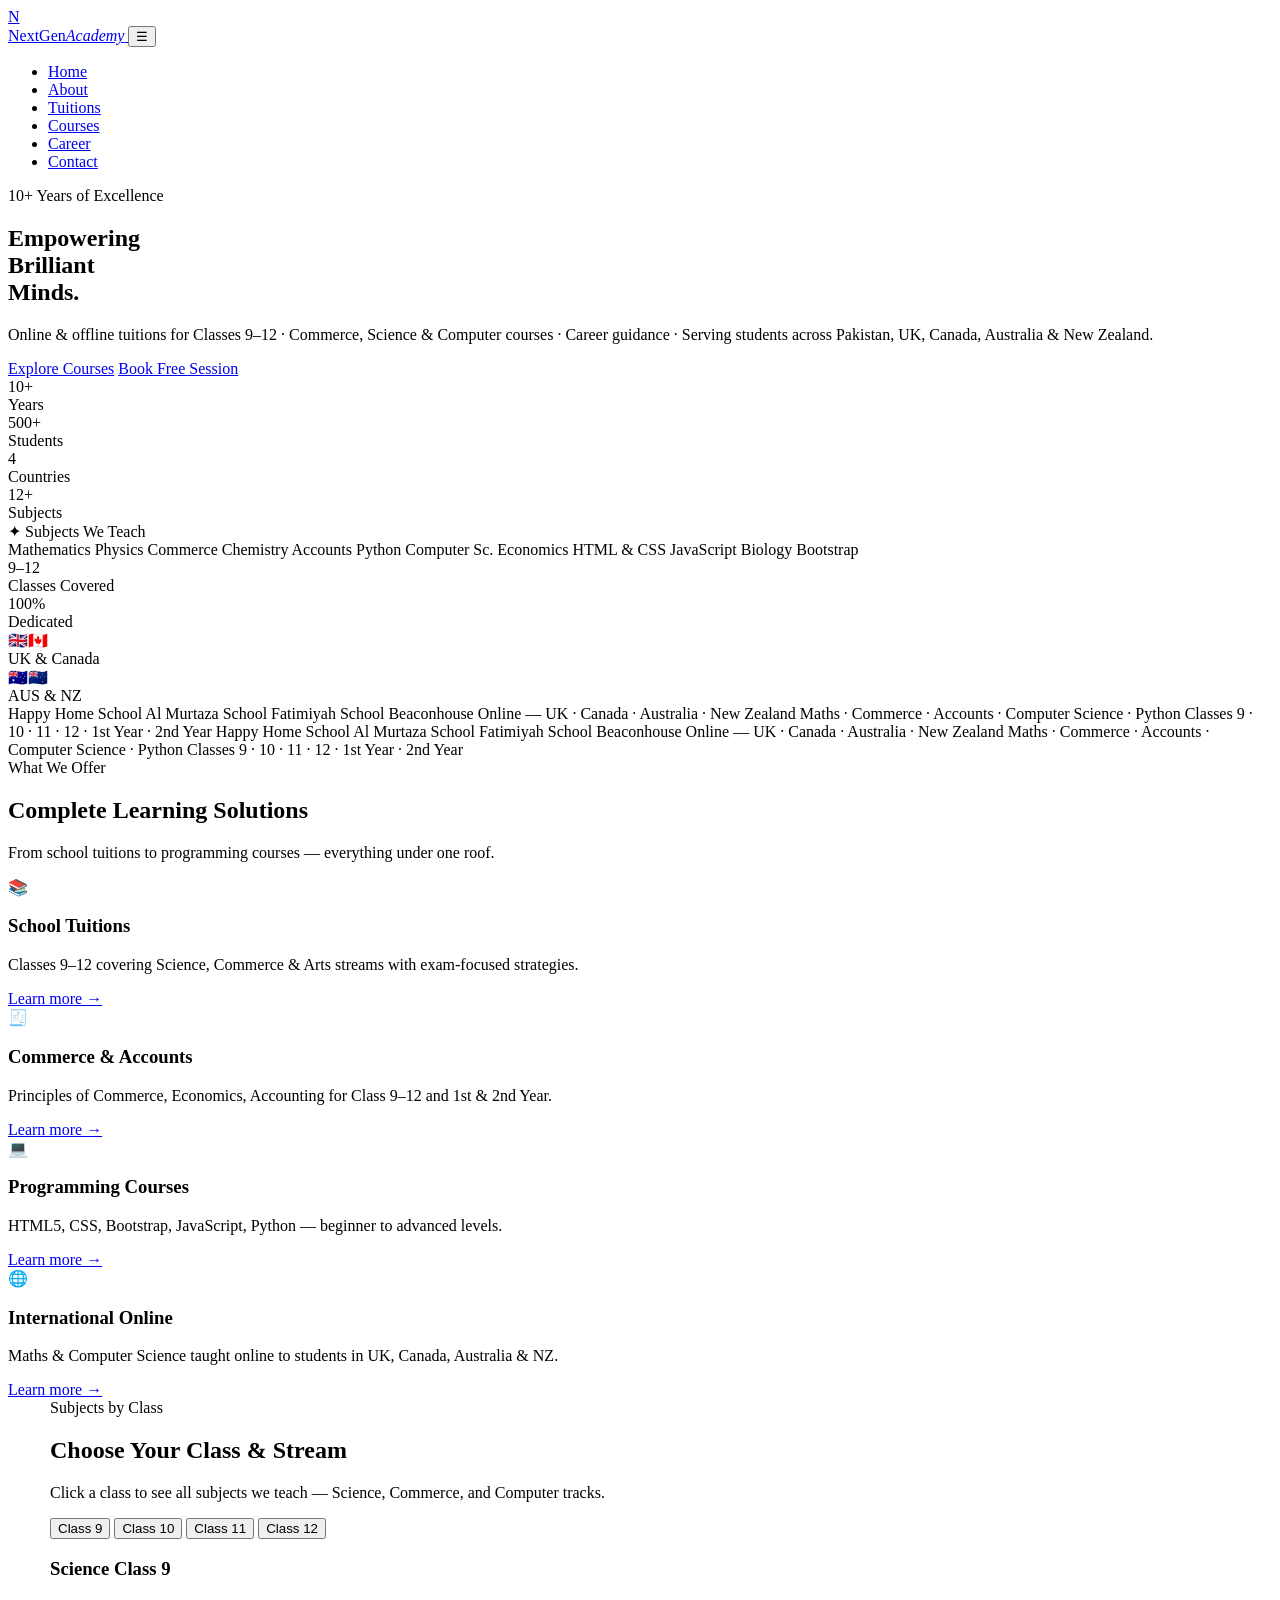
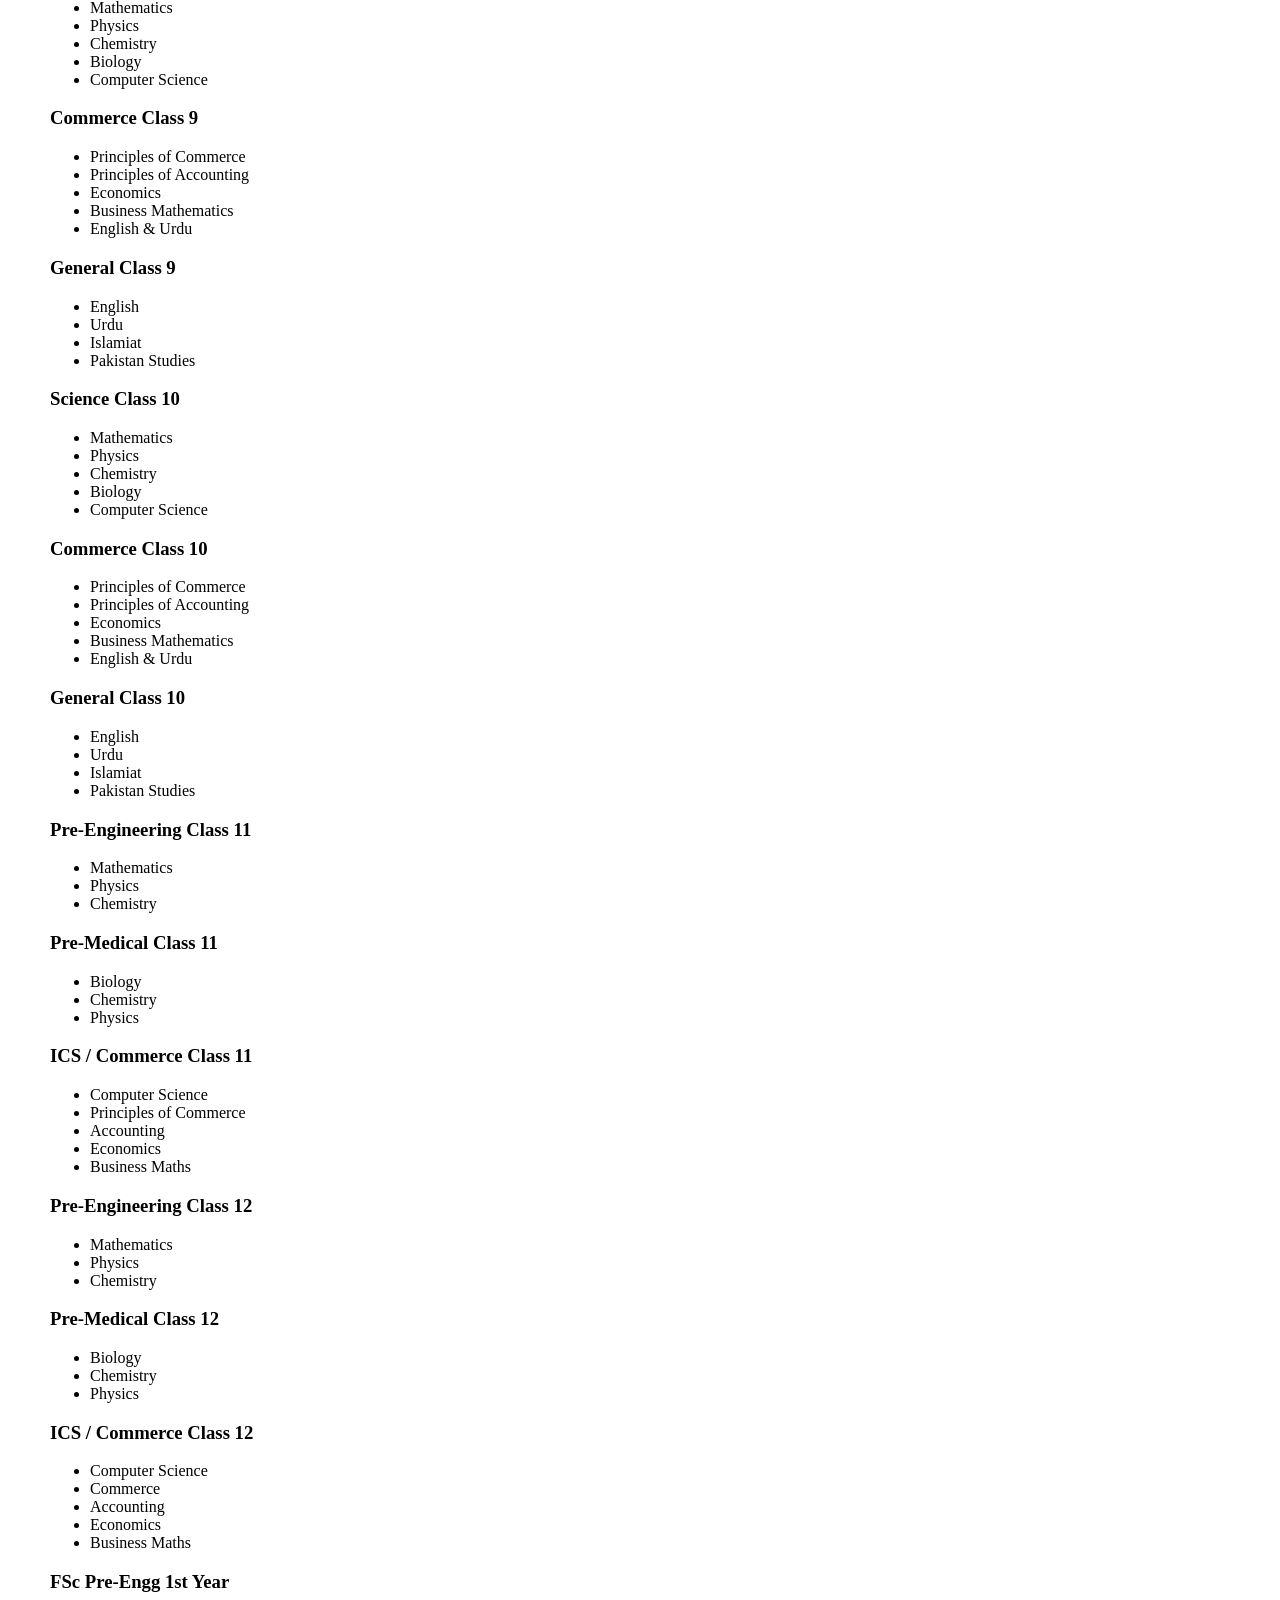
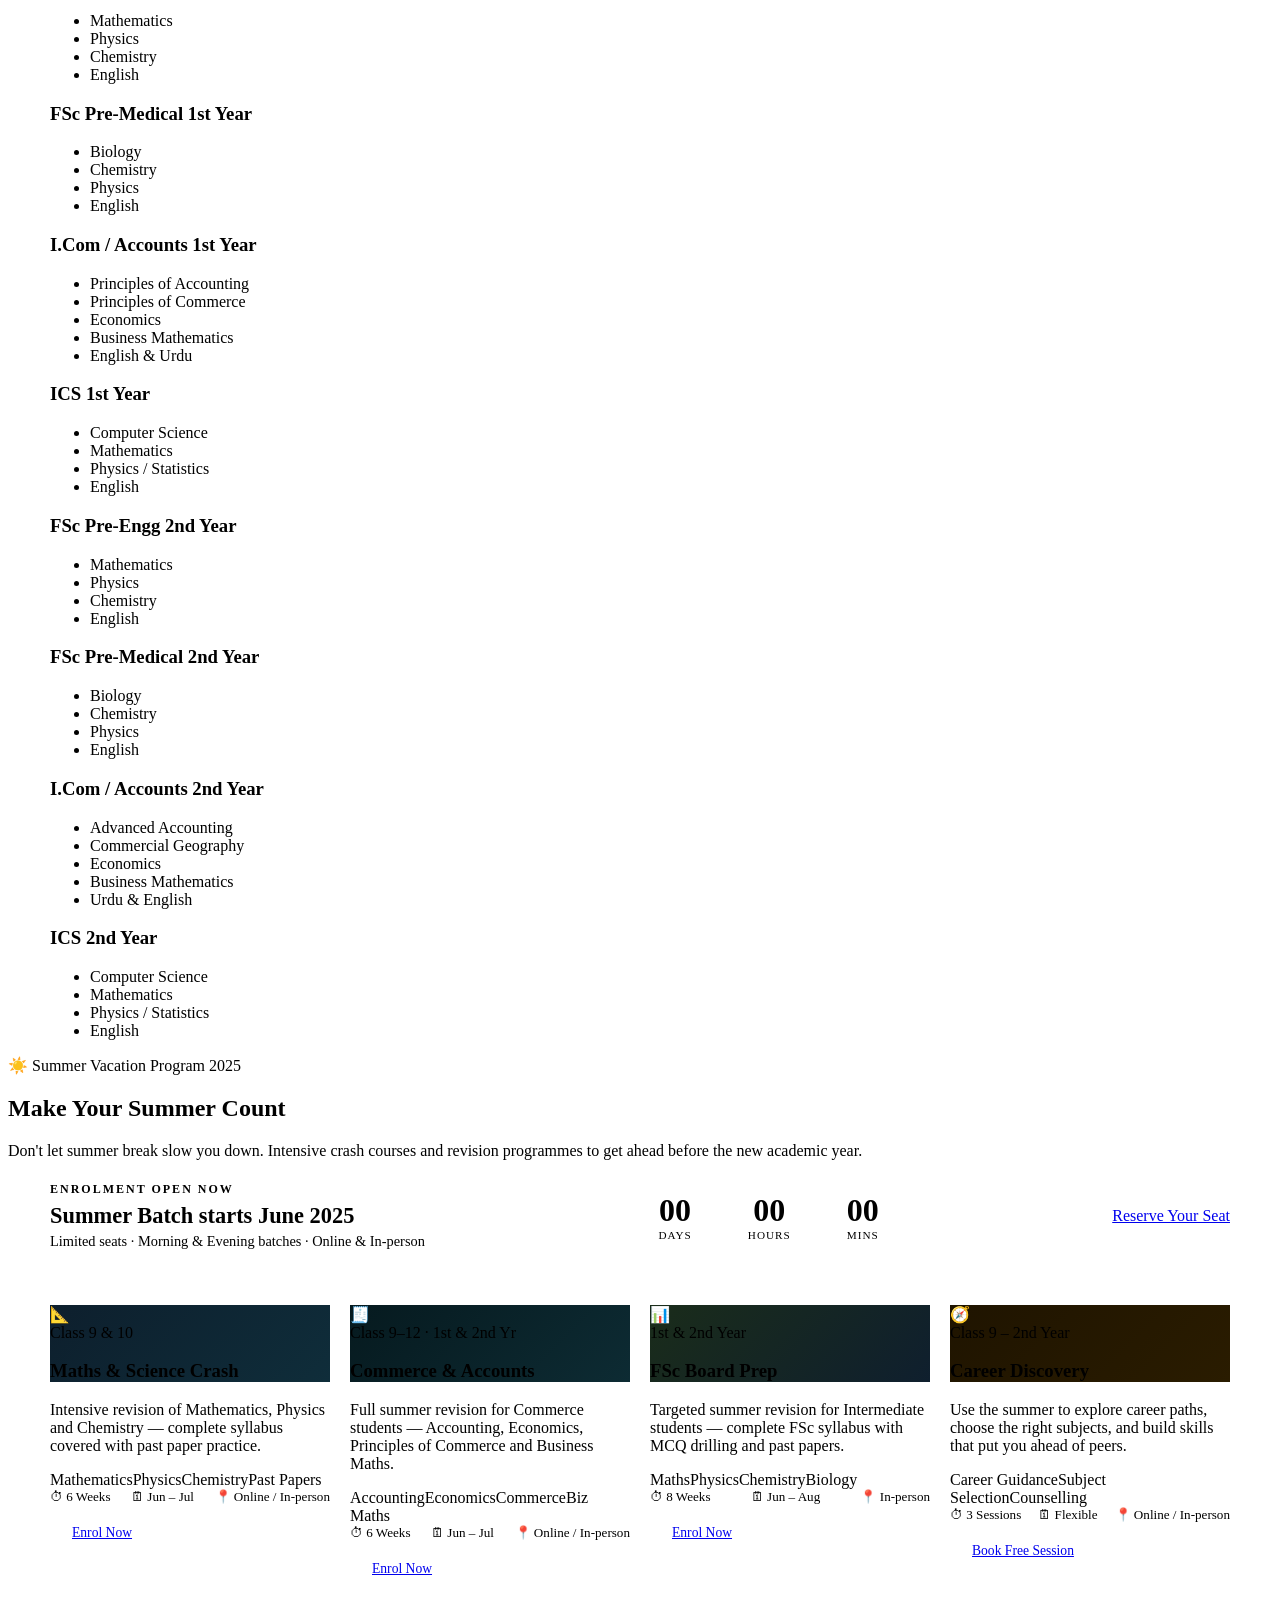
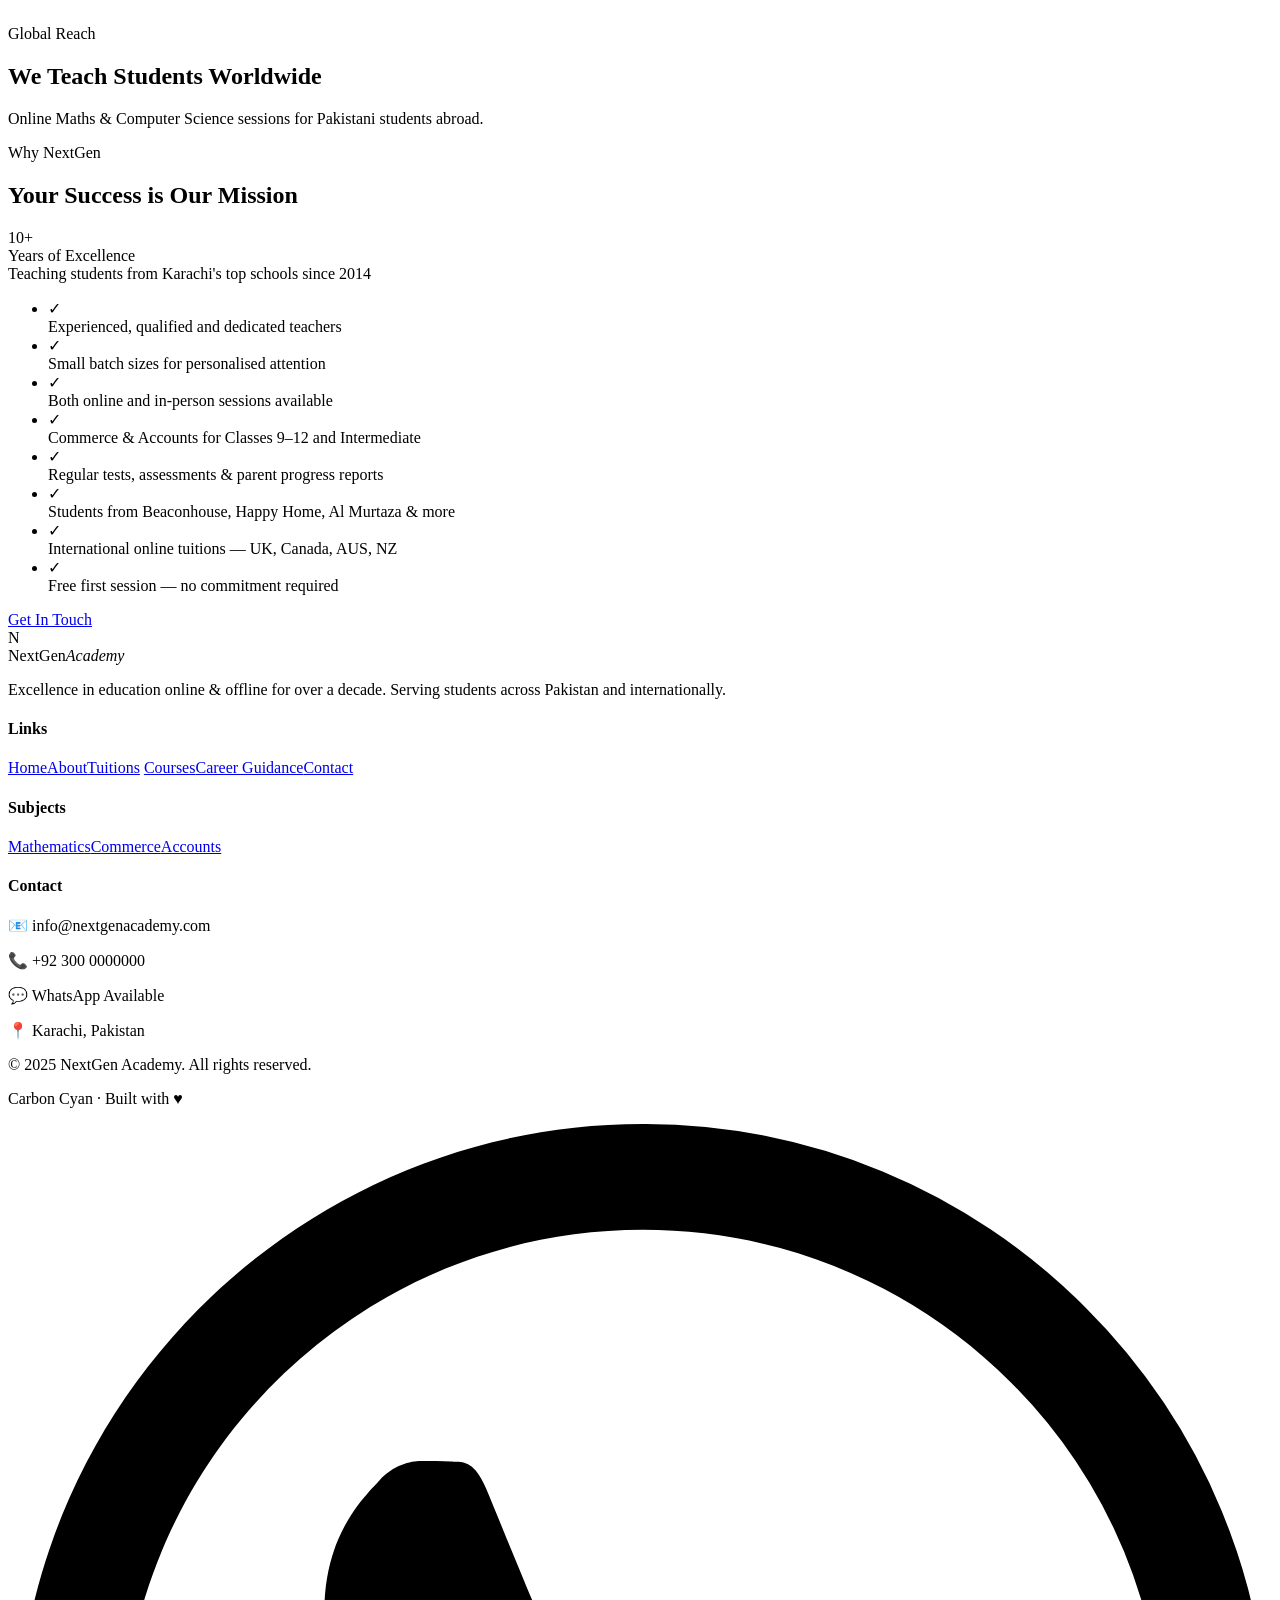
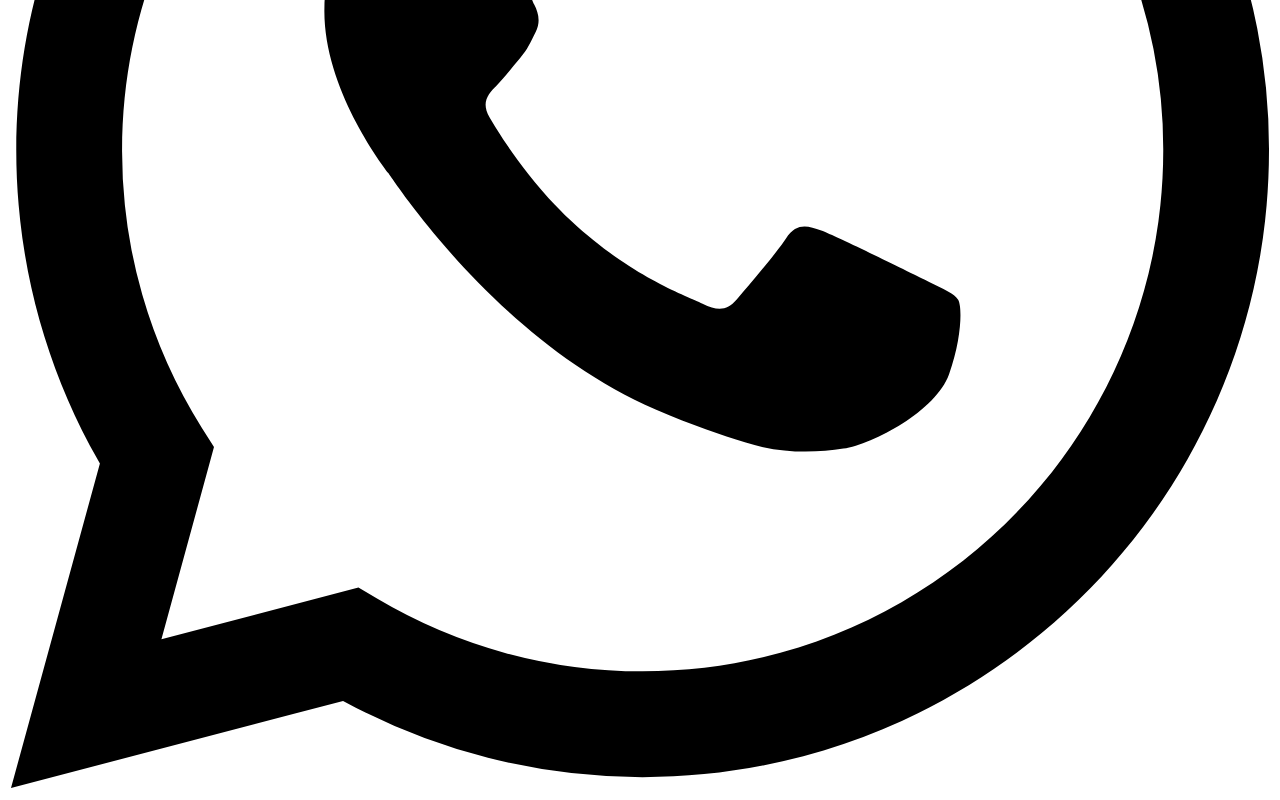
==== index.html @ 31ba0239 "Add files via upload" ====
<!DOCTYPE html>
<html lang="en">
<head>
<meta charset="UTF-8">
<meta name="viewport" content="width=device-width, initial-scale=1.0">
<title>NextGen Academy – Excellence in Education</title>
<link href="https://fonts.googleapis.com/css2?family=Syne:wght@700;800&family=DM+Sans:ital,wght@0,300;0,400;0,500;0,600;1,400&display=swap" rel="stylesheet">
<link rel="stylesheet" href="css/stylesheet.css">
</head>
<body>

<!-- NAV -->
<nav class="nav" id="nav">
  <div class="nav-inner">
    <a href="index.html" class="logo">
      <div class="logo-box">N</div>
      <span class="logo-name">NextGen<em>Academy</em></span>
    </a>
    <button class="hbg" id="hbg">☰</button>
    <ul class="nav-links" id="nl">
      <li><a href="index.html" class="on">Home</a></li>
      <li><a href="about.html">About</a></li>
      <li><a href="tuitions.html">Tuitions</a></li>
      <li><a href="#">Courses</a></li>
      <li><a href="#">Career</a></li>
      <li><a href="contact.html" class="nav-btn">Contact</a></li>
    </ul>
  </div>
</nav>

<!-- HERO -->
<section class="hero">
  <div class="grid-bg"></div>
  <div class="orb orb1"></div>
  <div class="orb orb2"></div>
  <div class="hero-inner">
    <div class="hero-left">
      <div class="badge"><span class="live-dot"></span>10+ Years of Excellence</div>
      <h1>
        Empowering<br>
        <span class="c">Brilliant</span><br>
        <span class="dim">Minds.</span>
      </h1>
      <p class="hero-sub">Online & offline tuitions for Classes 9–12 · Commerce, Science & Computer courses · Career guidance · Serving students across Pakistan, UK, Canada, Australia & New Zealand.</p>
      <div class="hero-btns">
        <a href="contact.html" class="btn-p">Explore Courses</a>
        <a href="contact.html" class="btn-o">Book Free Session</a>
      </div>
      <div class="stats">
        <div class="st"><div class="st-n">10+</div><div class="st-l">Years</div></div>
        <div class="st"><div class="st-n">500+</div><div class="st-l">Students</div></div>
        <div class="st"><div class="st-n">4</div><div class="st-l">Countries</div></div>
        <div class="st"><div class="st-n">12+</div><div class="st-l">Subjects</div></div>
      </div>
    </div>
    <div class="hero-visual">
      <div class="glass-card">
        <div class="gc-label">✦ Subjects We Teach</div>
        <div class="pills">
          <span class="pill on">Mathematics</span>
          <span class="pill">Physics</span>
          <span class="pill on">Commerce</span>
          <span class="pill">Chemistry</span>
          <span class="pill on">Accounts</span>
          <span class="pill">Python</span>
          <span class="pill">Computer Sc.</span>
          <span class="pill on">Economics</span>
          <span class="pill">HTML & CSS</span>
          <span class="pill">JavaScript</span>
          <span class="pill on">Biology</span>
          <span class="pill">Bootstrap</span>
        </div>
        <div class="gc-divider"></div>
        <div class="mini-stats">
          <div class="ms"><div class="ms-n">9–12</div><div class="ms-l">Classes Covered</div></div>
          <div class="ms"><div class="ms-n">100%</div><div class="ms-l">Dedicated</div></div>
          <div class="ms"><div class="ms-n">🇬🇧🇨🇦</div><div class="ms-l">UK & Canada</div></div>
          <div class="ms"><div class="ms-n">🇦🇺🇳🇿</div><div class="ms-l">AUS & NZ</div></div>
        </div>
      </div>
    </div>
  </div>
</section>

<!-- TICKER -->
<div class="ticker">
  <div class="ticker-track">
    <span class="ticker-item"><span class="ticker-dot"></span>Happy Home School</span>
    <span class="ticker-item"><span class="ticker-dot"></span>Al Murtaza School</span>
    <span class="ticker-item"><span class="ticker-dot"></span>Fatimiyah School</span>
    <span class="ticker-item"><span class="ticker-dot"></span>Beaconhouse</span>
    <span class="ticker-item"><span class="ticker-dot"></span>Online — UK · Canada · Australia · New Zealand</span>
    <span class="ticker-item"><span class="ticker-dot"></span>Maths · Commerce · Accounts · Computer Science · Python</span>
    <span class="ticker-item"><span class="ticker-dot"></span>Classes 9 · 10 · 11 · 12 · 1st Year · 2nd Year</span>
    <!-- duplicate for seamless loop -->
    <span class="ticker-item"><span class="ticker-dot"></span>Happy Home School</span>
    <span class="ticker-item"><span class="ticker-dot"></span>Al Murtaza School</span>
    <span class="ticker-item"><span class="ticker-dot"></span>Fatimiyah School</span>
    <span class="ticker-item"><span class="ticker-dot"></span>Beaconhouse</span>
    <span class="ticker-item"><span class="ticker-dot"></span>Online — UK · Canada · Australia · New Zealand</span>
    <span class="ticker-item"><span class="ticker-dot"></span>Maths · Commerce · Accounts · Computer Science · Python</span>
    <span class="ticker-item"><span class="ticker-dot"></span>Classes 9 · 10 · 11 · 12 · 1st Year · 2nd Year</span>
  </div>
</div>

<!-- SERVICES -->
<section class="sec">
  <div class="sec-head reveal">
    <div class="sec-tag">What We Offer</div>
    <h2>Complete <span class="c">Learning Solutions</span></h2>
    <p>From school tuitions to programming courses — everything under one roof.</p>
  </div>
  <div class="srv-grid">
    <div class="srv-card reveal reveal-d1">
      <div class="srv-icon">📚</div>
      <h3>School Tuitions</h3>
      <p>Classes 9–12 covering Science, Commerce & Arts streams with exam-focused strategies.</p>
      <a href="tuitions.html" class="srv-link">Learn more →</a>
    </div>
    <div class="srv-card feat reveal reveal-d2">
      <div class="srv-icon">🧾</div>
      <h3>Commerce & Accounts</h3>
      <p>Principles of Commerce, Economics, Accounting for Class 9–12 and 1st & 2nd Year.</p>
      <a href="tuitions.html" class="srv-link">Learn more →</a>
    </div>
    <div class="srv-card reveal reveal-d3">
      <div class="srv-icon">💻</div>
      <h3>Programming Courses</h3>
      <p>HTML5, CSS, Bootstrap, JavaScript, Python — beginner to advanced levels.</p>
      <a href="tuitions.html" class="srv-link">Learn more →</a>
    </div>
    <div class="srv-card reveal reveal-d4">
      <div class="srv-icon">🌐</div>
      <h3>International Online</h3>
      <p>Maths & Computer Science taught online to students in UK, Canada, Australia & NZ.</p>
      <a href="tuitions.html" class="srv-link">Learn more →</a>
    </div>
  </div>
</section>

<!-- SUBJECTS TABS -->
<section class="sec dark">
  <div style="max-width:1180px;margin:0 auto;padding:0 0;">
    <div class="sec-head reveal">
      <div class="sec-tag">Subjects by Class</div>
      <h2>Choose Your <span class="c">Class & Stream</span></h2>
      <p>Click a class to see all subjects we teach — Science, Commerce, and Computer tracks.</p>
    </div>
    <div class="subj-wrap">
      <div class="subj-tabs">
        <button class="tab-btn on" onclick="showTab('c9')">Class 9</button>
        <button class="tab-btn" onclick="showTab('c10')">Class 10</button>
        <button class="tab-btn" onclick="showTab('c11')">Class 11</button>
        <button class="tab-btn" onclick="showTab('c12')">Class 12</button>
       
      </div>

      <div class="tab-panel on" id="c9">
        <div class="subj-card reveal"><h3>Science <span class="subj-badge">Class 9</span></h3><ul class="subj-list"><li>Mathematics</li><li>Physics</li><li>Chemistry</li><li>Biology</li><li>Computer Science</li></ul></div>
        <div class="subj-card reveal reveal-d1"><h3>Commerce <span class="subj-badge">Class 9</span></h3><ul class="subj-list"><li>Principles of Commerce</li><li>Principles of Accounting</li><li>Economics</li><li>Business Mathematics</li><li>English & Urdu</li></ul></div>
        <div class="subj-card reveal reveal-d2"><h3>General <span class="subj-badge">Class 9</span></h3><ul class="subj-list"><li>English</li><li>Urdu</li><li>Islamiat</li><li>Pakistan Studies</li></ul></div>
      </div>

      <div class="tab-panel" id="c10">
        <div class="subj-card reveal"><h3>Science <span class="subj-badge">Class 10</span></h3><ul class="subj-list"><li>Mathematics</li><li>Physics</li><li>Chemistry</li><li>Biology</li><li>Computer Science</li></ul></div>
        <div class="subj-card reveal reveal-d1"><h3>Commerce <span class="subj-badge">Class 10</span></h3><ul class="subj-list"><li>Principles of Commerce</li><li>Principles of Accounting</li><li>Economics</li><li>Business Mathematics</li><li>English & Urdu</li></ul></div>
        <div class="subj-card reveal reveal-d2"><h3>General <span class="subj-badge">Class 10</span></h3><ul class="subj-list"><li>English</li><li>Urdu</li><li>Islamiat</li><li>Pakistan Studies</li></ul></div>
      </div>

      <div class="tab-panel" id="c11">
        <div class="subj-card reveal"><h3>Pre-Engineering <span class="subj-badge">Class 11</span></h3><ul class="subj-list"><li>Mathematics</li><li>Physics</li><li>Chemistry</li></ul></div>
        <div class="subj-card reveal reveal-d1"><h3>Pre-Medical <span class="subj-badge">Class 11</span></h3><ul class="subj-list"><li>Biology</li><li>Chemistry</li><li>Physics</li></ul></div>
        <div class="subj-card reveal reveal-d2"><h3>ICS / Commerce <span class="subj-badge">Class 11</span></h3><ul class="subj-list"><li>Computer Science</li><li>Principles of Commerce</li><li>Accounting</li><li>Economics</li><li>Business Maths</li></ul></div>
      </div>

      <div class="tab-panel" id="c12">
        <div class="subj-card reveal"><h3>Pre-Engineering <span class="subj-badge">Class 12</span></h3><ul class="subj-list"><li>Mathematics</li><li>Physics</li><li>Chemistry</li></ul></div>
        <div class="subj-card reveal reveal-d1"><h3>Pre-Medical <span class="subj-badge">Class 12</span></h3><ul class="subj-list"><li>Biology</li><li>Chemistry</li><li>Physics</li></ul></div>
        <div class="subj-card reveal reveal-d2"><h3>ICS / Commerce <span class="subj-badge">Class 12</span></h3><ul class="subj-list"><li>Computer Science</li><li>Commerce</li><li>Accounting</li><li>Economics</li><li>Business Maths</li></ul></div>
      </div>

      <div class="tab-panel" id="yr1">
        <div class="subj-card reveal"><h3>FSc Pre-Engg <span class="subj-badge">1st Year</span></h3><ul class="subj-list"><li>Mathematics</li><li>Physics</li><li>Chemistry</li><li>English</li></ul></div>
        <div class="subj-card reveal reveal-d1"><h3>FSc Pre-Medical <span class="subj-badge">1st Year</span></h3><ul class="subj-list"><li>Biology</li><li>Chemistry</li><li>Physics</li><li>English</li></ul></div>
        <div class="subj-card reveal reveal-d2"><h3>I.Com / Accounts <span class="subj-badge">1st Year</span></h3><ul class="subj-list"><li>Principles of Accounting</li><li>Principles of Commerce</li><li>Economics</li><li>Business Mathematics</li><li>English & Urdu</li></ul></div>
        <div class="subj-card reveal reveal-d3"><h3>ICS <span class="subj-badge">1st Year</span></h3><ul class="subj-list"><li>Computer Science</li><li>Mathematics</li><li>Physics / Statistics</li><li>English</li></ul></div>
      </div>

      <div class="tab-panel" id="yr2">
        <div class="subj-card reveal"><h3>FSc Pre-Engg <span class="subj-badge">2nd Year</span></h3><ul class="subj-list"><li>Mathematics</li><li>Physics</li><li>Chemistry</li><li>English</li></ul></div>
        <div class="subj-card reveal reveal-d1"><h3>FSc Pre-Medical <span class="subj-badge">2nd Year</span></h3><ul class="subj-list"><li>Biology</li><li>Chemistry</li><li>Physics</li><li>English</li></ul></div>
        <div class="subj-card reveal reveal-d2"><h3>I.Com / Accounts <span class="subj-badge">2nd Year</span></h3><ul class="subj-list"><li>Advanced Accounting</li><li>Commercial Geography</li><li>Economics</li><li>Business Mathematics</li><li>Urdu & English</li></ul></div>
        <div class="subj-card reveal reveal-d3"><h3>ICS <span class="subj-badge">2nd Year</span></h3><ul class="subj-list"><li>Computer Science</li><li>Mathematics</li><li>Physics / Statistics</li><li>English</li></ul></div>
      </div>
    </div>
  </div>
</section>

<!-- SUMMER VACATION PROGRAM -->
<section class="sec" id="summer">
  <div class="sec-head reveal">
    <div class="sec-tag">☀️ Summer Vacation Program 2025</div>
    <h2>Make Your Summer <span class="c">Count</span></h2>
    <p>Don't let summer break slow you down. Intensive crash courses and revision programmes to get ahead before the new academic year.</p>
  </div>

  <!-- Countdown banner -->
  <div style="max-width:1180px;margin:0 auto 48px;" class="reveal">
  <div class="info-box" style="display:flex;align-items:center;justify-content:space-between;flex-wrap:wrap;gap:20px;">
    <div>
      <div style="font-size:.75rem;color:var(--cyan);text-transform:uppercase;letter-spacing:2px;font-weight:600;margin-bottom:6px;">Enrolment Open Now</div>
      <div style="font-family:var(--fh);font-size:1.4rem;font-weight:800;">Summer Batch starts <span style="color:var(--cyan)">June 2025</span></div>
      <div style="color:var(--gray);font-size:.9rem;margin-top:4px;">Limited seats · Morning & Evening batches · Online & In-person</div>
    </div>
    <div class="cd-boxes" style="display:flex;gap:12px;flex-wrap:wrap;">
      <div style="background:var(--glass);border:1px solid var(--line);border-radius:14px;padding:16px 22px;text-align:center;">
        <div style="font-family:var(--fh);font-size:2rem;font-weight:800;color:var(--cyan)" id="cd-d">00</div>
        <div style="font-size:.7rem;color:var(--gray);text-transform:uppercase;letter-spacing:1px">Days</div>
      </div>
      <div style="background:var(--glass);border:1px solid var(--line);border-radius:14px;padding:16px 22px;text-align:center;">
        <div style="font-family:var(--fh);font-size:2rem;font-weight:800;color:var(--cyan)" id="cd-h">00</div>
        <div style="font-size:.7rem;color:var(--gray);text-transform:uppercase;letter-spacing:1px">Hours</div>
      </div>
      <div style="background:var(--glass);border:1px solid var(--line);border-radius:14px;padding:16px 22px;text-align:center;">
        <div style="font-family:var(--fh);font-size:2rem;font-weight:800;color:var(--cyan)" id="cd-m">00</div>
        <div style="font-size:.7rem;color:var(--gray);text-transform:uppercase;letter-spacing:1px">Mins</div>
      </div>
    </div>
    <a href="contact.html" class="btn-p">Reserve Your Seat</a>
  </div>
  </div>

  <!-- Program cards -->
  <div style="max-width:1180px;margin:0 auto;display:grid;grid-template-columns:repeat(auto-fit,minmax(280px,1fr));gap:20px;">

    <div class="course-card reveal reveal-d1">
      <div class="cc-head" style="background:linear-gradient(135deg,#0d1f2d,#0f2d3a);">
        <div class="cc-icon">📐</div>
        <div class="cc-level">Class 9 & 10</div>
        <h3>Maths & Science Crash</h3>
      </div>
      <div class="cc-body">
        <p>Intensive revision of Mathematics, Physics and Chemistry — complete syllabus covered with past paper practice.</p>
        <div class="cc-tags"><span>Mathematics</span><span>Physics</span><span>Chemistry</span><span>Past Papers</span></div>
        <div style="display:flex;justify-content:space-between;font-size:.82rem;color:var(--gray);margin-bottom:18px;">
          <span>⏱ 6 Weeks</span><span>🗓 Jun – Jul</span><span>📍 Online / In-person</span>
        </div>
        <a href="contact.html" class="btn-p" style="font-size:.85rem;padding:10px 22px;">Enrol Now</a>
      </div>
    </div>

    <div class="course-card reveal reveal-d2" style="border-color:rgba(6,182,212,.3);">
      <div class="cc-head" style="background:linear-gradient(135deg,#061a1f,#0d2b33);">
        <div class="cc-icon">🧾</div>
        <div class="cc-level">Class 9–12 · 1st & 2nd Yr</div>
        <h3>Commerce & Accounts</h3>
      </div>
      <div class="cc-body">
        <p>Full summer revision for Commerce students — Accounting, Economics, Principles of Commerce and Business Maths.</p>
        <div class="cc-tags"><span>Accounting</span><span>Economics</span><span>Commerce</span><span>Biz Maths</span></div>
        <div style="display:flex;justify-content:space-between;font-size:.82rem;color:var(--gray);margin-bottom:18px;">
          <span>⏱ 6 Weeks</span><span>🗓 Jun – Jul</span><span>📍 Online / In-person</span>
        </div>
        <a href="contact.html" class="btn-p" style="font-size:.85rem;padding:10px 22px;background:var(--cyan2);">Enrol Now</a>
      </div>
    </div>


    <div class="course-card reveal reveal-d2">
      <div class="cc-head" style="background:linear-gradient(135deg,#1a2c1a,#0f1f2e);">
        <div class="cc-icon">📊</div>
        <div class="cc-level">1st & 2nd Year</div>
        <h3>FSc Board Prep</h3>
      </div>
      <div class="cc-body">
        <p>Targeted summer revision for Intermediate students — complete FSc syllabus with MCQ drilling and past papers.</p>
        <div class="cc-tags"><span>Maths</span><span>Physics</span><span>Chemistry</span><span>Biology</span></div>
        <div style="display:flex;justify-content:space-between;font-size:.82rem;color:var(--gray);margin-bottom:18px;">
          <span>⏱ 8 Weeks</span><span>🗓 Jun – Aug</span><span>📍 In-person</span>
        </div>
        <a href="contact.html" class="btn-p" style="font-size:.85rem;padding:10px 22px;">Enrol Now</a>
      </div>
    </div>

    <div class="course-card reveal reveal-d3">
      <div class="cc-head" style="background:linear-gradient(135deg,#1f1400,#2a1c00);">
        <div class="cc-icon">🧭</div>
        <div class="cc-level">Class 9 – 2nd Year</div>
        <h3>Career Discovery</h3>
      </div>
      <div class="cc-body">
        <p>Use the summer to explore career paths, choose the right subjects, and build skills that put you ahead of peers.</p>
        <div class="cc-tags"><span>Career Guidance</span><span>Subject Selection</span><span>Counselling</span></div>
        <div style="display:flex;justify-content:space-between;font-size:.82rem;color:var(--gray);margin-bottom:18px;">
          <span>⏱ 3 Sessions</span><span>🗓 Flexible</span><span>📍 Online / In-person</span>
        </div>
        <a href="contact.html" class="btn-p" style="font-size:.85rem;padding:10px 22px;">Book Free Session</a>
      </div>
    </div>

  </div>

  <!-- Why join summer -->
  <div style="max-width:1180px;margin:48px auto 0;display:grid;grid-template-columns:repeat(auto-fit,minmax(200px,1fr));gap:14px;" class="reveal">
   
 
   
  </div>
</section>

<!-- INTERNATIONAL -->
<section class="sec dark">
  <div class="sec-head reveal">
    <div class="sec-tag">Global Reach</div>
    <h2>We Teach Students <span class="c">Worldwide</span></h2>
    <p>Online Maths & Computer Science sessions for Pakistani students abroad.</p>
  </div>
 
</section>

<!-- WHY US -->
<section class="sec">
  <div class="sec-head reveal">
    <div class="sec-tag">Why NextGen</div>
    <h2>Your Success is <span class="c">Our Mission</span></h2>
  </div>
  <div class="whyus-grid">
    <div class="whyus-visual reveal">
      <div class="big-yr">10<span class="big-plus">+</span></div>
      <div class="big-label">Years of Excellence</div>
      <div class="big-sub">Teaching students from Karachi's top schools since 2014</div>
    </div>
    <div class="reveal reveal-d1">
      <ul class="why-list">
        <li><div class="wcheck">✓</div>Experienced, qualified and dedicated teachers</li>
        <li><div class="wcheck">✓</div>Small batch sizes for personalised attention</li>
        <li><div class="wcheck">✓</div>Both online and in-person sessions available</li>
        <li><div class="wcheck">✓</div>Commerce & Accounts for Classes 9–12 and Intermediate</li>
        <li><div class="wcheck">✓</div>Regular tests, assessments & parent progress reports</li>
        <li><div class="wcheck">✓</div>Students from Beaconhouse, Happy Home, Al Murtaza & more</li>
        <li><div class="wcheck">✓</div>International online tuitions — UK, Canada, AUS, NZ</li>
        <li><div class="wcheck">✓</div>Free first session — no commitment required</li>
      </ul>
      <a href="contact.html" class="btn-p" style="margin-top:10px;">Get In Touch</a>
    </div>
  </div>
</section>

<!-- FOOTER -->
<footer class="footer">
  <div class="footer-inner">
    <div class="footer-brand">
      <div class="logo">
        <div class="logo-box">N</div>
        <span class="logo-name">NextGen<em>Academy</em></span>
      </div>
      <p>Excellence in education online & offline for over a decade. Serving students across Pakistan and internationally.</p>
    </div>
    <div>
      <h4>Links</h4>
      <div class="footer-col">
        <a href="#">Home</a><a href="#">About</a><a href="#">Tuitions</a>
        <a href="#">Courses</a><a href="#">Career Guidance</a><a href="#">Contact</a>
      </div>
    </div>
    <div>
      <h4>Subjects</h4>
      <div class="footer-col">
        <a href="#">Mathematics</a><a href="#">Commerce</a><a href="#">Accounts</a>
      </div>
    </div>
    <div>
      <h4>Contact</h4>
      <div class="footer-col">
        <p>📧 info@nextgenacademy.com</p>
        <p>📞 +92 300 0000000</p>
        <p>💬 WhatsApp Available</p>
        <p>📍 Karachi, Pakistan</p>
      </div>
    </div>
  </div>
  <div class="footer-bottom">
    <p>© 2025 NextGen Academy. All rights reserved.</p>
    <p class="made">Carbon Cyan · Built with ♥</p>
  </div>
</footer>

<script>
// Navbar scroll
window.addEventListener('scroll',()=>{
  document.getElementById('nav').classList.toggle('scrolled', window.scrollY>40);
});

// Hamburger
document.getElementById('hbg').addEventListener('click',()=>{
  document.getElementById('nl').classList.toggle('open');
});

// Scroll reveal
const revealEls = document.querySelectorAll('.reveal');
const obs = new IntersectionObserver((entries)=>{
  entries.forEach(e=>{ if(e.isIntersecting){ e.target.classList.add('in'); obs.unobserve(e.target); } });
},{threshold:0.12});
revealEls.forEach(el=>obs.observe(el));

// Countdown to June 1 2025
function updateCountdown(){
  const target = new Date('2025-06-01T00:00:00');
  const now = new Date();
  const diff = target - now;
  if(diff <= 0){ document.getElementById('cd-d').textContent='00'; document.getElementById('cd-h').textContent='00'; document.getElementById('cd-m').textContent='00'; return; }
  const d = Math.floor(diff/86400000);
  const h = Math.floor((diff%86400000)/3600000);
  const m = Math.floor((diff%3600000)/60000);
  document.getElementById('cd-d').textContent = String(d).padStart(2,'0');
  document.getElementById('cd-h').textContent = String(h).padStart(2,'0');
  document.getElementById('cd-m').textContent = String(m).padStart(2,'0');
}
updateCountdown(); setInterval(updateCountdown, 60000);

// Subject tabs
function showTab(id){
  document.querySelectorAll('.tab-panel').forEach(p=>p.classList.remove('on'));
  document.querySelectorAll('.tab-btn').forEach(b=>b.classList.remove('on'));
  document.getElementById(id).classList.add('on');
  event.target.classList.add('on');
  // re-trigger reveal for new cards
  document.getElementById(id).querySelectorAll('.reveal').forEach(el=>{
    el.classList.remove('in');
    setTimeout(()=>el.classList.add('in'),80);
  });
}
</script>
<!-- WhatsApp Float Button -->
<div class="wa-float">
  <a href="https://wa.me/923212913175" target="_blank" rel="noopener" aria-label="Chat on WhatsApp">
    <svg viewBox="0 0 24 24" xmlns="http://www.w3.org/2000/svg"><path d="M17.472 14.382c-.297-.149-1.758-.867-2.03-.967-.273-.099-.471-.148-.67.15-.197.297-.767.966-.94 1.164-.173.199-.347.223-.644.075-.297-.15-1.255-.463-2.39-1.475-.883-.788-1.48-1.761-1.653-2.059-.173-.297-.018-.458.13-.606.134-.133.298-.347.446-.52.149-.174.198-.298.298-.497.099-.198.05-.371-.025-.52-.075-.149-.669-1.612-.916-2.207-.242-.579-.487-.5-.669-.51-.173-.008-.371-.01-.57-.01-.198 0-.52.074-.792.372-.272.297-1.04 1.016-1.04 2.479 0 1.462 1.065 2.875 1.213 3.074.149.198 2.096 3.2 5.077 4.487.709.306 1.262.489 1.694.625.712.227 1.36.195 1.871.118.571-.085 1.758-.719 2.006-1.413.248-.694.248-1.289.173-1.413-.074-.124-.272-.198-.57-.347m-5.421 7.403h-.004a9.87 9.87 0 01-5.031-1.378l-.361-.214-3.741.982.998-3.648-.235-.374a9.86 9.86 0 01-1.51-5.26c.001-5.45 4.436-9.884 9.888-9.884 2.64 0 5.122 1.03 6.988 2.898a9.825 9.825 0 012.893 6.994c-.003 5.45-4.437 9.884-9.885 9.884m8.413-18.297A11.815 11.815 0 0012.05 0C5.495 0 .16 5.335.157 11.892c0 2.096.547 4.142 1.588 5.945L.057 24l6.305-1.654a11.882 11.882 0 005.683 1.448h.005c6.554 0 11.89-5.335 11.893-11.893a11.821 11.821 0 00-3.48-8.413z"/></svg>
  </a>
</div>
</body>
</html>
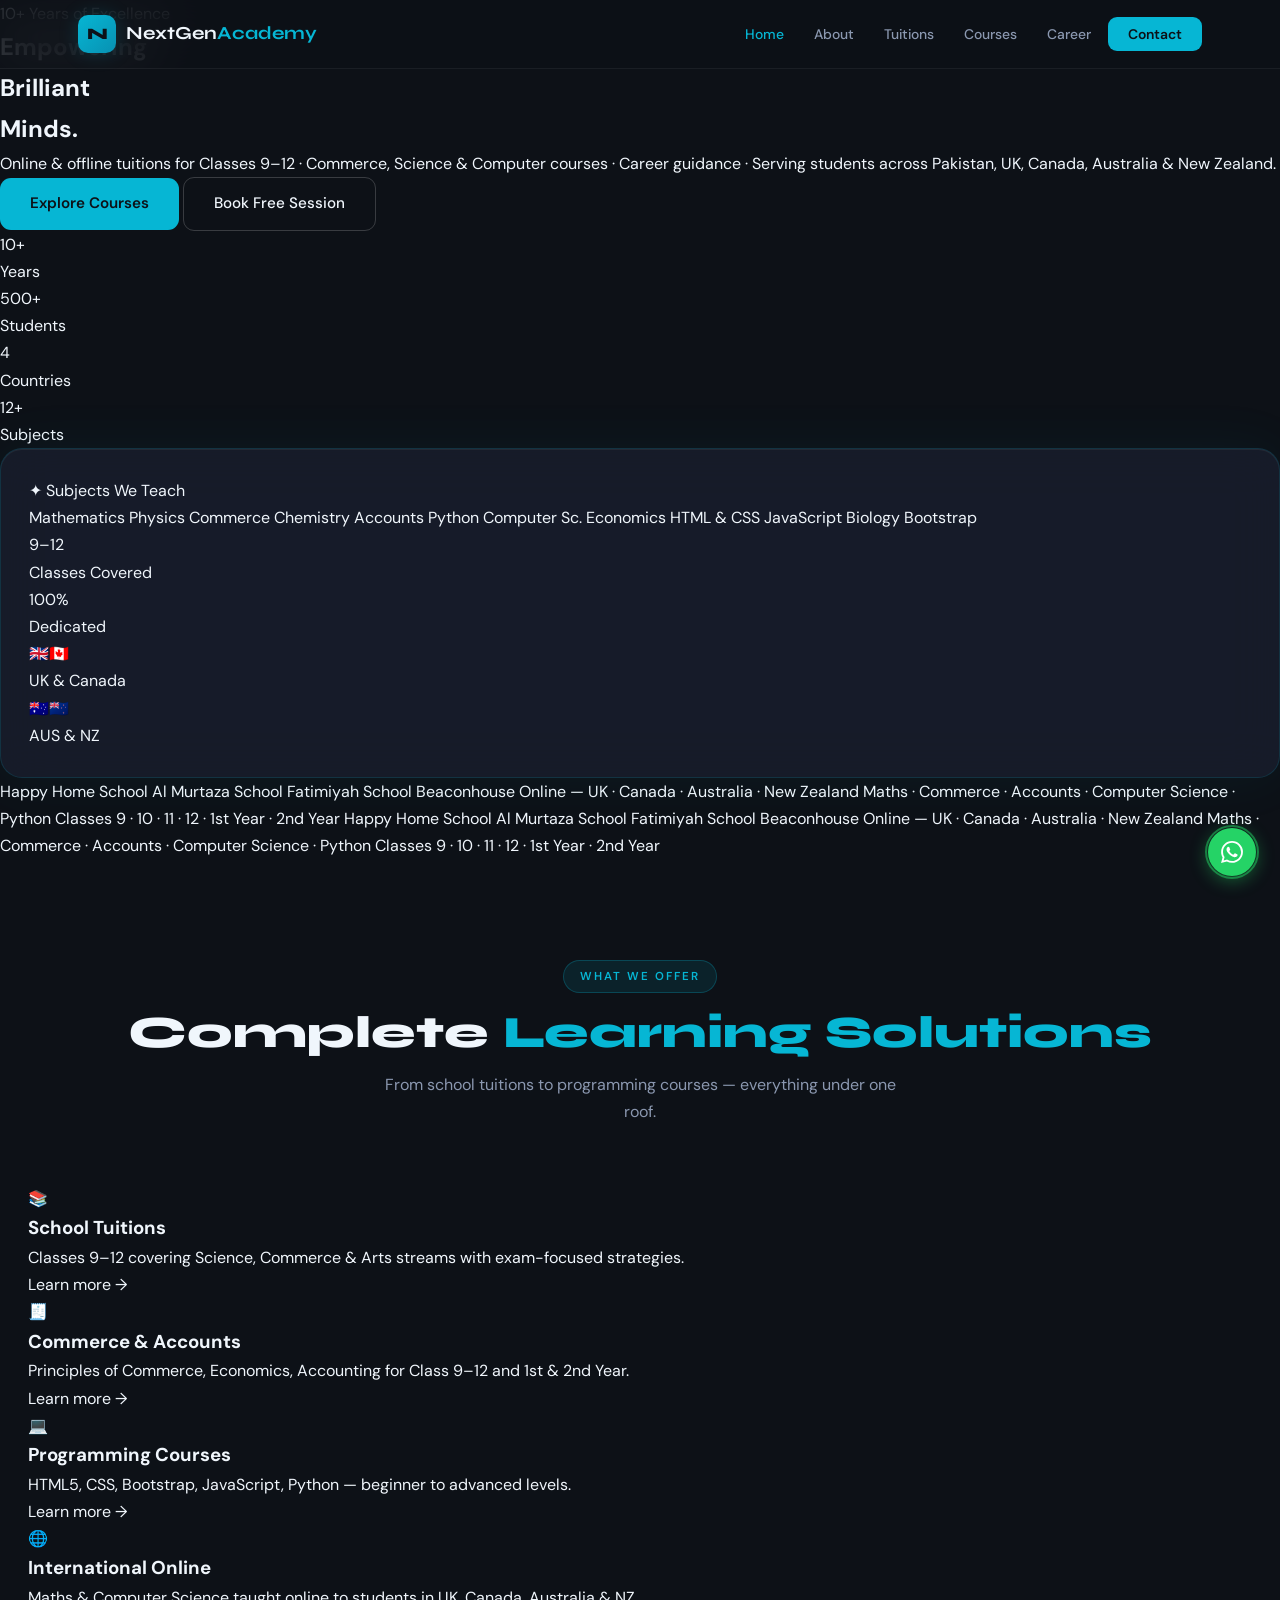
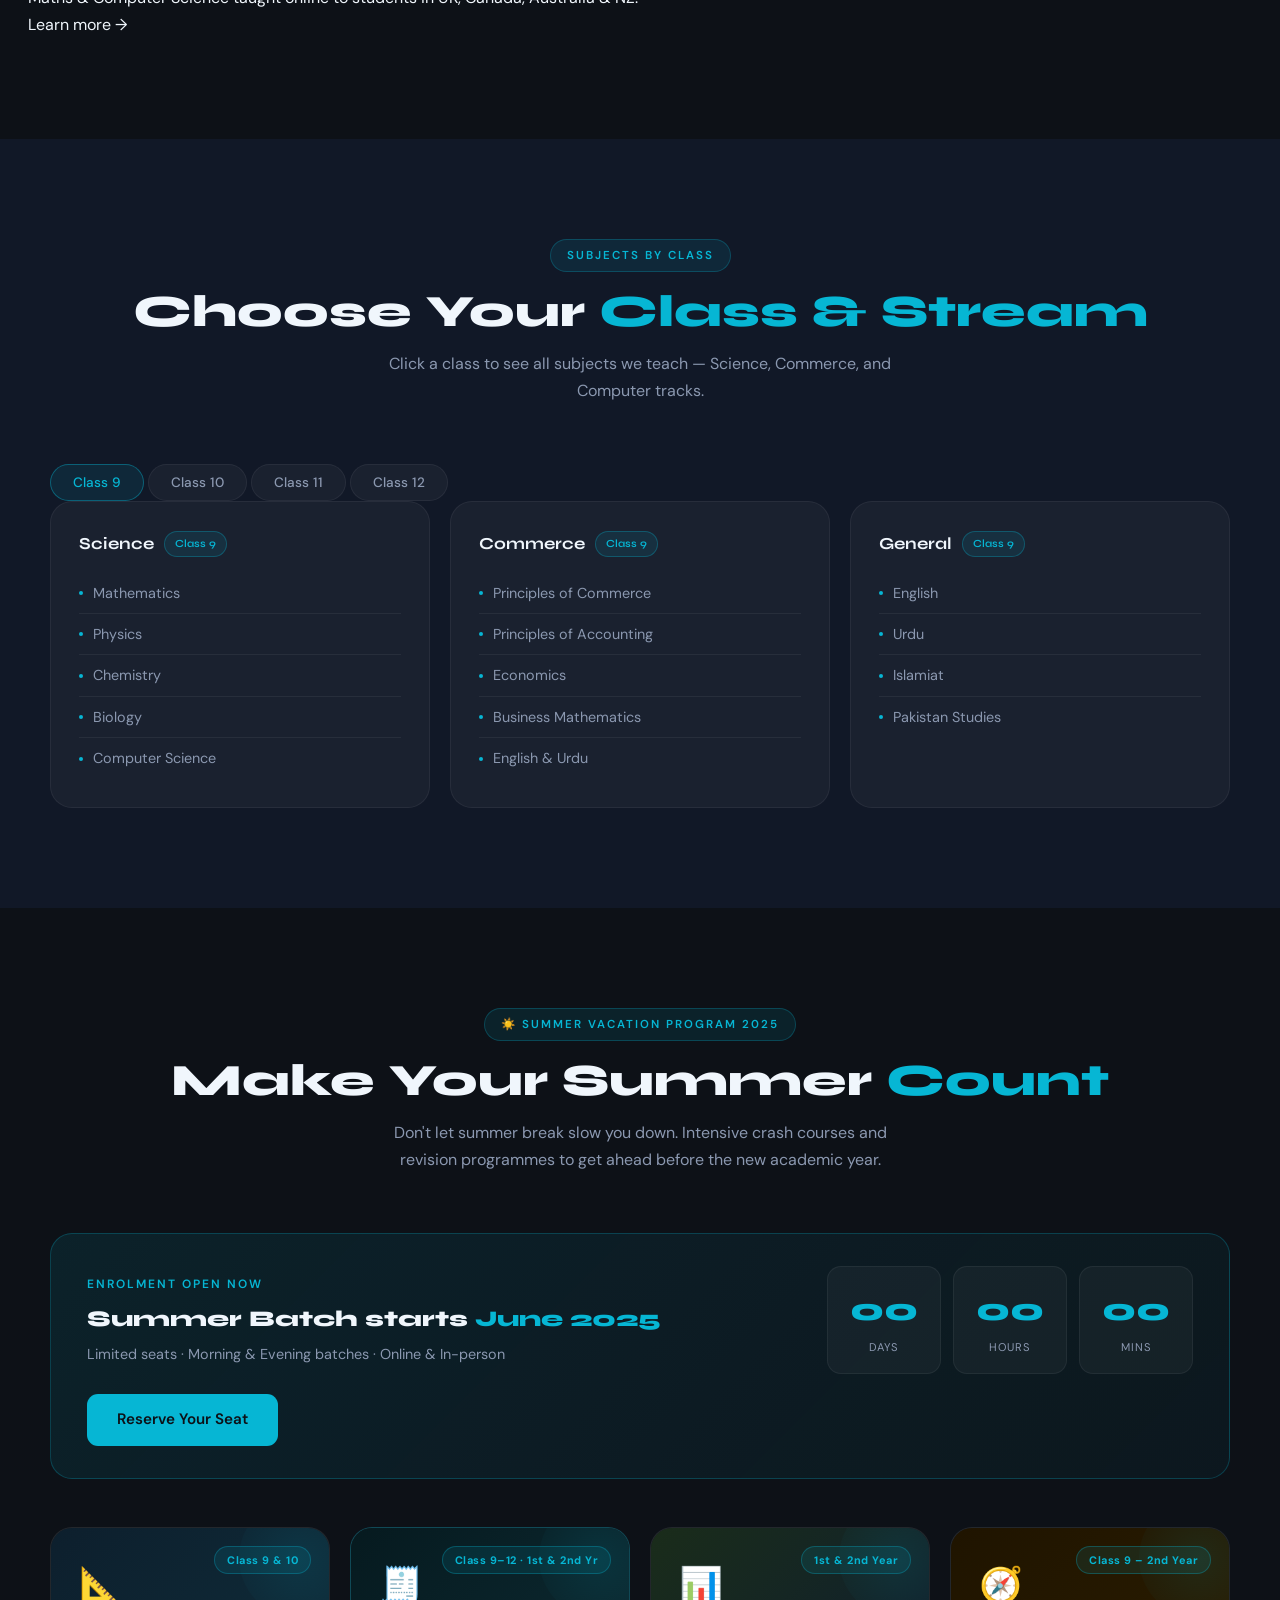
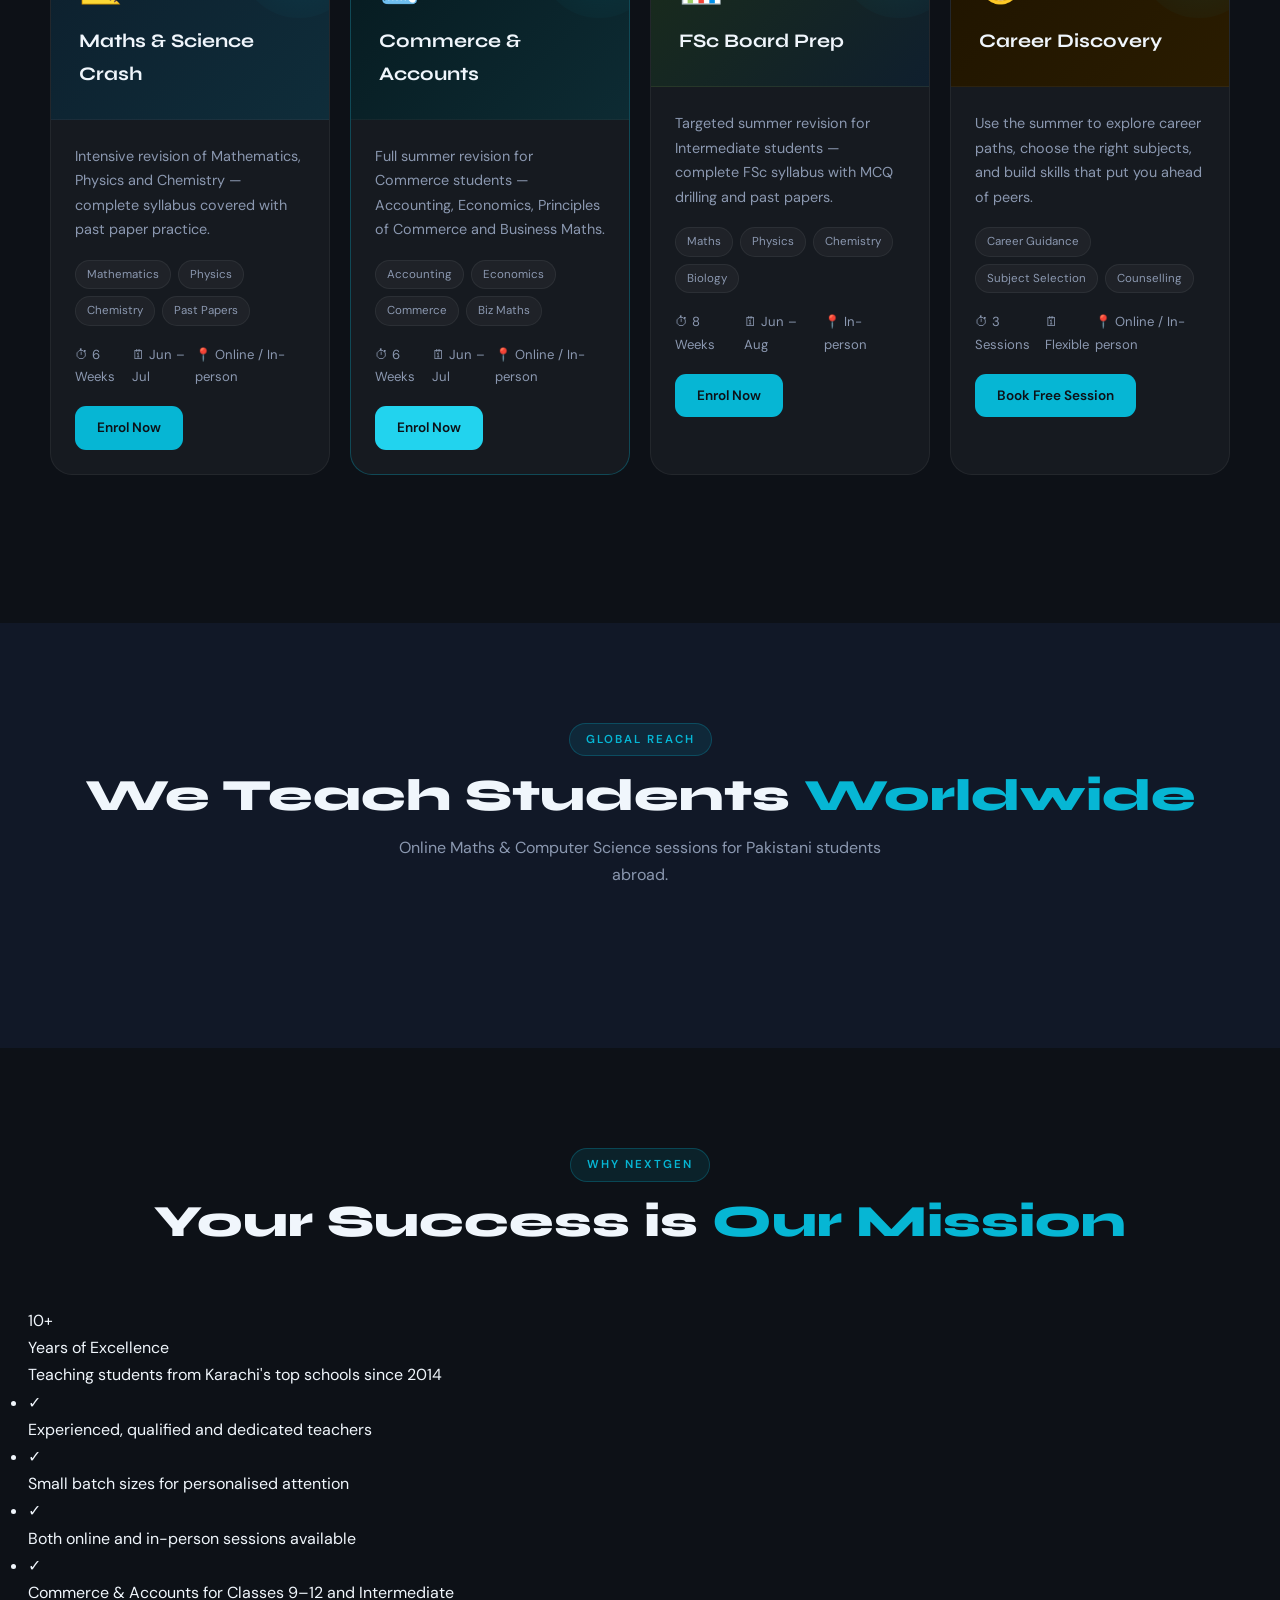
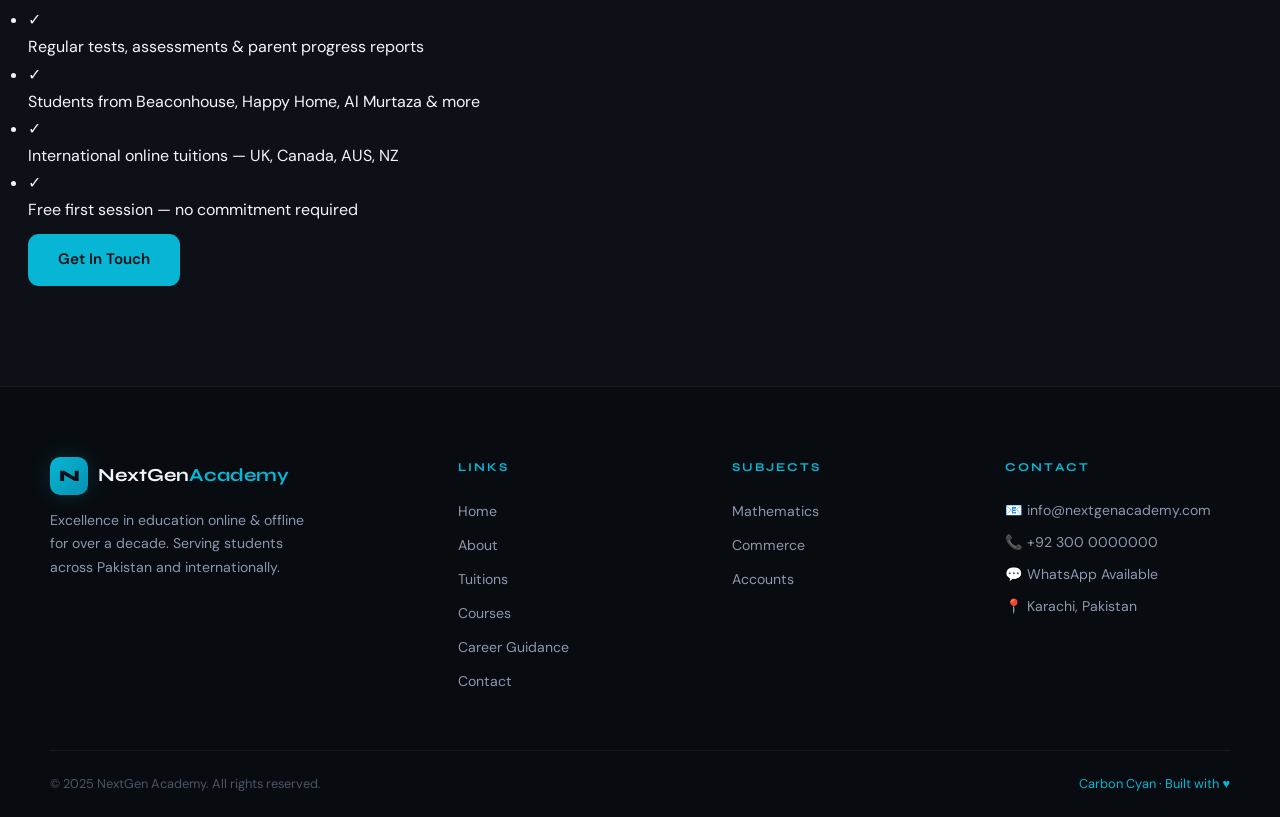
==== commit c15312fa: "Update index.html" ====
--- a/index.html
+++ b/index.html
@@ -5,7 +5,7 @@
 <meta name="viewport" content="width=device-width, initial-scale=1.0">
 <title>NextGen Academy – Excellence in Education</title>
 <link href="https://fonts.googleapis.com/css2?family=Syne:wght@700;800&family=DM+Sans:ital,wght@0,300;0,400;0,500;0,600;1,400&display=swap" rel="stylesheet">
-<link rel="stylesheet" href="css/stylesheet.css">
+<link rel="stylesheet" href="nga.css">
 </head>
 <body>
 
--- a/nga.css
+++ b/nga.css
@@ -0,0 +1,396 @@
+@import url('https://fonts.googleapis.com/css2?family=Syne:wght@700;800&family=DM+Sans:ital,wght@0,300;0,400;0,500;0,600;1,400&display=swap');
+:root {
+  --carbon:#0d1117; --c2:#111827; --c3:#1c2333; --c4:#243044;
+  --cyan:#06b6d4; --cyan2:#22d3ee; --cyan3:#67e8f9;
+  --cglow:rgba(6,182,212,0.18); --cdim:rgba(6,182,212,0.10);
+  --white:#f0f6fc; --gray:#8b98b0; --gray2:#4a5568;
+  --line:rgba(255,255,255,0.06); --glass:rgba(255,255,255,0.04);
+  --fh:'Syne',sans-serif; --fb:'DM Sans',sans-serif; --r:14px; --rl:22px;
+}
+*,*::before,*::after{box-sizing:border-box;margin:0;padding:0}
+html{scroll-behavior:smooth}
+body{font-family:var(--fb);background:var(--carbon);color:var(--white);line-height:1.7;overflow-x:hidden}
+a{text-decoration:none;color:inherit}
+img{max-width:100%;display:block}
+.container{max-width:1180px;margin:0 auto;padding:0 28px}
+.sec{padding:100px 28px}
+.sec.dark{background:var(--c2)}
+
+/* NAV */
+.nav{position:fixed;top:0;left:0;right:0;z-index:999;backdrop-filter:blur(24px);-webkit-backdrop-filter:blur(24px);background:rgba(13,17,23,0.8);border-bottom:1px solid var(--line);transition:background .4s,box-shadow .4s}
+.nav.scrolled{background:rgba(13,17,23,.97);box-shadow:0 0 40px rgba(0,0,0,.6)}
+.nav-inner{max-width:1180px;margin:0 auto;padding:0 28px;display:flex;align-items:center;justify-content:space-between;height:68px}
+.logo{display:flex;align-items:center;gap:10px}
+.logo-box{width:38px;height:38px;border-radius:10px;background:linear-gradient(135deg,var(--cyan),#0891b2);display:flex;align-items:center;justify-content:center;font-family:var(--fh);font-weight:800;font-size:1rem;color:#0d1117;box-shadow:0 0 20px var(--cglow)}
+.logo-name{font-family:var(--fh);font-size:1.15rem;font-weight:700}
+.logo-name em{color:var(--cyan);font-style:normal}
+.nav-links{display:flex;align-items:center;gap:4px;list-style:none}
+.nav-links a{color:var(--gray);font-size:.87rem;font-weight:500;padding:7px 13px;border-radius:8px;transition:.2s}
+.nav-links a:hover,.nav-links a.on{color:var(--white)}
+.nav-links a.on{color:var(--cyan)}
+.nav-btn{background:var(--cyan)!important;color:#0d1117!important;font-weight:600!important;border-radius:9px!important;padding:8px 20px!important}
+.nav-btn:hover{background:var(--cyan2)!important;box-shadow:0 0 24px var(--cglow)!important}
+.hbg{display:none;background:none;border:1px solid var(--line);border-radius:8px;color:var(--white);font-size:1.3rem;padding:5px 9px;cursor:pointer}
+
+/* PAGE HERO */
+.page-hero{padding:150px 28px 90px;position:relative;overflow:hidden;text-align:center}
+.page-hero .grid-bg{position:absolute;inset:0;pointer-events:none;background-image:linear-gradient(rgba(6,182,212,.03) 1px,transparent 1px),linear-gradient(90deg,rgba(6,182,212,.03) 1px,transparent 1px);background-size:64px 64px;mask-image:radial-gradient(ellipse 90% 90% at 50% 40%,black 20%,transparent 80%);-webkit-mask-image:radial-gradient(ellipse 90% 90% at 50% 40%,black 20%,transparent 80%)}
+.page-hero .orb{position:absolute;border-radius:50%;pointer-events:none}
+.page-hero .orb1{width:500px;height:500px;background:radial-gradient(circle,rgba(6,182,212,.1) 0%,transparent 65%);top:-150px;right:-100px;animation:breathe 9s ease-in-out infinite}
+.page-hero .orb2{width:350px;height:350px;background:radial-gradient(circle,rgba(6,182,212,.06) 0%,transparent 65%);bottom:-80px;left:-80px;animation:breathe 12s ease-in-out infinite reverse}
+.page-hero-inner{position:relative;z-index:1;max-width:700px;margin:0 auto}
+.breadcrumb{font-size:.8rem;color:var(--gray);margin-bottom:16px}
+.breadcrumb a{color:var(--cyan)}
+.breadcrumb a:hover{text-decoration:underline}
+.page-hero h1{font-family:var(--fh);font-size:clamp(2.4rem,5vw,3.8rem);font-weight:800;line-height:1.1;margin-bottom:18px;animation:fadeUp .8s ease both}
+.page-hero h1 .c{color:var(--cyan)}
+.page-hero p{color:var(--gray);font-size:1.02rem;animation:fadeUp .9s .15s ease both}
+
+/* SECTION HEADER */
+.sec-head{text-align:center;margin-bottom:60px}
+.sec-tag{display:inline-block;background:var(--cdim);border:1px solid rgba(6,182,212,.25);color:var(--cyan);font-size:.72rem;font-weight:600;text-transform:uppercase;letter-spacing:2px;padding:6px 16px;border-radius:30px;margin-bottom:14px}
+.sec-head h2{font-family:var(--fh);font-size:clamp(1.9rem,3.5vw,2.9rem);font-weight:800;line-height:1.15;margin-bottom:12px}
+.sec-head h2 .c{color:var(--cyan)}
+.sec-head p{color:var(--gray);font-size:1rem;max-width:540px;margin:0 auto}
+
+/* BUTTONS */
+.btn-p{display:inline-block;background:var(--cyan);color:#0d1117;font-weight:600;font-size:.95rem;padding:13px 30px;border-radius:11px;transition:.3s;border:none;cursor:pointer;font-family:var(--fb)}
+.btn-p:hover{background:var(--cyan2);box-shadow:0 0 36px var(--cglow);transform:translateY(-2px)}
+.btn-o{display:inline-block;background:transparent;color:var(--white);font-weight:500;font-size:.95rem;padding:13px 30px;border-radius:11px;border:1px solid rgba(255,255,255,.18);transition:.3s}
+.btn-o:hover{border-color:var(--cyan);color:var(--cyan);transform:translateY(-2px)}
+
+/* CARDS */
+.glass-card{background:rgba(28,35,51,.65);backdrop-filter:blur(24px);-webkit-backdrop-filter:blur(24px);border:1px solid rgba(6,182,212,.15);border-radius:var(--rl);padding:28px;box-shadow:0 0 60px rgba(6,182,212,.06),inset 0 1px 0 rgba(255,255,255,.06)}
+.card-g{background:var(--glass);border:1px solid var(--line);border-radius:var(--rl);padding:32px 28px;transition:.35s;position:relative;overflow:hidden}
+.card-g::before{content:'';position:absolute;top:0;left:0;right:0;height:2px;background:linear-gradient(90deg,transparent,var(--cyan),transparent);transform:scaleX(0);transform-origin:center;transition:.4s}
+.card-g:hover{border-color:rgba(6,182,212,.3);background:rgba(6,182,212,.04);transform:translateY(-6px);box-shadow:0 20px 60px rgba(0,0,0,.4),0 0 40px rgba(6,182,212,.07)}
+.card-g:hover::before{transform:scaleX(1)}
+.card-icon{font-size:2rem;margin-bottom:16px}
+.card-g h3{font-family:var(--fh);font-size:1.15rem;margin-bottom:10px}
+.card-g p{color:var(--gray);font-size:.92rem;margin-bottom:18px}
+.card-link{color:var(--cyan);font-size:.85rem;font-weight:600;display:inline-flex;align-items:center;gap:6px;transition:.2s}
+.card-link:hover{gap:10px}
+
+/* SUBJECT CARDS */
+.subj-card{background:var(--glass);border:1px solid var(--line);border-radius:var(--rl);padding:28px;transition:.3s}
+.subj-card:hover{border-color:rgba(6,182,212,.3);transform:translateY(-4px);box-shadow:0 16px 40px rgba(0,0,0,.3)}
+.subj-card h3{font-family:var(--fh);font-size:1.05rem;margin-bottom:14px;display:flex;align-items:center;gap:10px;flex-wrap:wrap}
+.subj-badge{background:var(--cdim);color:var(--cyan);font-size:.68rem;font-weight:600;padding:3px 10px;border-radius:20px;border:1px solid rgba(6,182,212,.3)}
+.subj-list{list-style:none}
+.subj-list li{padding:8px 0;border-bottom:1px solid var(--line);color:var(--gray);font-size:.9rem;display:flex;align-items:center;gap:10px}
+.subj-list li:last-child{border-bottom:none}
+.subj-list li::before{content:'';width:4px;height:4px;border-radius:50%;background:var(--cyan);flex-shrink:0}
+
+/* COURSE CARDS */
+.course-card{background:var(--glass);border:1px solid var(--line);border-radius:var(--rl);overflow:hidden;transition:.35s}
+.course-card:hover{border-color:rgba(6,182,212,.3);transform:translateY(-6px);box-shadow:0 20px 60px rgba(0,0,0,.4)}
+.cc-head{padding:28px;position:relative;overflow:hidden;background:linear-gradient(135deg,var(--c3),var(--c4));border-bottom:1px solid var(--line)}
+.cc-head::after{content:'';position:absolute;top:-30px;right:-30px;width:120px;height:120px;border-radius:50%;background:radial-gradient(circle,var(--cdim),transparent);pointer-events:none}
+.cc-icon{font-size:2.2rem;margin-bottom:10px}
+.cc-head h3{font-family:var(--fh);font-size:1.2rem}
+.cc-level{position:absolute;top:18px;right:18px;background:var(--cdim);border:1px solid rgba(6,182,212,.3);color:var(--cyan);font-size:.68rem;font-weight:700;padding:4px 12px;border-radius:20px;letter-spacing:.5px}
+.cc-body{padding:24px}
+.cc-body p{color:var(--gray);font-size:.9rem;margin-bottom:18px}
+.cc-tags{display:flex;flex-wrap:wrap;gap:7px;margin-bottom:18px}
+.cc-tags span{background:var(--glass);border:1px solid var(--line);color:var(--gray);font-size:.72rem;padding:4px 11px;border-radius:20px}
+.cc-meta{display:flex;gap:14px;font-size:.8rem;color:var(--gray);margin-bottom:18px;flex-wrap:wrap}
+
+/* TABS */
+.tab-row{display:flex;gap:8px;flex-wrap:wrap;justify-content:center;margin-bottom:40px}
+.tab-btn{background:var(--glass);border:1px solid var(--line);color:var(--gray);padding:9px 22px;border-radius:30px;font-size:.85rem;font-weight:500;cursor:pointer;transition:.25s;font-family:var(--fb)}
+.tab-btn:hover,.tab-btn.on{background:var(--cdim);border-color:rgba(6,182,212,.4);color:var(--cyan)}
+.tab-panel{display:none}
+.tab-panel.on{display:grid;grid-template-columns:repeat(auto-fit,minmax(250px,1fr));gap:20px}
+
+/* CONTACT FORM */
+.form-wrap{background:var(--c3);border:1px solid var(--line);border-radius:var(--rl);padding:40px}
+.form-group{margin-bottom:20px}
+.form-group label{display:block;font-size:.85rem;font-weight:600;color:var(--gray);margin-bottom:8px;letter-spacing:.5px}
+.form-group input,.form-group select,.form-group textarea{width:100%;background:var(--glass);border:1px solid var(--line);border-radius:10px;color:var(--white);font-family:var(--fb);font-size:.95rem;padding:13px 16px;transition:.25s;outline:none}
+.form-group input:focus,.form-group select:focus,.form-group textarea:focus{border-color:rgba(6,182,212,.5);box-shadow:0 0 0 3px rgba(6,182,212,.08);background:rgba(6,182,212,.04)}
+.form-group select option{background:var(--c2);color:var(--white)}
+.form-group textarea{resize:vertical;min-height:130px}
+.form-row{display:grid;grid-template-columns:1fr 1fr;gap:18px}
+.field-err{color:#f87171;font-size:.78rem;margin-top:5px;display:block;min-height:14px}
+input.err,select.err,textarea.err{border-color:#f87171!important}
+#form-ok{display:none;background:rgba(6,182,212,.1);border:1px solid rgba(6,182,212,.3);color:var(--cyan);padding:16px;border-radius:10px;text-align:center;font-weight:600;margin-top:16px}
+
+/* FOOTER */
+.footer{background:#080c10;border-top:1px solid var(--line);padding:70px 28px 0}
+.footer-inner{max-width:1180px;margin:0 auto;display:grid;grid-template-columns:1.6fr 1fr 1fr 1fr;gap:48px;padding-bottom:52px}
+.footer h4{font-family:var(--fh);font-size:.75rem;text-transform:uppercase;letter-spacing:2px;color:var(--cyan);margin-bottom:18px}
+.footer-brand p{color:var(--gray);font-size:.88rem;margin-top:14px;max-width:260px;line-height:1.7}
+.footer-col{display:flex;flex-direction:column}
+.footer-col a{color:var(--gray);font-size:.88rem;padding:5px 0;transition:.2s}
+.footer-col a:hover{color:var(--cyan);padding-left:6px}
+.footer-col p{color:var(--gray);font-size:.88rem;padding:4px 0}
+.footer-bottom{max-width:1180px;margin:0 auto;border-top:1px solid var(--line);padding:22px 0;display:flex;justify-content:space-between;align-items:center}
+.footer-bottom p{color:var(--gray2);font-size:.8rem}
+.footer-bottom .made{color:var(--cyan);font-size:.8rem}
+
+/* ANIMATIONS */
+@keyframes fadeUp{from{opacity:0;transform:translateY(30px)}to{opacity:1;transform:translateY(0)}}
+@keyframes breathe{0%,100%{transform:scale(1)}50%{transform:scale(1.12)}}
+@keyframes blink{0%,100%{opacity:1}50%{opacity:.15}}
+.reveal{opacity:0;transform:translateY(28px);transition:opacity .65s ease,transform .65s ease}
+.reveal.in{opacity:1;transform:translateY(0)}
+.reveal-d1{transition-delay:.1s}
+.reveal-d2{transition-delay:.2s}
+.reveal-d3{transition-delay:.3s}
+.reveal-d4{transition-delay:.4s}
+
+/* INFO BOXES */
+.info-box{background:linear-gradient(135deg,rgba(6,182,212,.1),rgba(6,182,212,.04));border:1px solid rgba(6,182,212,.25);border-radius:var(--rl);padding:32px 36px}
+.contact-item{display:flex;align-items:flex-start;gap:16px;padding:18px;background:var(--glass);border:1px solid var(--line);border-radius:var(--r);border-left:3px solid var(--cyan)}
+.contact-item-icon{font-size:1.4rem;flex-shrink:0}
+.contact-item h4{font-weight:600;font-size:.9rem;margin-bottom:4px}
+.contact-item p{color:var(--gray);font-size:.85rem}
+
+/* STEP CARDS */
+.step-card{background:var(--glass);border:1px solid var(--line);border-radius:var(--rl);padding:32px 26px;position:relative;transition:.3s}
+.step-card:hover{border-color:rgba(6,182,212,.3);transform:translateY(-4px)}
+.step-num{width:36px;height:36px;border-radius:10px;background:var(--cdim);border:1px solid rgba(6,182,212,.4);color:var(--cyan);font-family:var(--fh);font-weight:800;font-size:.95rem;display:flex;align-items:center;justify-content:center;margin-bottom:16px}
+.step-card h3{font-family:var(--fh);font-size:1.05rem;margin-bottom:8px}
+.step-card p{color:var(--gray);font-size:.9rem}
+
+/* RESPONSIVE */
+@media(max-width:900px){
+  .footer-inner{grid-template-columns:1fr 1fr}
+  .footer-bottom{flex-direction:column;gap:8px}
+  .form-row{grid-template-columns:1fr}
+}
+@media(max-width:640px){
+  .nav-links{display:none;flex-direction:column;position:absolute;top:68px;left:0;right:0;background:rgba(13,17,23,.98);border-bottom:1px solid var(--line);padding:12px}
+  .nav-links.open{display:flex}
+  .hbg{display:block}
+  .footer-inner{grid-template-columns:1fr}
+  .sec{padding:70px 20px}
+  .page-hero{padding:120px 20px 70px}
+}
+
+/* WHATSAPP FLOAT BUTTON */
+.wa-float{position:fixed;bottom:24px;right:24px;z-index:9999}
+.wa-float a{display:flex;align-items:center;justify-content:center;width:48px;height:48px;background:#25D366;border-radius:50%;box-shadow:0 4px 18px rgba(37,211,102,.45),0 2px 8px rgba(0,0,0,.25);transition:.3s;text-decoration:none;position:relative}
+.wa-float a:hover{background:#1ebe5d;transform:translateY(-3px) scale(1.08);box-shadow:0 6px 28px rgba(37,211,102,.6)}
+.wa-float svg{width:22px;height:22px;fill:#fff;flex-shrink:0}
+.wa-float a::before{content:'';position:absolute;inset:-3px;border-radius:50%;border:2px solid rgba(37,211,102,.5);animation:wa-ring 2.5s ease-in-out infinite;pointer-events:none}
+@keyframes wa-ring{0%,100%{transform:scale(1);opacity:.6}60%{transform:scale(1.25);opacity:0}}
+@media(max-width:640px){
+  .wa-float{bottom:18px;right:16px}
+  .wa-float a{width:44px;height:44px}
+  .wa-float svg{width:20px;height:20px}
+}
+
+/* ============================================================
+   COMPREHENSIVE RESPONSIVE OVERRIDES
+   ============================================================ */
+
+/* ---------- 1024px – large tablets / small laptops ---------- */
+@media(max-width:1024px){
+  .footer-inner{grid-template-columns:1fr 1fr;gap:32px}
+  .sec{padding:80px 24px}
+  .container{padding:0 24px}
+}
+
+/* ---------- 900px – tablets ---------- */
+@media(max-width:900px){
+  /* Two-col story grids → single col */
+  .two-col-grid{grid-template-columns:1fr!important;gap:40px!important}
+  /* Benefits 2-col grid */
+  .benefits-grid{grid-template-columns:1fr!important}
+  /* Contact page layout */
+  .contact-layout{grid-template-columns:1fr!important;gap:40px!important}
+  /* About stats tile grid */
+  .stats-tile-grid{grid-template-columns:1fr 1fr!important}
+  /* Section headings */
+  .sec-head{margin-bottom:40px}
+  /* Tables overflow scroll already handled inline */
+  table{font-size:.82rem}
+  /* Countdown banner */
+  .info-box[style*="space-between"]{flex-direction:column;align-items:flex-start!important}
+}
+
+/* ---------- 768px ---------- */
+@media(max-width:768px){
+  .page-hero{padding:110px 20px 60px}
+  .page-hero h1{font-size:clamp(2rem,6vw,3rem)}
+  .sec{padding:64px 20px}
+  .form-wrap{padding:28px 22px}
+  .info-box{padding:24px 22px}
+  .tab-row{gap:6px}
+  .tab-btn{padding:8px 16px;font-size:.8rem}
+  /* Summer countdown boxes */
+  #cd-d,#cd-h,#cd-m{font-size:1.7rem!important}
+  /* Card grids tighten */
+  .card-g{padding:24px 20px}
+  .step-card{padding:24px 20px}
+  .course-card .cc-head{padding:22px}
+  .course-card .cc-body{padding:20px}
+}
+
+/* ---------- 640px – phones landscape / small ---------- */
+@media(max-width:640px){
+  /* Section padding already set in base 640 query */
+  .container{padding:0 16px}
+
+  /* Hero */
+  .page-hero{padding:100px 16px 56px}
+  .page-hero p{font-size:.92rem}
+
+  /* Nav */
+  .nav-inner{padding:0 16px}
+
+  /* Footer */
+  .footer{padding:48px 16px 0}
+  .footer-inner{gap:28px;padding-bottom:36px}
+  .footer-bottom{padding:16px 0;text-align:center}
+
+  /* Buttons */
+  .btn-p,.btn-o{padding:12px 22px;font-size:.88rem}
+
+  /* CTA flex */
+  div[style*="display:flex;gap:14px;justify-content:center"]{flex-direction:column;align-items:center}
+
+  /* Info box */
+  .info-box{padding:20px 18px;border-radius:16px}
+
+  /* Cards */
+  .card-g{padding:20px 18px}
+  .card-g h3{font-size:1rem}
+  .step-card{padding:20px 18px}
+
+  /* Contact items */
+  .contact-item{padding:14px}
+
+  /* Form */
+  .form-wrap{padding:22px 16px;border-radius:16px}
+  .form-group input,.form-group select,.form-group textarea{font-size:.88rem;padding:11px 13px}
+
+  /* Tables */
+  table th,table td{padding:10px 12px!important;font-size:.78rem}
+
+  /* Summer course cards */
+  .course-card{border-radius:16px}
+  .cc-level{position:static;display:inline-block;margin-bottom:8px}
+
+  /* Countdown flex */
+  div[style*="display:flex;gap:12px;flex-wrap:wrap"]{justify-content:center;width:100%}
+
+  /* Footer contact col */
+  .footer-col p{font-size:.82rem}
+
+  /* Section tag */
+  .sec-tag{font-size:.68rem;padding:5px 12px}
+}
+
+/* ---------- 420px – very small phones ---------- */
+@media(max-width:420px){
+  .page-hero h1{font-size:1.9rem}
+  .sec-head h2{font-size:1.6rem}
+  .tab-btn{padding:7px 12px;font-size:.75rem}
+  .form-row{grid-template-columns:1fr!important}
+}
+
+/* ============================================================
+   RESPONSIVE FIXES — COMPREHENSIVE PATCH
+   ============================================================ */
+
+/* ── Hero: center stats & buttons on mobile ── */
+@media(max-width:900px){
+  .hero-inner{text-align:center}
+  .hero-sub{margin-left:auto;margin-right:auto}
+  .hero-btns{justify-content:center}
+  .stats{justify-content:center}
+  .st{padding:0 18px}
+  /* Why-us: hide visual panel on tablet, show text full-width */
+  .whyus-visual{max-width:100%}
+}
+
+/* ── Countdown banner: stack on mobile ── */
+@media(max-width:768px){
+  .countdown-banner{flex-direction:column!important;align-items:flex-start!important}
+  /* Summer course meta row: stack */
+  .cc-meta-row{flex-direction:column;gap:4px}
+}
+
+/* ── Summer page: countdown boxes full-width on small phones ── */
+@media(max-width:480px){
+  .cd-boxes{justify-content:center;width:100%}
+  .cd-box{flex:1;min-width:70px}
+}
+
+/* ── About page: story 2-col grid → 1-col ── */
+@media(max-width:900px){
+  .two-col-grid{grid-template-columns:1fr!important;gap:40px!important}
+  .stats-tile-grid{grid-template-columns:1fr 1fr!important}
+}
+@media(max-width:480px){
+  .stats-tile-grid{grid-template-columns:1fr!important}
+}
+
+/* ── Contact page: form + info layout ── */
+@media(max-width:900px){
+  .contact-layout{grid-template-columns:1fr!important;gap:40px!important}
+}
+
+/* ── Ticker: ensure no horizontal overflow ── */
+.ticker{overflow:hidden;max-width:100vw}
+
+/* ── Nav: hamburger menu full width links ── */
+@media(max-width:640px){
+  .nav-links li{width:100%}
+  .nav-links a{display:block;width:100%;padding:10px 16px;border-radius:6px}
+  .nav-btn{text-align:center}
+}
+
+/* ── Section: reduce side padding on very small phones ── */
+@media(max-width:360px){
+  .sec{padding:56px 12px}
+  .container{padding:0 12px}
+  .page-hero{padding:100px 12px 50px}
+  .footer{padding:40px 12px 0}
+}
+
+/* ── Cards: prevent text overflow ── */
+.card-g h3,.srv-card h3,.subj-card h3,.step-card h3{word-break:break-word}
+
+/* ── Tab buttons: wrap properly & keep touch-friendly ── */
+@media(max-width:480px){
+  .tab-row,.subj-tabs{gap:6px}
+  .tab-btn{padding:8px 14px;font-size:.78rem;flex-shrink:0}
+}
+
+/* ── Tuition page table: horizontal scroll ── */
+.table-wrap{overflow-x:auto;-webkit-overflow-scrolling:touch;border-radius:var(--r)}
+@media(max-width:640px){
+  .table-wrap table{min-width:480px}
+}
+
+/* ── Footer: fix bottom row on small screens ── */
+@media(max-width:640px){
+  .footer-bottom{flex-direction:column;gap:6px;text-align:center}
+  .footer-inner{gap:24px;padding-bottom:28px}
+}
+
+/* ── Hero buttons: full-width on very small screens ── */
+@media(max-width:360px){
+  .hero-btns{flex-direction:column;align-items:stretch}
+  .btn-p,.btn-o{text-align:center}
+}
+
+/* ── Course card level badge: don't overflow on mobile ── */
+@media(max-width:480px){
+  .cc-level{position:static;display:inline-block;margin-bottom:8px}
+  .cc-head{position:relative}
+}
+
+/* ── Summer info-box: stack fully ── */
+@media(max-width:640px){
+  .info-box[style*="space-between"]{flex-direction:column!important;align-items:stretch!important}
+  .info-box .btn-p{width:100%;text-align:center}
+}
+
+/* ── WhatsApp button: don't overlap content ── */
+@media(max-width:360px){
+  .wa-float{bottom:12px;right:10px}
+}
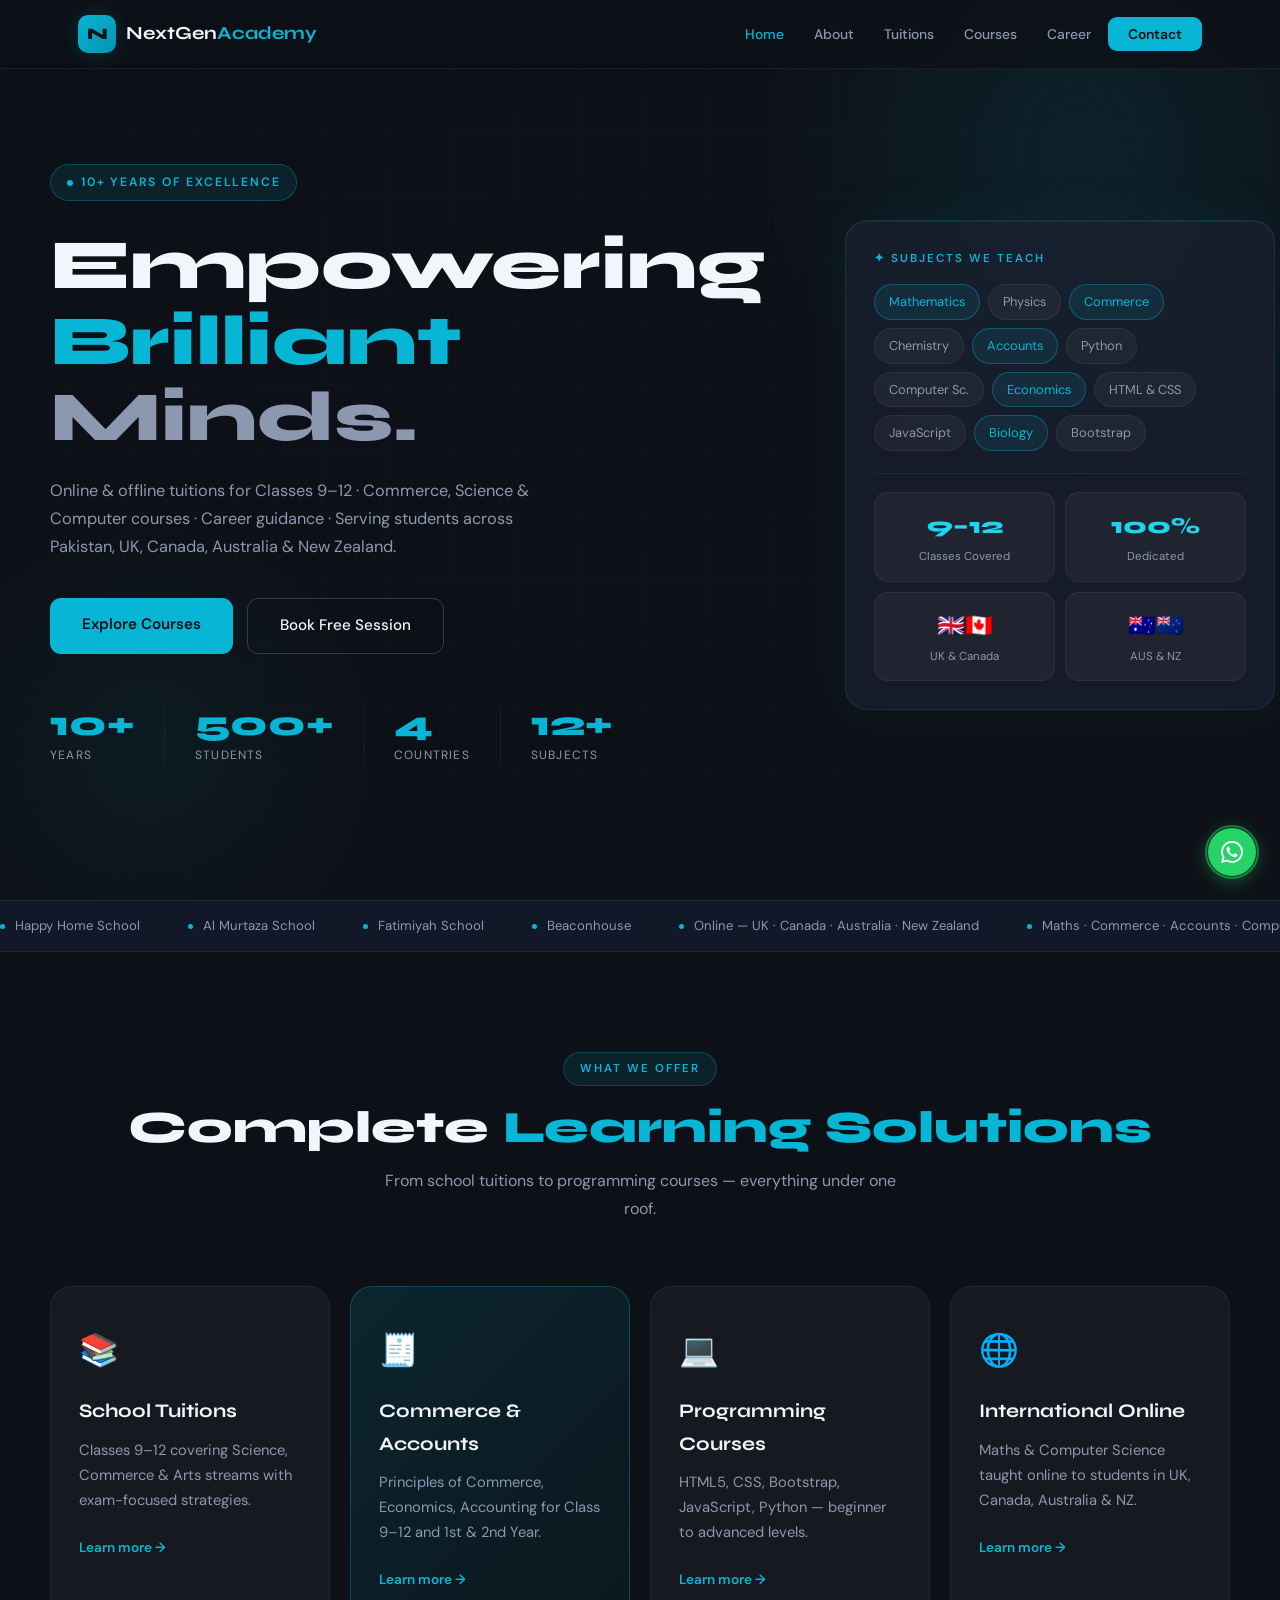
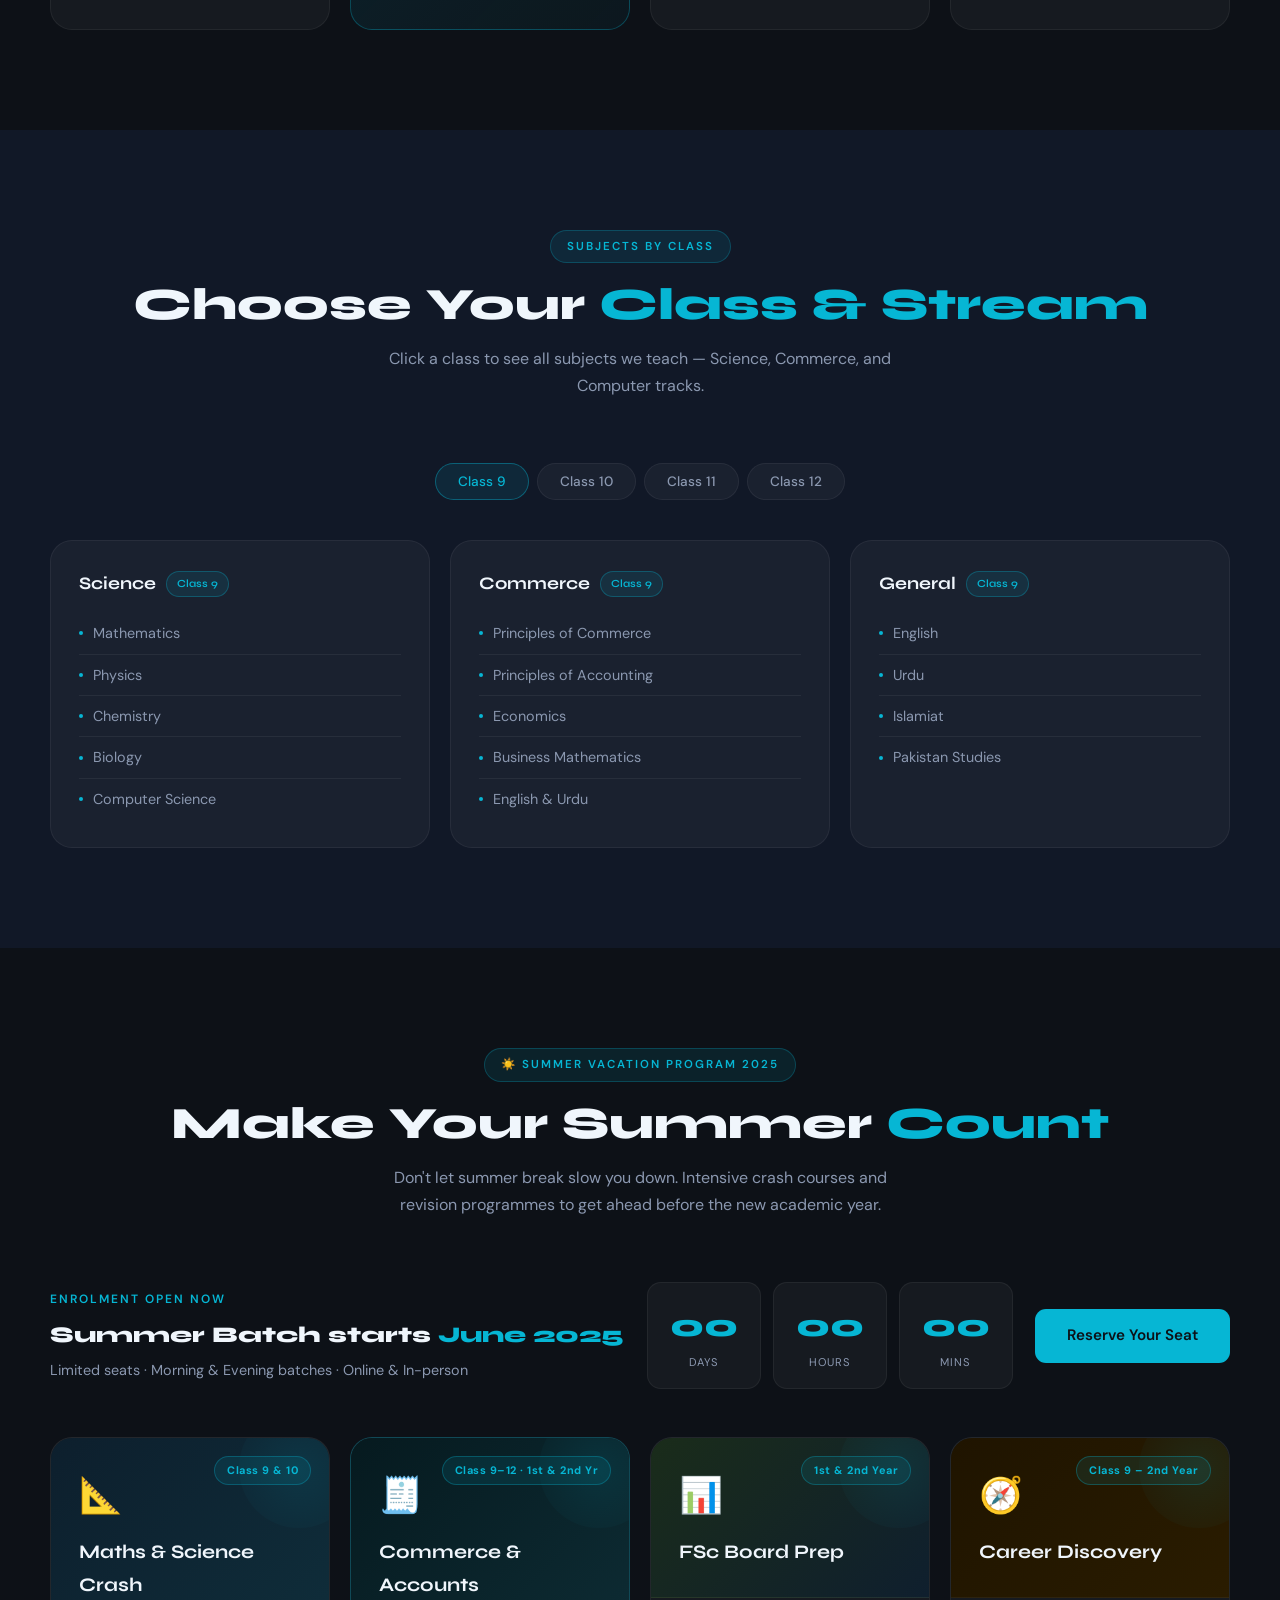
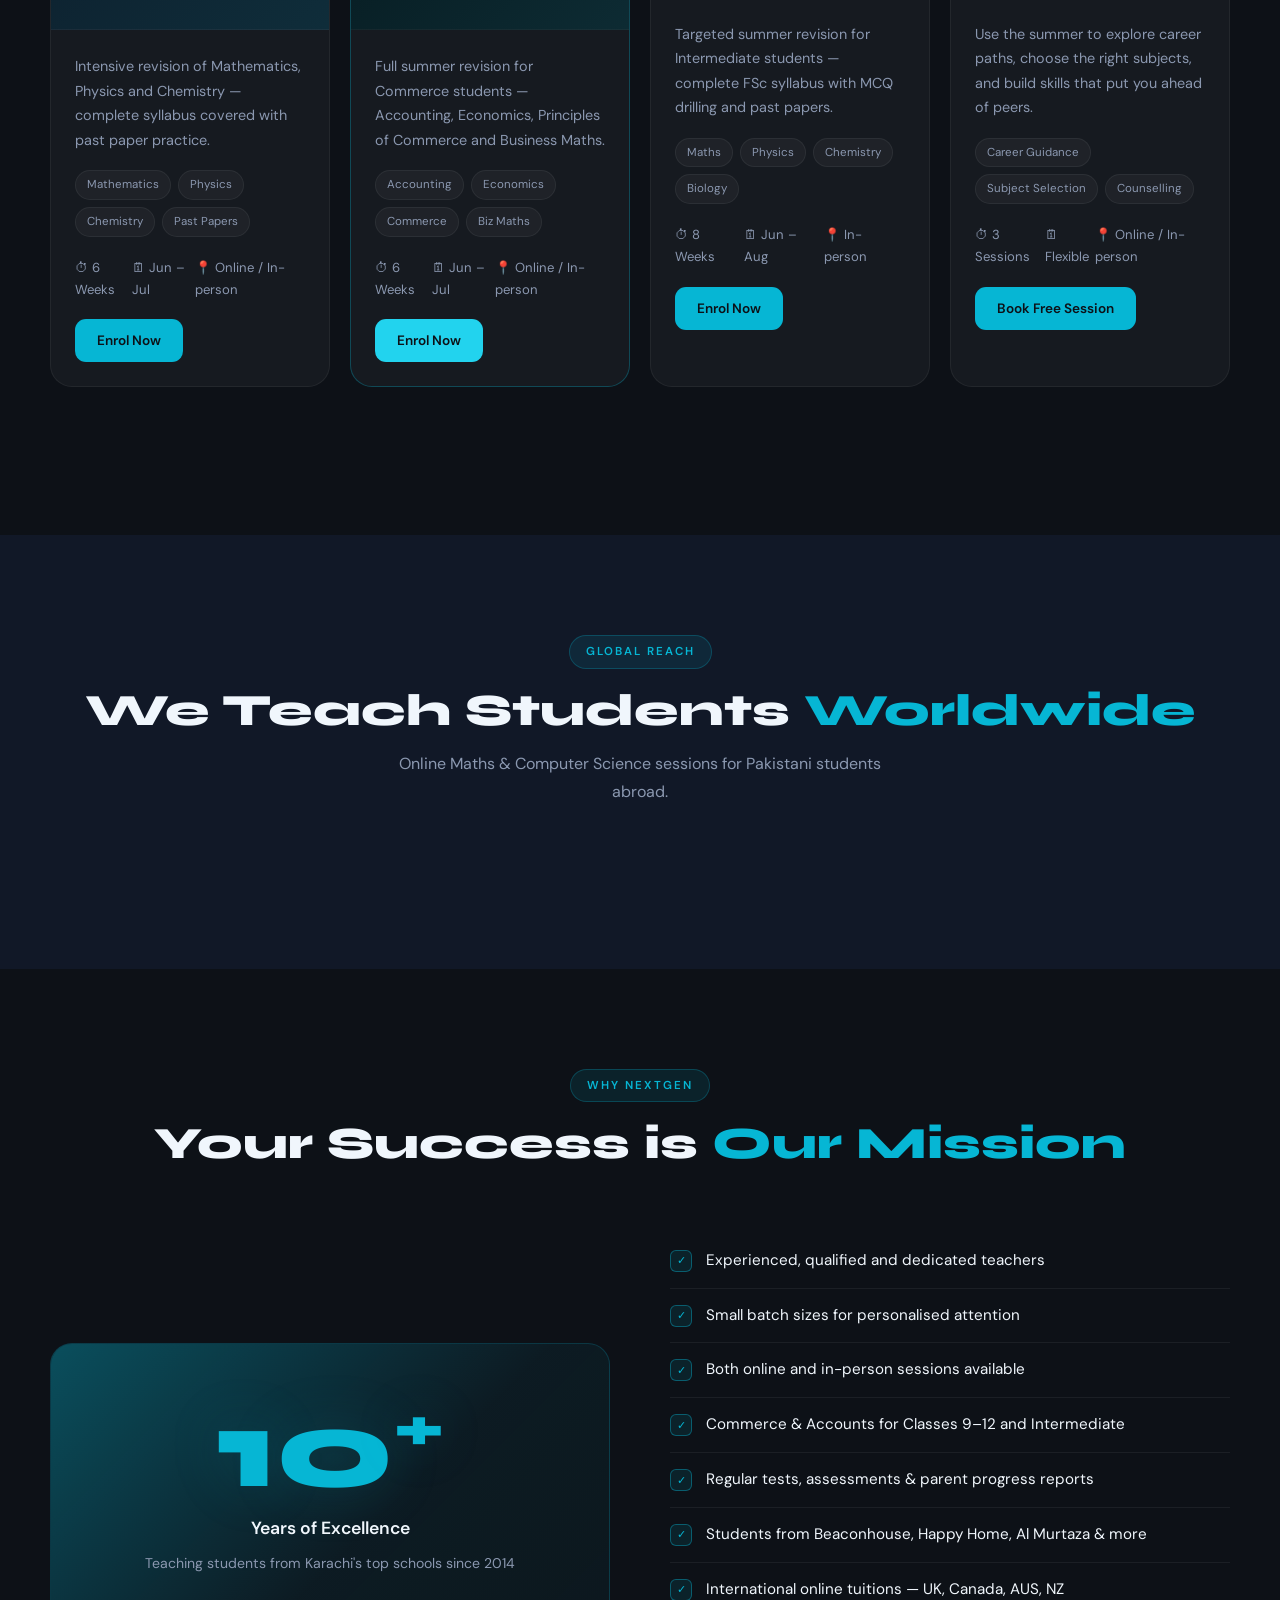
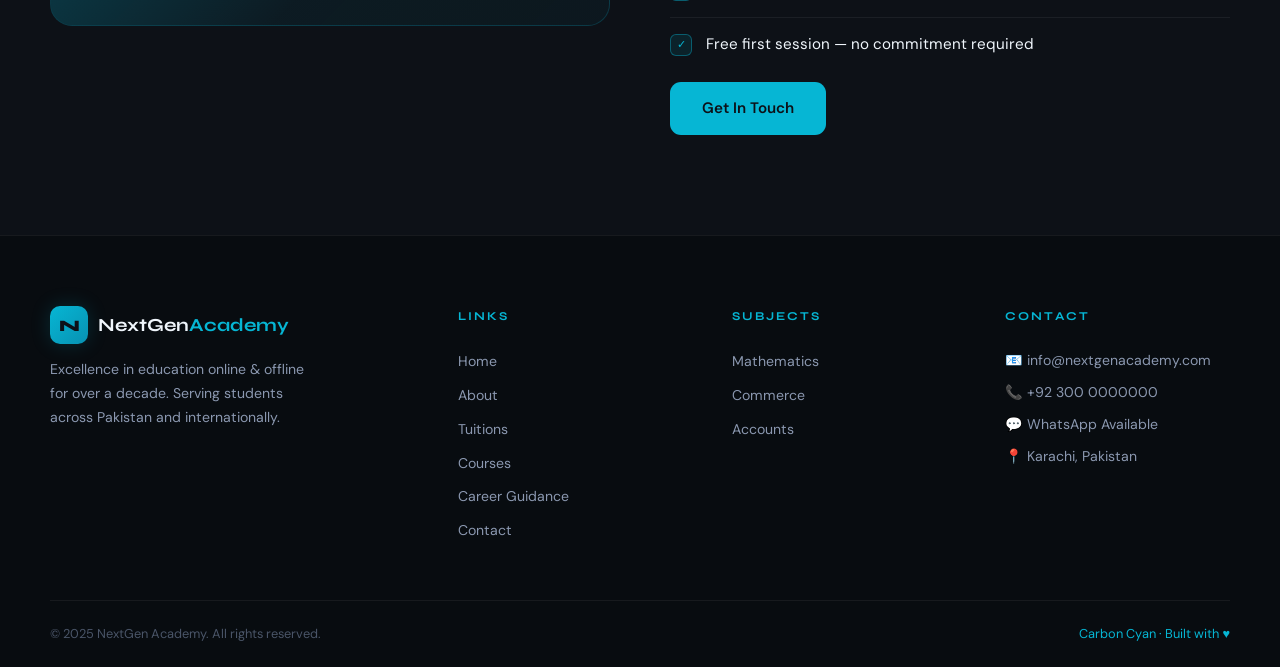
==== commit 26d785f1: "Update index.html" ====
--- a/index.html
+++ b/index.html
@@ -5,7 +5,329 @@
 <meta name="viewport" content="width=device-width, initial-scale=1.0">
 <title>NextGen Academy – Excellence in Education</title>
 <link href="https://fonts.googleapis.com/css2?family=Syne:wght@700;800&family=DM+Sans:ital,wght@0,300;0,400;0,500;0,600;1,400&display=swap" rel="stylesheet">
-<link rel="stylesheet" href="nga.css">
+<style>
+  :root {
+  --carbon:   #0d1117;
+  --c2:       #111827;
+  --c3:       #1c2333;
+  --c4:       #243044;
+  --cyan:     #06b6d4;
+  --cyan2:    #22d3ee;
+  --cyan3:    #67e8f9;
+  --cglow:    rgba(6,182,212,0.18);
+  --cdim:     rgba(6,182,212,0.10);
+  --white:    #f0f6fc;
+  --gray:     #8b98b0;
+  --gray2:    #4a5568;
+  --line:     rgba(255,255,255,0.06);
+  --glass:    rgba(255,255,255,0.04);
+  --fh:       'Syne', sans-serif;
+  --fb:       'DM Sans', sans-serif;
+  --r:        14px;
+  --rl:       22px;
+}
+*, *::before, *::after { box-sizing: border-box; margin: 0; padding: 0; }
+html { scroll-behavior: smooth; }
+body { font-family: var(--fb); background: var(--carbon); color: var(--white); line-height: 1.7; overflow-x: hidden; }
+a { text-decoration: none; color: inherit; }
+
+/* ── NAVBAR ── */
+.nav {
+  position: fixed; top: 0; left: 0; right: 0; z-index: 999;
+  backdrop-filter: blur(24px); -webkit-backdrop-filter: blur(24px);
+  background: rgba(13,17,23,0.8);
+  border-bottom: 1px solid var(--line);
+  transition: background .4s, box-shadow .4s;
+}
+.nav.scrolled { background: rgba(13,17,23,0.97); box-shadow: 0 0 40px rgba(0,0,0,.6); }
+.nav-inner { max-width: 1180px; margin: 0 auto; padding: 0 28px; display: flex; align-items: center; justify-content: space-between; height: 68px; }
+.logo { display: flex; align-items: center; gap: 10px; }
+.logo-box {
+  width: 38px; height: 38px; border-radius: 10px;
+  background: linear-gradient(135deg, var(--cyan), #0891b2);
+  display: flex; align-items: center; justify-content: center;
+  font-family: var(--fh); font-weight: 800; font-size: 1rem; color: #0d1117;
+  box-shadow: 0 0 20px var(--cglow);
+}
+.logo-name { font-family: var(--fh); font-size: 1.15rem; font-weight: 700; }
+.logo-name em { color: var(--cyan); font-style: normal; }
+.nav-links { display: flex; align-items: center; gap: 4px; list-style: none; }
+.nav-links a { color: var(--gray); font-size: .87rem; font-weight: 500; padding: 7px 13px; border-radius: 8px; transition: .2s; }
+.nav-links a:hover, .nav-links a.on { color: var(--white); }
+.nav-links a.on { color: var(--cyan); }
+.nav-btn { background: var(--cyan) !important; color: #0d1117 !important; font-weight: 600 !important; border-radius: 9px !important; padding: 8px 20px !important; }
+.nav-btn:hover { background: var(--cyan2) !important; box-shadow: 0 0 24px var(--cglow) !important; }
+.hbg { display: none; background: none; border: 1px solid var(--line); border-radius: 8px; color: var(--white); font-size: 1.3rem; padding: 5px 9px; cursor: pointer; }
+
+/* ── HERO ── */
+.hero {
+  min-height: 100vh; display: flex; align-items: center;
+  padding: 110px 28px 80px; position: relative; overflow: hidden;
+}
+.grid-bg {
+  position: absolute; inset: 0; pointer-events: none;
+  background-image: linear-gradient(rgba(6,182,212,.035) 1px, transparent 1px), linear-gradient(90deg, rgba(6,182,212,.035) 1px, transparent 1px);
+  background-size: 64px 64px;
+  mask-image: radial-gradient(ellipse 90% 90% at 50% 40%, black 20%, transparent 80%);
+  -webkit-mask-image: radial-gradient(ellipse 90% 90% at 50% 40%, black 20%, transparent 80%);
+}
+.orb { position: absolute; border-radius: 50%; pointer-events: none; }
+.orb1 { width: 700px; height: 700px; background: radial-gradient(circle, rgba(6,182,212,.1) 0%, transparent 65%); top: -200px; right: -150px; animation: breathe 9s ease-in-out infinite; }
+.orb2 { width: 500px; height: 500px; background: radial-gradient(circle, rgba(6,182,212,.06) 0%, transparent 65%); bottom: -100px; left: -100px; animation: breathe 12s ease-in-out infinite reverse; }
+@keyframes breathe { 0%,100%{transform:scale(1)} 50%{transform:scale(1.15)} }
+
+.hero-inner { max-width: 1180px; margin: 0 auto; width: 100%; display: grid; grid-template-columns: 1fr 430px; gap: 80px; align-items: center; position: relative; z-index: 1; }
+
+.badge {
+  display: inline-flex; align-items: center; gap: 8px;
+  background: var(--cdim); border: 1px solid rgba(6,182,212,.3);
+  color: var(--cyan); font-size: .76rem; font-weight: 600; letter-spacing: 1.8px; text-transform: uppercase;
+  padding: 7px 16px; border-radius: 40px; margin-bottom: 26px;
+  animation: fadeUp .8s ease both;
+}
+.live-dot { width: 6px; height: 6px; border-radius: 50%; background: var(--cyan); animation: blink 2s ease-in-out infinite; }
+@keyframes blink { 0%,100%{opacity:1} 50%{opacity:.15} }
+
+.hero h1 {
+  font-family: var(--fh); font-size: clamp(2.8rem, 5.5vw, 4.4rem);
+  font-weight: 800; line-height: 1.08; margin-bottom: 22px;
+  animation: fadeUp .9s .15s ease both;
+}
+.hero h1 .c { color: var(--cyan); }
+.hero h1 .dim { color: var(--gray); }
+
+.hero-sub { color: var(--gray); font-size: 1.02rem; max-width: 480px; margin-bottom: 38px; animation: fadeUp 1s .3s ease both; }
+
+.hero-btns { display: flex; gap: 14px; flex-wrap: wrap; margin-bottom: 52px; animation: fadeUp 1s .45s ease both; }
+.btn-p { display: inline-block; background: var(--cyan); color: #0d1117; font-weight: 600; font-size: .95rem; padding: 14px 32px; border-radius: 11px; transition: .3s; border: none; cursor: pointer; font-family: var(--fb); }
+.btn-p:hover { background: var(--cyan2); box-shadow: 0 0 36px var(--cglow); transform: translateY(-2px); }
+.btn-o { display: inline-block; background: transparent; color: var(--white); font-weight: 500; font-size: .95rem; padding: 14px 32px; border-radius: 11px; border: 1px solid rgba(255,255,255,.18); transition: .3s; }
+.btn-o:hover { border-color: var(--cyan); color: var(--cyan); transform: translateY(-2px); }
+
+.stats { display: flex; gap: 0; animation: fadeUp 1s .6s ease both; }
+.st { padding: 0 30px; border-right: 1px solid var(--line); }
+.st:first-child { padding-left: 0; }
+.st:last-child { border-right: none; }
+.st-n { font-family: var(--fh); font-size: 2.2rem; font-weight: 800; color: var(--cyan); line-height: 1; }
+.st-l { font-size: .75rem; color: var(--gray); text-transform: uppercase; letter-spacing: 1.2px; margin-top: 4px; }
+
+/* Hero card */
+.hero-visual { animation: fadeUp 1s .3s ease both; }
+.glass-card {
+  background: rgba(28,35,51,.65);
+  backdrop-filter: blur(24px); -webkit-backdrop-filter: blur(24px);
+  border: 1px solid rgba(6,182,212,.15);
+  border-radius: var(--rl); padding: 28px;
+  animation: float 7s ease-in-out infinite;
+  box-shadow: 0 0 60px rgba(6,182,212,.06), inset 0 1px 0 rgba(255,255,255,.06);
+}
+@keyframes float { 0%,100%{transform:translateY(0)} 50%{transform:translateY(-14px)} }
+.gc-label { font-size: .72rem; color: var(--cyan); text-transform: uppercase; letter-spacing: 2px; margin-bottom: 16px; font-weight: 600; }
+.pills { display: flex; flex-wrap: wrap; gap: 8px; margin-bottom: 22px; }
+.pill {
+  background: var(--glass); border: 1px solid var(--line);
+  color: var(--gray); font-size: .8rem; padding: 6px 14px; border-radius: 30px; transition: .25s; cursor: default;
+}
+.pill.on, .pill:hover { background: var(--cdim); border-color: rgba(6,182,212,.35); color: var(--cyan); }
+.gc-divider { height: 1px; background: var(--line); margin: 18px 0; }
+.mini-stats { display: grid; grid-template-columns: 1fr 1fr; gap: 10px; }
+.ms {
+  background: var(--glass); border: 1px solid var(--line); border-radius: var(--r);
+  padding: 14px; text-align: center;
+}
+.ms-n { font-family: var(--fh); font-size: 1.4rem; font-weight: 800; color: var(--cyan2); }
+.ms-l { font-size: .72rem; color: var(--gray); margin-top: 2px; }
+
+/* ── TICKER ── */
+.ticker { background: var(--c2); border-top: 1px solid var(--line); border-bottom: 1px solid var(--line); padding: 14px 0; overflow: hidden; }
+.ticker-track { display: flex; gap: 48px; animation: tick 28s linear infinite; white-space: nowrap; }
+@keyframes tick { 0%{transform:translateX(0)} 100%{transform:translateX(-50%)} }
+.ticker-item { display: flex; align-items: center; gap: 10px; font-size: .82rem; color: var(--gray); flex-shrink: 0; }
+.ticker-dot { width: 5px; height: 5px; border-radius: 50%; background: var(--cyan); flex-shrink: 0; }
+
+/* ── SECTION SHARED ── */
+.sec { padding: 100px 28px; }
+.sec.dark { background: var(--c2); }
+.sec-head { text-align: center; margin-bottom: 64px; }
+.sec-tag { display: inline-block; background: var(--cdim); border: 1px solid rgba(6,182,212,.25); color: var(--cyan); font-size: .72rem; font-weight: 600; text-transform: uppercase; letter-spacing: 2px; padding: 6px 16px; border-radius: 30px; margin-bottom: 16px; }
+.sec-head h2 { font-family: var(--fh); font-size: clamp(1.9rem,3.5vw,3rem); font-weight: 800; line-height: 1.15; margin-bottom: 14px; }
+.sec-head h2 .c { color: var(--cyan); }
+.sec-head p { color: var(--gray); font-size: 1rem; max-width: 540px; margin: 0 auto; }
+
+/* ── SERVICES ── */
+.srv-grid { max-width: 1180px; margin: 0 auto; display: grid; grid-template-columns: repeat(auto-fit, minmax(250px,1fr)); gap: 20px; }
+.srv-card {
+  background: var(--glass); border: 1px solid var(--line); border-radius: var(--rl); padding: 36px 28px;
+  transition: .35s; position: relative; overflow: hidden; cursor: default;
+}
+.srv-card::before {
+  content: ''; position: absolute; top: 0; left: 0; right: 0; height: 2px;
+  background: linear-gradient(90deg, transparent, var(--cyan), transparent);
+  transform: scaleX(0); transform-origin: center; transition: .4s;
+}
+.srv-card:hover { border-color: rgba(6,182,212,.3); background: rgba(6,182,212,.05); transform: translateY(-6px); box-shadow: 0 20px 60px rgba(0,0,0,.4), 0 0 40px rgba(6,182,212,.08); }
+.srv-card:hover::before { transform: scaleX(1); }
+.srv-card.feat { background: linear-gradient(135deg, rgba(6,182,212,.12), rgba(6,182,212,.04)); border-color: rgba(6,182,212,.3); }
+.srv-icon { font-size: 2rem; margin-bottom: 18px; }
+.srv-card h3 { font-family: var(--fh); font-size: 1.2rem; margin-bottom: 10px; }
+.srv-card p { color: var(--gray); font-size: .92rem; margin-bottom: 20px; }
+.srv-link { color: var(--cyan); font-size: .85rem; font-weight: 600; display: inline-flex; align-items: center; gap: 6px; transition: .2s; }
+.srv-link:hover { gap: 10px; }
+
+/* ── SUBJECTS / TUITIONS ── */
+.subj-wrap { max-width: 1180px; margin: 0 auto; }
+.subj-tabs { display: flex; gap: 8px; flex-wrap: wrap; justify-content: center; margin-bottom: 40px; }
+.tab-btn {
+  background: var(--glass); border: 1px solid var(--line); color: var(--gray);
+  padding: 9px 22px; border-radius: 30px; font-size: .85rem; font-weight: 500;
+  cursor: pointer; transition: .25s; font-family: var(--fb);
+}
+.tab-btn:hover, .tab-btn.on { background: var(--cdim); border-color: rgba(6,182,212,.4); color: var(--cyan); }
+.tab-panel { display: none; }
+.tab-panel.on { display: grid; grid-template-columns: repeat(auto-fit, minmax(260px,1fr)); gap: 20px; }
+.subj-card {
+  background: var(--glass); border: 1px solid var(--line); border-radius: var(--rl); padding: 28px;
+  transition: .3s;
+}
+.subj-card:hover { border-color: rgba(6,182,212,.3); transform: translateY(-4px); box-shadow: 0 16px 40px rgba(0,0,0,.3); }
+.subj-card h3 { font-family: var(--fh); font-size: 1.1rem; margin-bottom: 14px; display: flex; align-items: center; gap: 10px; }
+.subj-badge { background: var(--cdim); color: var(--cyan); font-size: .68rem; font-weight: 600; padding: 3px 10px; border-radius: 20px; border: 1px solid rgba(6,182,212,.3); }
+.subj-list { list-style: none; }
+.subj-list li { padding: 8px 0; border-bottom: 1px solid var(--line); color: var(--gray); font-size: .9rem; display: flex; align-items: center; gap: 10px; }
+.subj-list li:last-child { border-bottom: none; }
+.subj-list li::before { content: ''; width: 4px; height: 4px; border-radius: 50%; background: var(--cyan); flex-shrink: 0; }
+
+/* ── COUNTRIES ── */
+.countries-grid { max-width: 1180px; margin: 0 auto; display: grid; grid-template-columns: repeat(auto-fit, minmax(220px,1fr)); gap: 18px; }
+.country-card {
+  background: var(--glass); border: 1px solid var(--line); border-radius: var(--rl); padding: 30px 22px; text-align: center;
+  transition: .35s;
+}
+.country-card:hover { border-color: rgba(6,182,212,.35); background: var(--cdim); transform: translateY(-6px); box-shadow: 0 0 40px rgba(6,182,212,.08); }
+.cf { font-size: 2.8rem; margin-bottom: 12px; }
+.country-card h3 { font-family: var(--fh); font-size: 1.05rem; margin-bottom: 6px; }
+.country-card p { color: var(--gray); font-size: .82rem; }
+
+/* ── WHY US ── */
+.whyus-grid { max-width: 1180px; margin: 0 auto; display: grid; grid-template-columns: 1fr 1fr; gap: 60px; align-items: center; }
+.whyus-visual {
+  background: linear-gradient(135deg, rgba(6,182,212,.1), rgba(6,182,212,.04));
+  border: 1px solid rgba(6,182,212,.2); border-radius: var(--rl); padding: 50px 40px; text-align: center;
+  position: relative; overflow: hidden;
+}
+.whyus-visual::before {
+  content: ''; position: absolute; inset: -1px; border-radius: var(--rl);
+  background: linear-gradient(135deg, rgba(6,182,212,.3), transparent 60%);
+  z-index: 0; pointer-events: none;
+}
+.big-yr { font-family: var(--fh); font-size: 7rem; font-weight: 800; color: var(--cyan); line-height: 1; position: relative; z-index: 1; text-shadow: 0 0 60px var(--cglow); }
+.big-plus { font-size: 4rem; vertical-align: super; }
+.big-label { font-size: 1.1rem; font-weight: 600; color: var(--white); margin-top: 8px; position: relative; z-index: 1; }
+.big-sub { color: var(--gray); font-size: .88rem; margin-top: 8px; position: relative; z-index: 1; }
+
+.why-list { list-style: none; }
+.why-list li {
+  display: flex; align-items: flex-start; gap: 14px;
+  padding: 14px 0; border-bottom: 1px solid var(--line); font-size: .95rem;
+}
+.why-list li:last-child { border-bottom: none; }
+.wcheck {
+  width: 22px; height: 22px; border-radius: 6px; background: var(--cdim);
+  border: 1px solid rgba(6,182,212,.4); display: flex; align-items: center; justify-content: center;
+  flex-shrink: 0; margin-top: 2px; font-size: .7rem; color: var(--cyan);
+}
+
+/* ── COURSES PREVIEW ── */
+.courses-grid { max-width: 1180px; margin: 0 auto; display: grid; grid-template-columns: repeat(auto-fit, minmax(300px,1fr)); gap: 22px; }
+.course-card {
+  background: var(--glass); border: 1px solid var(--line); border-radius: var(--rl); overflow: hidden; transition: .35s;
+}
+.course-card:hover { border-color: rgba(6,182,212,.3); transform: translateY(-6px); box-shadow: 0 20px 60px rgba(0,0,0,.4); }
+.cc-head {
+  padding: 28px; position: relative; overflow: hidden;
+  background: linear-gradient(135deg, var(--c3), var(--c4));
+  border-bottom: 1px solid var(--line);
+}
+.cc-head::after { content: ''; position: absolute; top: -30px; right: -30px; width: 120px; height: 120px; border-radius: 50%; background: radial-gradient(circle, var(--cdim), transparent); pointer-events: none; }
+.cc-icon { font-size: 2.2rem; margin-bottom: 10px; }
+.cc-head h3 { font-family: var(--fh); font-size: 1.2rem; }
+.cc-level { position: absolute; top: 18px; right: 18px; background: var(--cdim); border: 1px solid rgba(6,182,212,.3); color: var(--cyan); font-size: .68rem; font-weight: 700; padding: 4px 12px; border-radius: 20px; letter-spacing: .5px; }
+.cc-body { padding: 24px; }
+.cc-body p { color: var(--gray); font-size: .9rem; margin-bottom: 18px; }
+.cc-tags { display: flex; flex-wrap: wrap; gap: 7px; margin-bottom: 20px; }
+.cc-tags span { background: var(--glass); border: 1px solid var(--line); color: var(--gray); font-size: .72rem; padding: 4px 11px; border-radius: 20px; }
+
+/* ── FOOTER ── */
+.footer { background: #080c10; border-top: 1px solid var(--line); padding: 70px 28px 0; }
+.footer-inner { max-width: 1180px; margin: 0 auto; display: grid; grid-template-columns: 1.6fr 1fr 1fr 1fr; gap: 48px; padding-bottom: 52px; }
+.footer h4 { font-family: var(--fh); font-size: .75rem; text-transform: uppercase; letter-spacing: 2px; color: var(--cyan); margin-bottom: 18px; }
+.footer-brand p { color: var(--gray); font-size: .88rem; margin-top: 14px; max-width: 260px; line-height: 1.7; }
+.footer-col { display: flex; flex-direction: column; }
+.footer-col a { color: var(--gray); font-size: .88rem; padding: 5px 0; transition: .2s; }
+.footer-col a:hover { color: var(--cyan); padding-left: 6px; }
+.footer-col p { color: var(--gray); font-size: .88rem; padding: 4px 0; }
+.footer-bottom { max-width: 1180px; margin: 0 auto; border-top: 1px solid var(--line); padding: 22px 0; display: flex; justify-content: space-between; align-items: center; }
+.footer-bottom p { color: var(--gray2); font-size: .8rem; }
+.footer-bottom .made { color: var(--cyan); font-size: .8rem; }
+
+/* ── ANIMATIONS ── */
+@keyframes fadeUp {
+  from { opacity: 0; transform: translateY(30px); }
+  to   { opacity: 1; transform: translateY(0); }
+}
+.reveal { opacity: 0; transform: translateY(32px); transition: opacity .7s ease, transform .7s ease; }
+.reveal.in { opacity: 1; transform: translateY(0); }
+.reveal-d1 { transition-delay: .1s; }
+.reveal-d2 { transition-delay: .2s; }
+.reveal-d3 { transition-delay: .3s; }
+.reveal-d4 { transition-delay: .4s; }
+
+/* ── RESPONSIVE ── */
+@media(max-width:1024px){
+  .hero-inner{gap:48px}
+}
+@media(max-width:900px) {
+  .hero-inner { grid-template-columns: 1fr; text-align:center; }
+  .hero-visual { display: none; }
+  .hero-sub { margin-left:auto; margin-right:auto; }
+  .hero-btns { justify-content:center; }
+  .stats { justify-content:center; }
+  .st { padding:0 16px; }
+  .whyus-grid { grid-template-columns: 1fr; gap:36px!important; }
+  .footer-inner { grid-template-columns: 1fr 1fr; }
+  .footer-bottom { flex-direction: column; gap: 8px; }
+  .mini-stats { grid-template-columns: 1fr 1fr; }
+  .hero-inner .btn-p,.hero-inner .btn-o{margin:0 auto}
+}
+@media(max-width:768px){
+  .whyus-grid img,.whyus-grid .visual-block{display:none}
+  .hero-inner h1{font-size:clamp(2rem,7vw,3.2rem)}
+}
+@media(max-width:640px) {
+  .nav-links { display: none; flex-direction: column; position: absolute; top: 68px; left: 0; right: 0; background: rgba(13,17,23,.98); border-bottom: 1px solid var(--line); padding: 12px; }
+  .nav-links.open { display: flex; }
+  .hbg { display: block; }
+  .stats { flex-wrap: wrap; gap: 16px; justify-content:center; }
+  .st { border-right: none; padding: 0 14px; }
+  .footer-inner { grid-template-columns: 1fr; }
+  .mini-stats { grid-template-columns: 1fr 1fr; gap:8px!important; }
+}
+@media(max-width:420px){
+  .mini-stats { grid-template-columns: 1fr; }
+}
+
+/* WHATSAPP FLOAT BUTTON */
+.wa-float{position:fixed;bottom:24px;right:24px;z-index:9999}
+.wa-float a{display:flex;align-items:center;justify-content:center;width:48px;height:48px;background:#25D366;border-radius:50%;box-shadow:0 4px 18px rgba(37,211,102,.45),0 2px 8px rgba(0,0,0,.25);transition:.3s;text-decoration:none;position:relative}
+.wa-float a:hover{background:#1ebe5d;transform:translateY(-3px) scale(1.08);box-shadow:0 6px 28px rgba(37,211,102,.6)}
+.wa-float svg{width:22px;height:22px;fill:#fff;flex-shrink:0}
+.wa-float a::before{content:'';position:absolute;inset:-3px;border-radius:50%;border:2px solid rgba(37,211,102,.5);animation:wa-ring 2.5s ease-in-out infinite;pointer-events:none}
+@keyframes wa-ring{0%,100%{transform:scale(1);opacity:.6}60%{transform:scale(1.25);opacity:0}}
+@media(max-width:640px){
+  .wa-float{bottom:18px;right:16px}
+  .wa-float a{width:44px;height:44px}
+  .wa-float svg{width:20px;height:20px}
+</style>
 </head>
 <body>
 
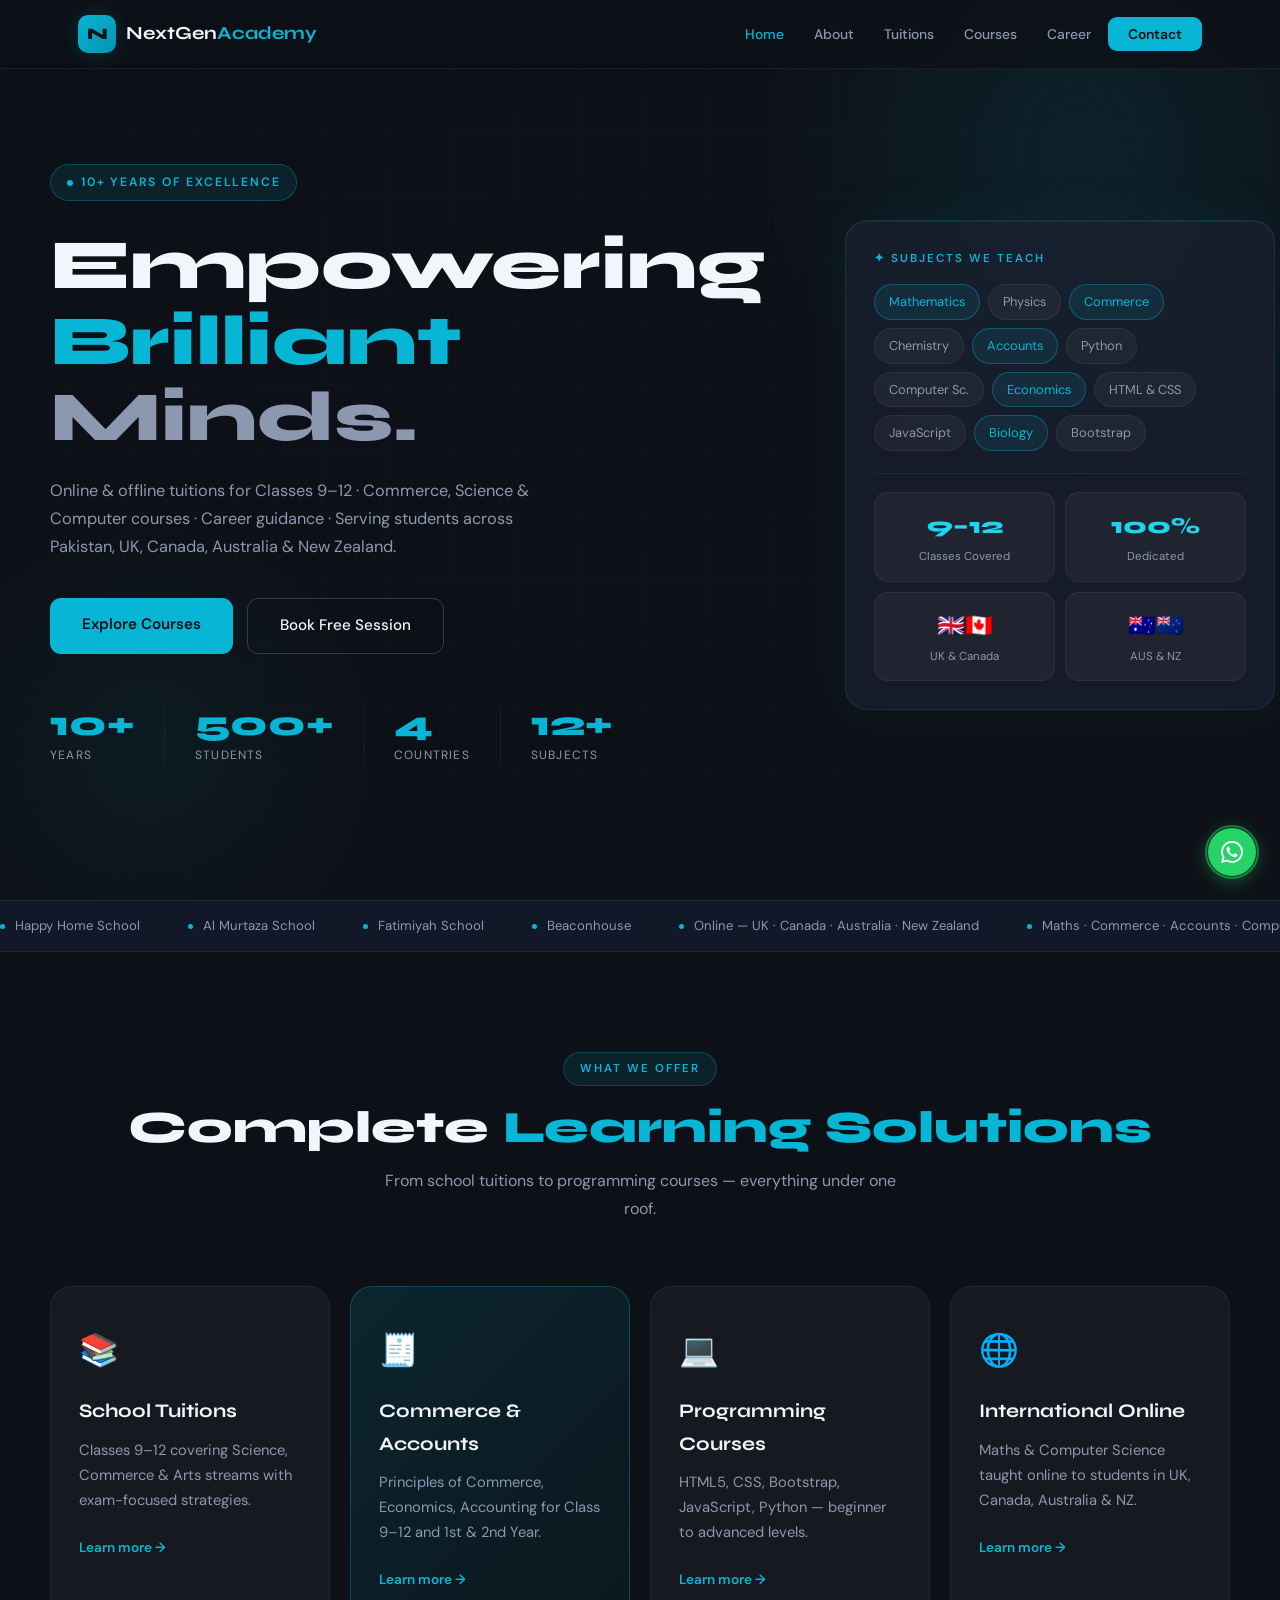
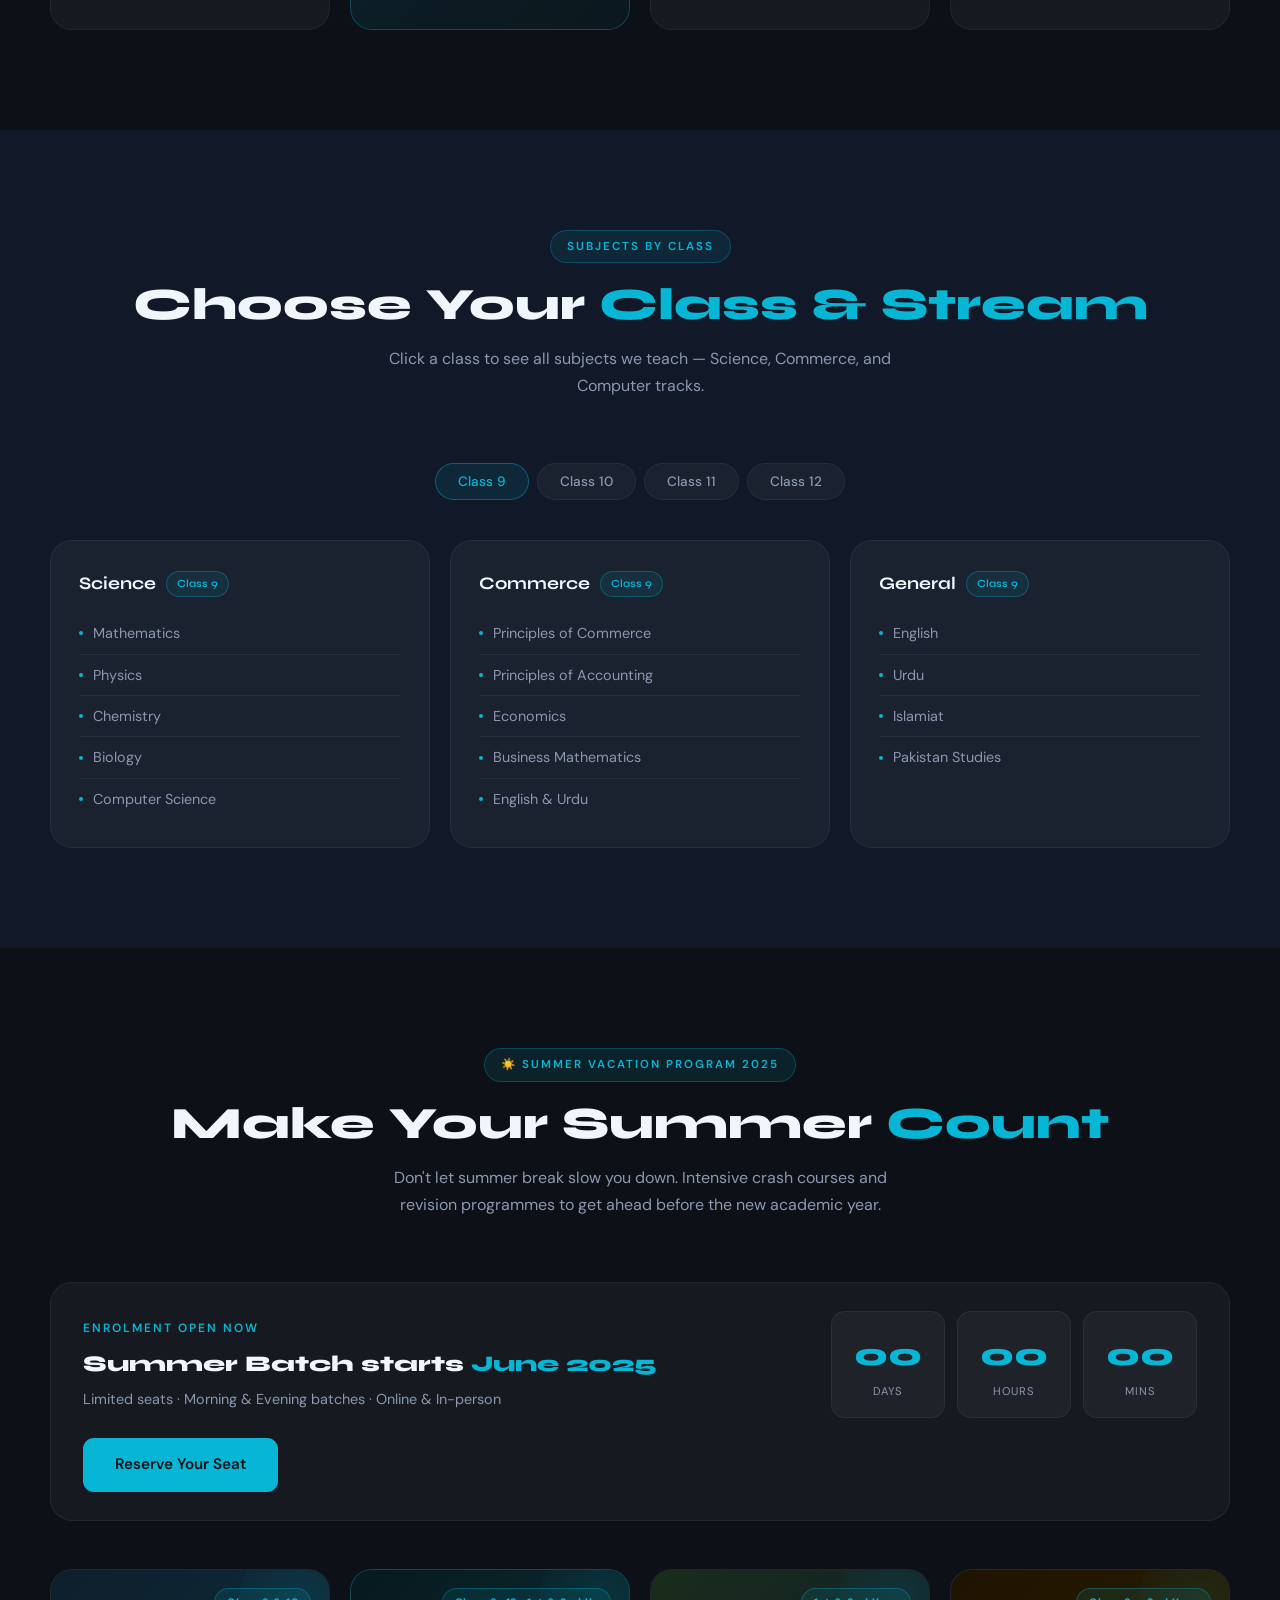
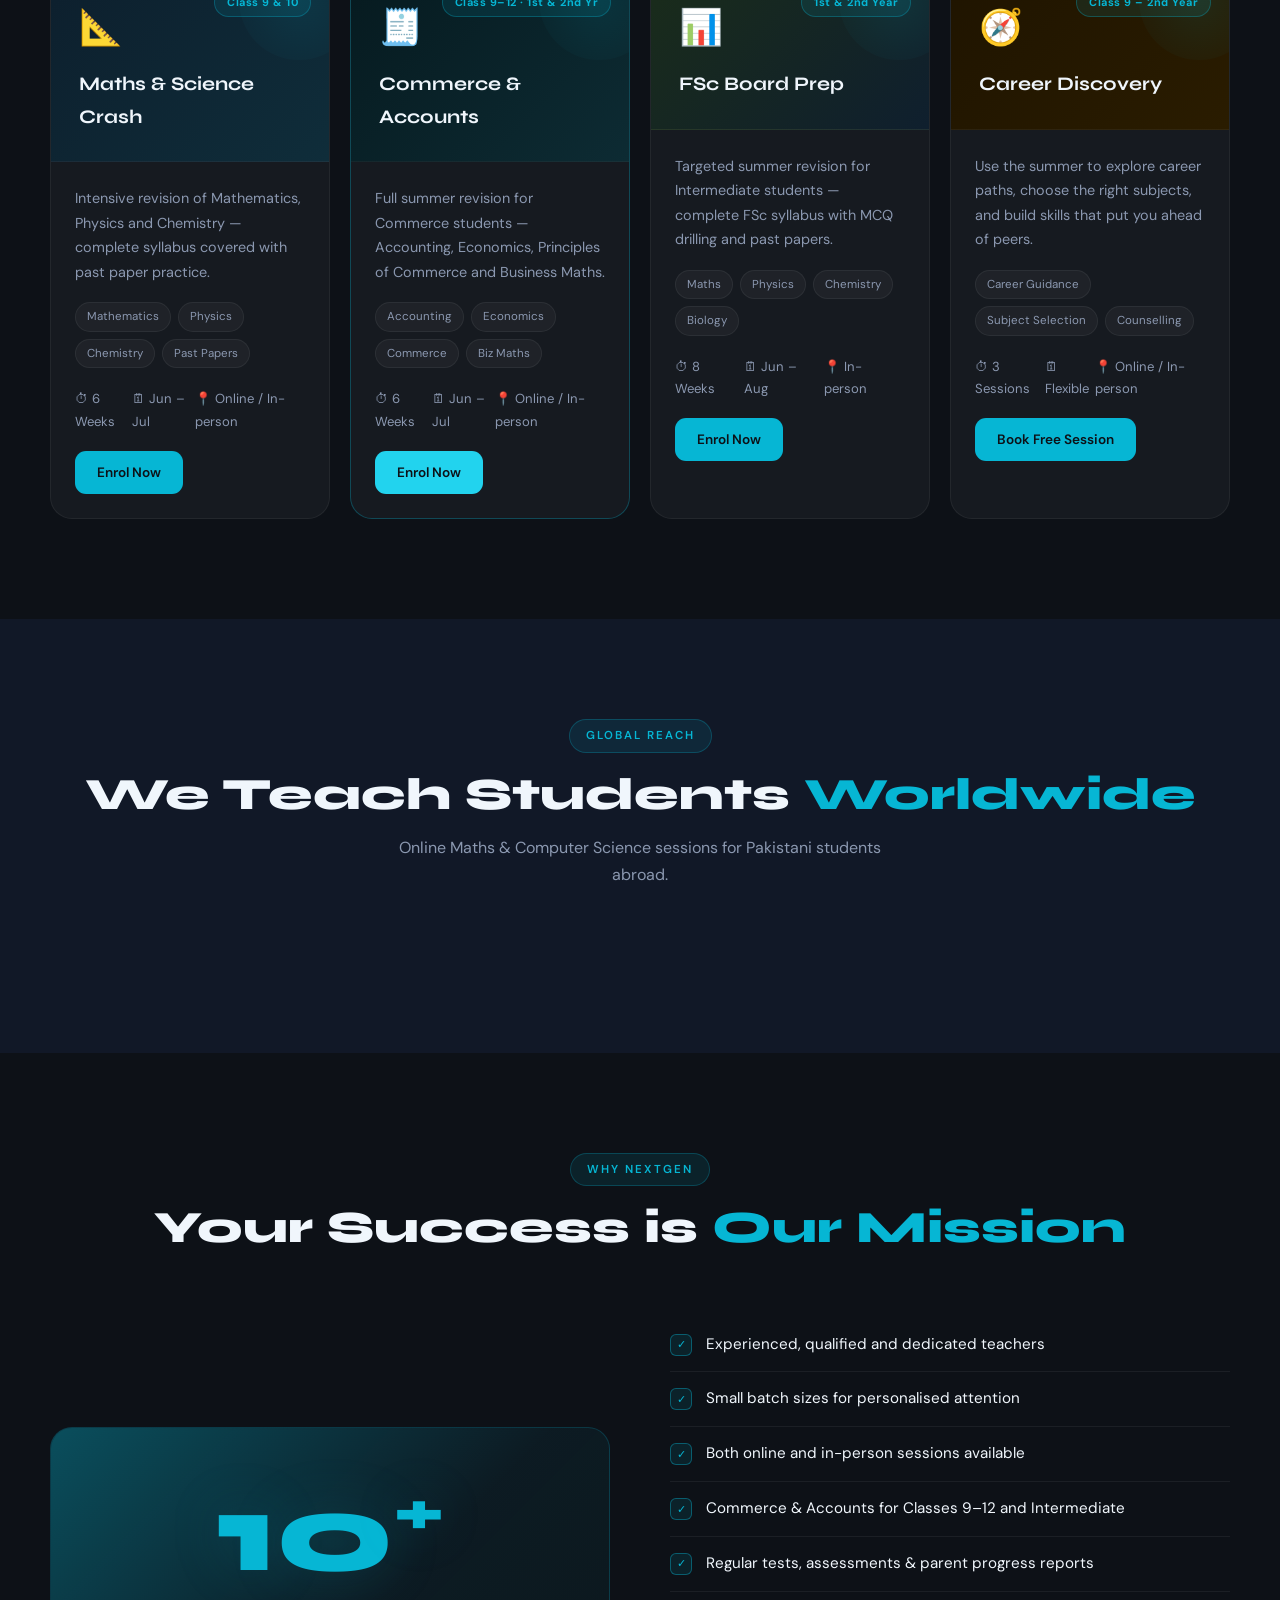
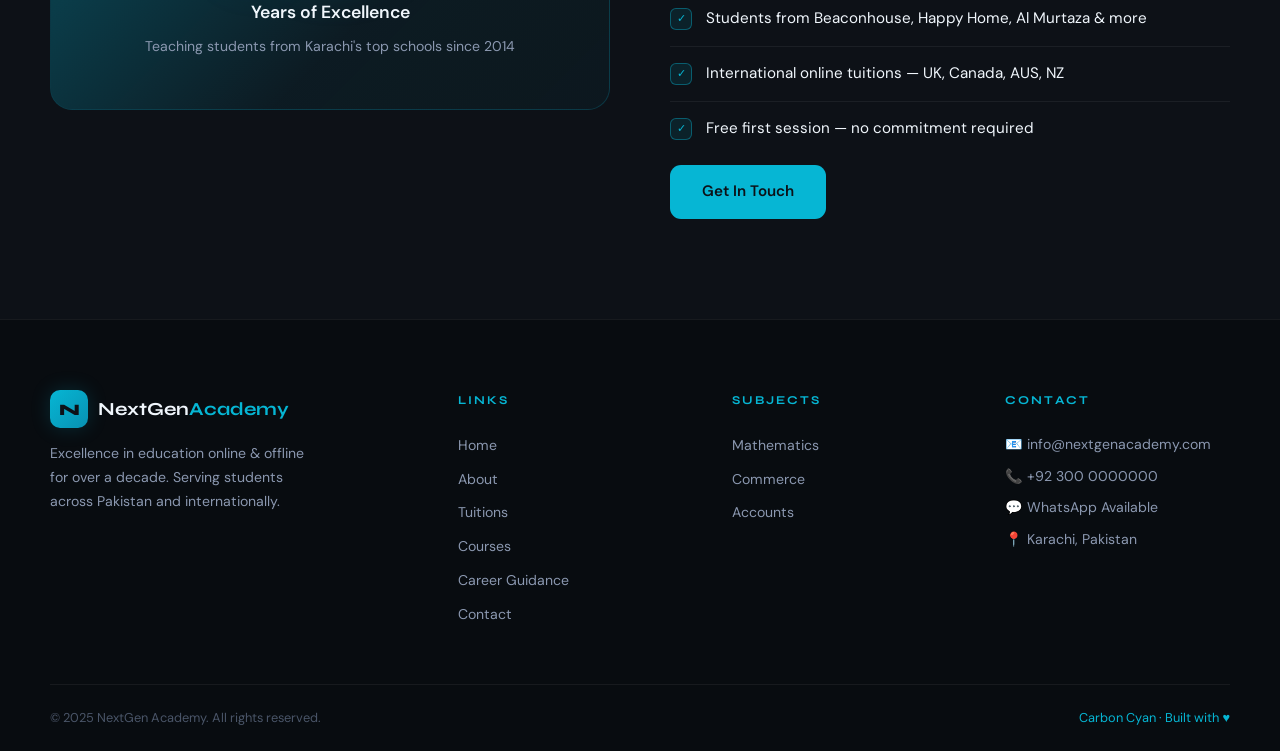
==== commit 42ac1df6: "Update index.html" ====
--- a/index.html
+++ b/index.html
@@ -257,6 +257,11 @@
 .cc-tags { display: flex; flex-wrap: wrap; gap: 7px; margin-bottom: 20px; }
 .cc-tags span { background: var(--glass); border: 1px solid var(--line); color: var(--gray); font-size: .72rem; padding: 4px 11px; border-radius: 20px; }
 
+/* ── INFO BOX ── */
+.info-box {
+  background: var(--glass); border: 1px solid var(--line); border-radius: var(--rl); padding: 28px 32px;
+}
+
 /* ── FOOTER ── */
 .footer { background: #080c10; border-top: 1px solid var(--line); padding: 70px 28px 0; }
 .footer-inner { max-width: 1180px; margin: 0 auto; display: grid; grid-template-columns: 1.6fr 1fr 1fr 1fr; gap: 48px; padding-bottom: 52px; }
@@ -327,6 +332,7 @@
   .wa-float{bottom:18px;right:16px}
   .wa-float a{width:44px;height:44px}
   .wa-float svg{width:20px;height:20px}
+}
 </style>
 </head>
 <body>
@@ -474,7 +480,6 @@
         <button class="tab-btn" onclick="showTab('c10')">Class 10</button>
         <button class="tab-btn" onclick="showTab('c11')">Class 11</button>
         <button class="tab-btn" onclick="showTab('c12')">Class 12</button>
-       
       </div>
 
       <div class="tab-panel on" id="c9">
@@ -587,7 +592,6 @@
       </div>
     </div>
 
-
     <div class="course-card reveal reveal-d2">
       <div class="cc-head" style="background:linear-gradient(135deg,#1a2c1a,#0f1f2e);">
         <div class="cc-icon">📊</div>
@@ -621,13 +625,6 @@
     </div>
 
   </div>
-
-  <!-- Why join summer -->
-  <div style="max-width:1180px;margin:48px auto 0;display:grid;grid-template-columns:repeat(auto-fit,minmax(200px,1fr));gap:14px;" class="reveal">
-   
- 
-   
-  </div>
 </section>
 
 <!-- INTERNATIONAL -->
@@ -637,7 +634,6 @@
     <h2>We Teach Students <span class="c">Worldwide</span></h2>
     <p>Online Maths & Computer Science sessions for Pakistani students abroad.</p>
   </div>
- 
 </section>
 
 <!-- WHY US -->
@@ -746,13 +742,13 @@
   document.querySelectorAll('.tab-btn').forEach(b=>b.classList.remove('on'));
   document.getElementById(id).classList.add('on');
   event.target.classList.add('on');
-  // re-trigger reveal for new cards
   document.getElementById(id).querySelectorAll('.reveal').forEach(el=>{
     el.classList.remove('in');
     setTimeout(()=>el.classList.add('in'),80);
   });
 }
 </script>
+
 <!-- WhatsApp Float Button -->
 <div class="wa-float">
   <a href="https://wa.me/923212913175" target="_blank" rel="noopener" aria-label="Chat on WhatsApp">
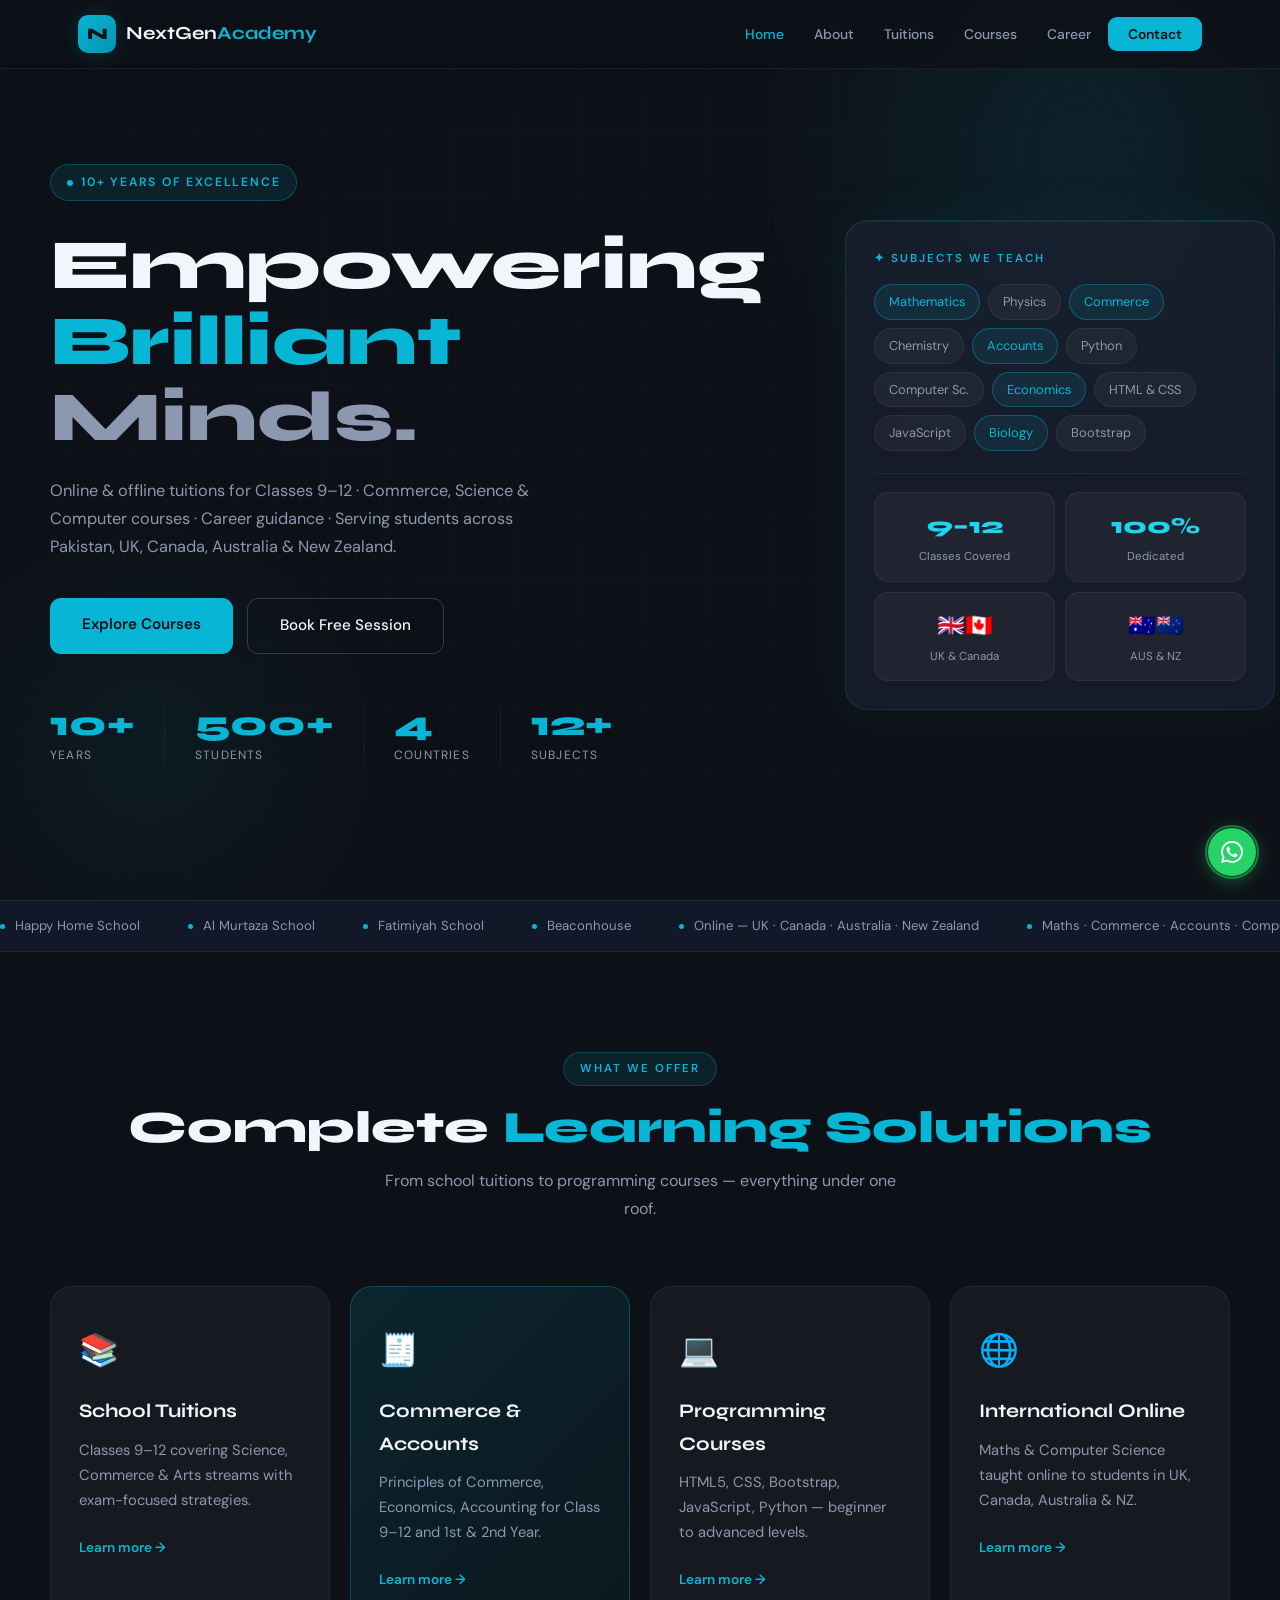
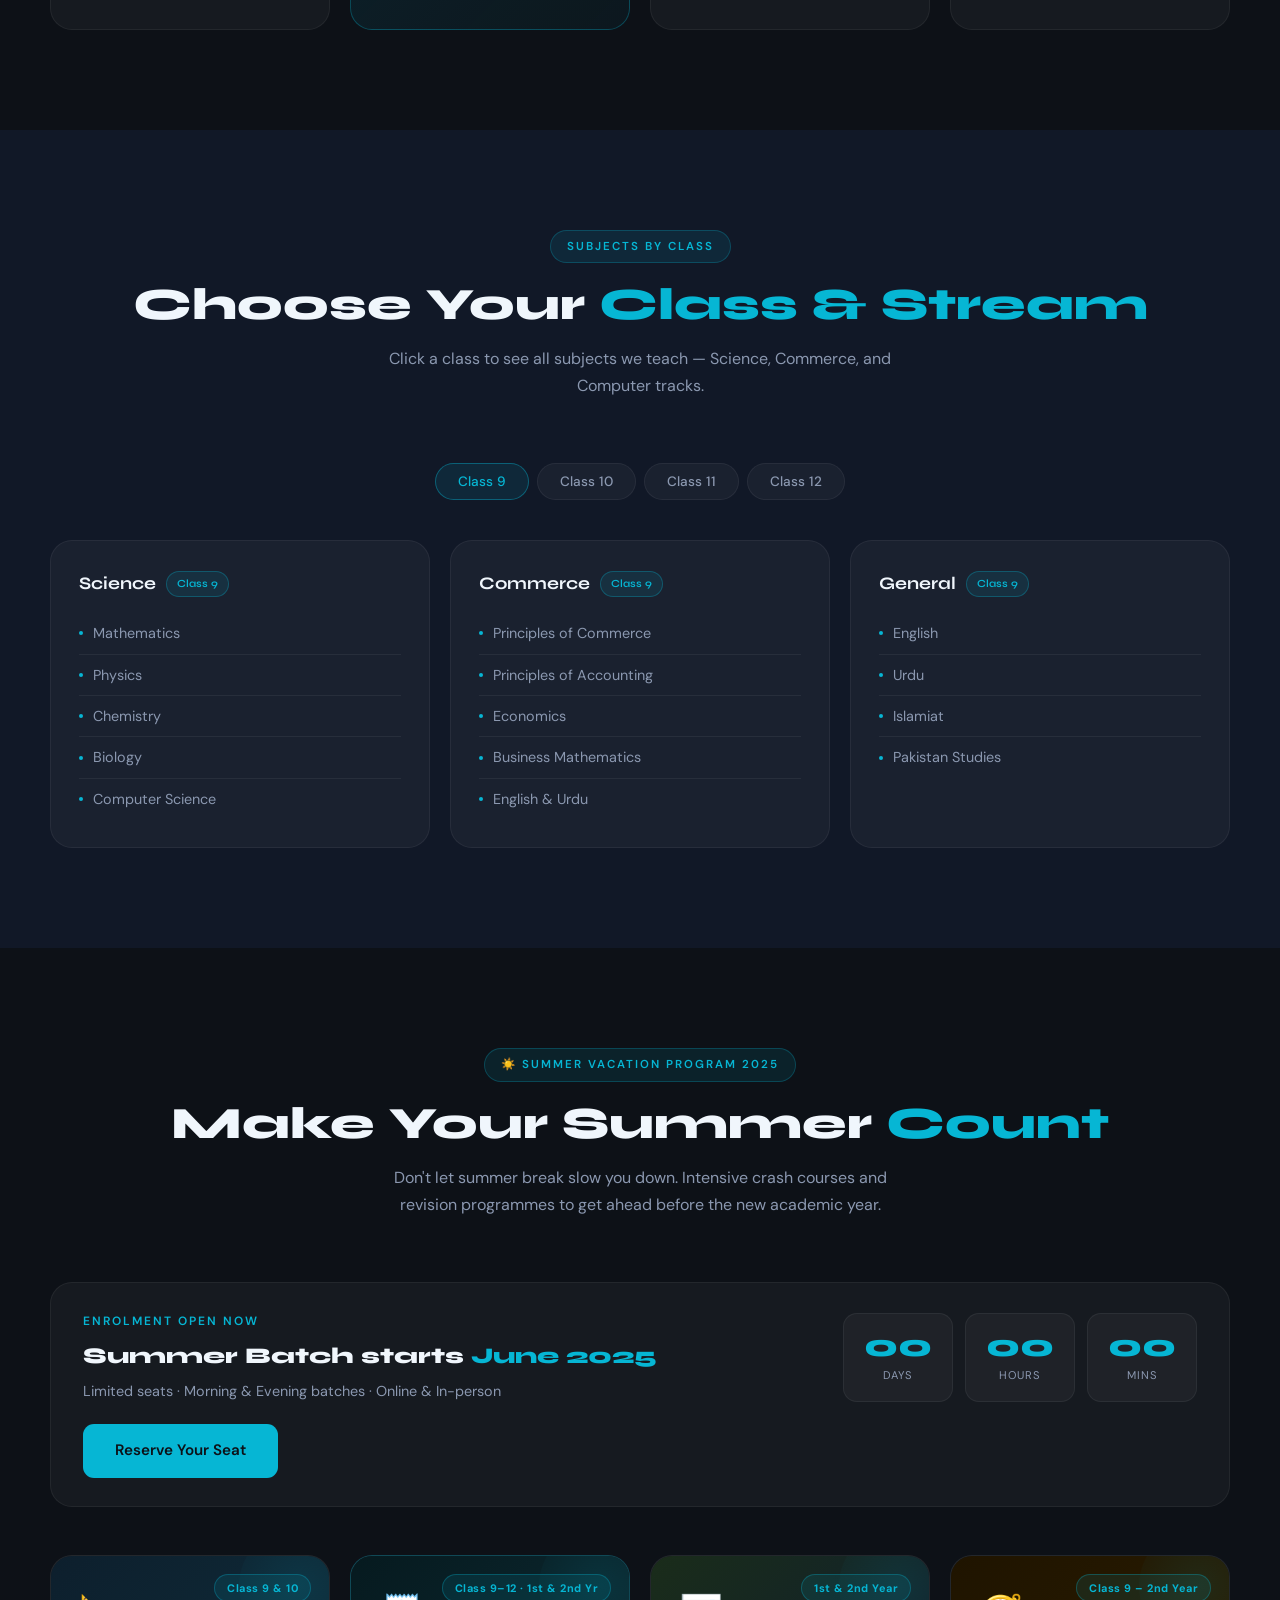
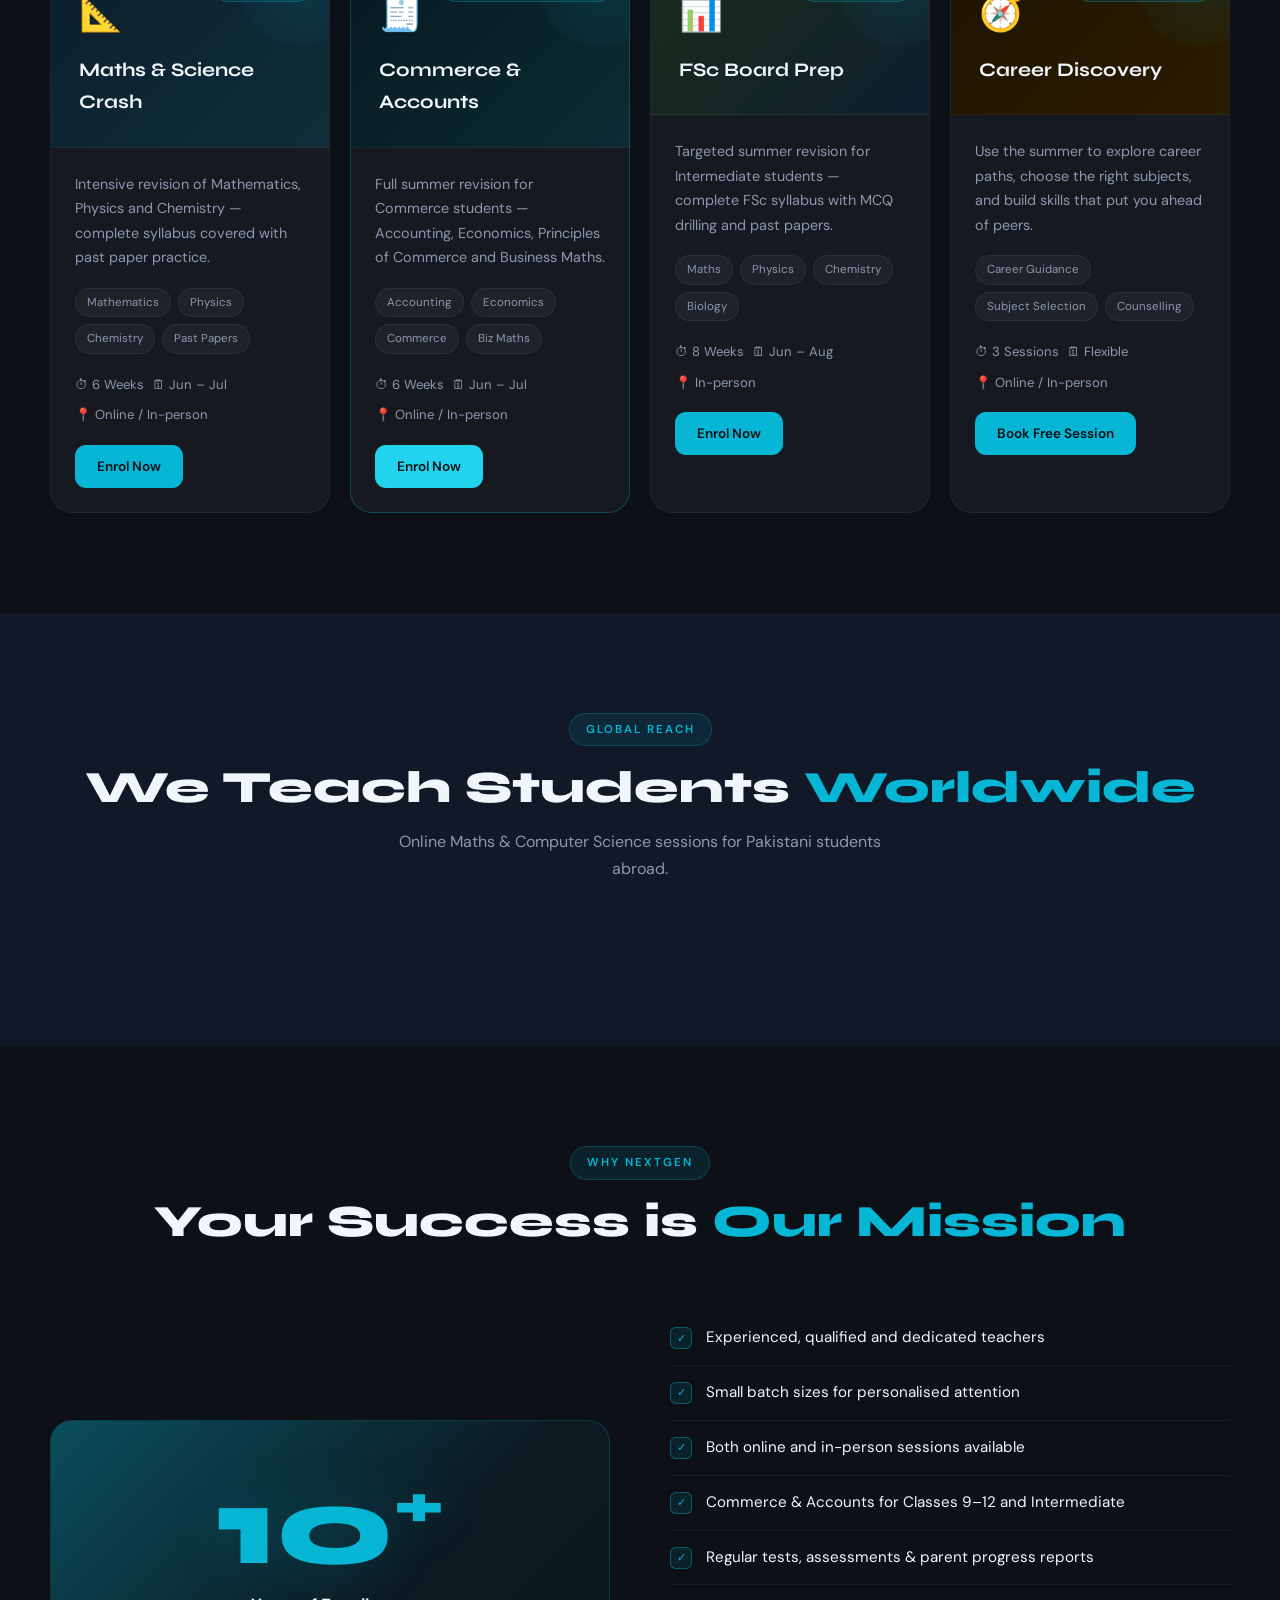
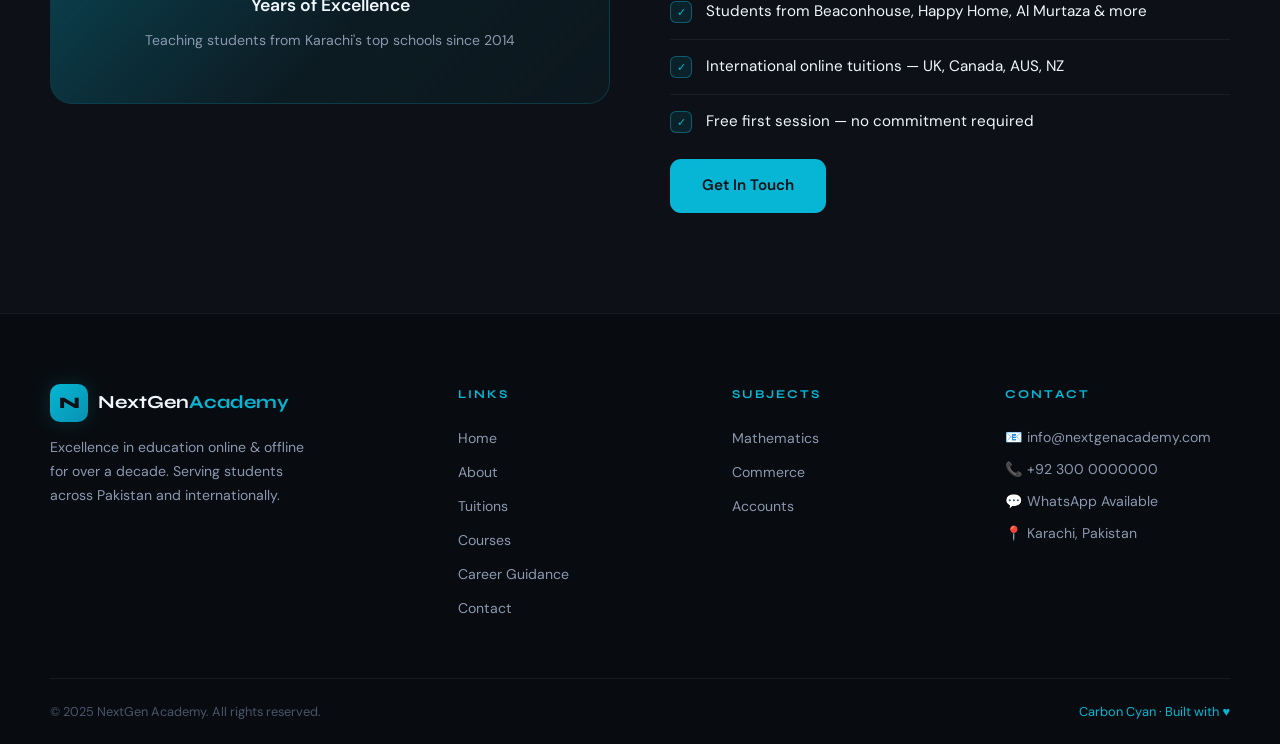
==== commit 26e8fe15: "Update index.html" ====
--- a/index.html
+++ b/index.html
@@ -48,6 +48,7 @@
   display: flex; align-items: center; justify-content: center;
   font-family: var(--fh); font-weight: 800; font-size: 1rem; color: #0d1117;
   box-shadow: 0 0 20px var(--cglow);
+  flex-shrink: 0;
 }
 .logo-name { font-family: var(--fh); font-size: 1.15rem; font-weight: 700; }
 .logo-name em { color: var(--cyan); font-style: normal; }
@@ -57,7 +58,7 @@
 .nav-links a.on { color: var(--cyan); }
 .nav-btn { background: var(--cyan) !important; color: #0d1117 !important; font-weight: 600 !important; border-radius: 9px !important; padding: 8px 20px !important; }
 .nav-btn:hover { background: var(--cyan2) !important; box-shadow: 0 0 24px var(--cglow) !important; }
-.hbg { display: none; background: none; border: 1px solid var(--line); border-radius: 8px; color: var(--white); font-size: 1.3rem; padding: 5px 9px; cursor: pointer; }
+.hbg { display: none; background: none; border: 1px solid var(--line); border-radius: 8px; color: var(--white); font-size: 1.3rem; padding: 5px 9px; cursor: pointer; flex-shrink: 0; }
 
 /* ── HERO ── */
 .hero {
@@ -85,7 +86,7 @@
   padding: 7px 16px; border-radius: 40px; margin-bottom: 26px;
   animation: fadeUp .8s ease both;
 }
-.live-dot { width: 6px; height: 6px; border-radius: 50%; background: var(--cyan); animation: blink 2s ease-in-out infinite; }
+.live-dot { width: 6px; height: 6px; border-radius: 50%; background: var(--cyan); animation: blink 2s ease-in-out infinite; flex-shrink: 0; }
 @keyframes blink { 0%,100%{opacity:1} 50%{opacity:.15} }
 
 .hero h1 {
@@ -99,12 +100,12 @@
 .hero-sub { color: var(--gray); font-size: 1.02rem; max-width: 480px; margin-bottom: 38px; animation: fadeUp 1s .3s ease both; }
 
 .hero-btns { display: flex; gap: 14px; flex-wrap: wrap; margin-bottom: 52px; animation: fadeUp 1s .45s ease both; }
-.btn-p { display: inline-block; background: var(--cyan); color: #0d1117; font-weight: 600; font-size: .95rem; padding: 14px 32px; border-radius: 11px; transition: .3s; border: none; cursor: pointer; font-family: var(--fb); }
+.btn-p { display: inline-block; background: var(--cyan); color: #0d1117; font-weight: 600; font-size: .95rem; padding: 14px 32px; border-radius: 11px; transition: .3s; border: none; cursor: pointer; font-family: var(--fb); white-space: nowrap; }
 .btn-p:hover { background: var(--cyan2); box-shadow: 0 0 36px var(--cglow); transform: translateY(-2px); }
-.btn-o { display: inline-block; background: transparent; color: var(--white); font-weight: 500; font-size: .95rem; padding: 14px 32px; border-radius: 11px; border: 1px solid rgba(255,255,255,.18); transition: .3s; }
+.btn-o { display: inline-block; background: transparent; color: var(--white); font-weight: 500; font-size: .95rem; padding: 14px 32px; border-radius: 11px; border: 1px solid rgba(255,255,255,.18); transition: .3s; white-space: nowrap; }
 .btn-o:hover { border-color: var(--cyan); color: var(--cyan); transform: translateY(-2px); }
 
-.stats { display: flex; gap: 0; animation: fadeUp 1s .6s ease both; }
+.stats { display: flex; gap: 0; animation: fadeUp 1s .6s ease both; flex-wrap: wrap; }
 .st { padding: 0 30px; border-right: 1px solid var(--line); }
 .st:first-child { padding-left: 0; }
 .st:last-child { border-right: none; }
@@ -190,8 +191,8 @@
   transition: .3s;
 }
 .subj-card:hover { border-color: rgba(6,182,212,.3); transform: translateY(-4px); box-shadow: 0 16px 40px rgba(0,0,0,.3); }
-.subj-card h3 { font-family: var(--fh); font-size: 1.1rem; margin-bottom: 14px; display: flex; align-items: center; gap: 10px; }
-.subj-badge { background: var(--cdim); color: var(--cyan); font-size: .68rem; font-weight: 600; padding: 3px 10px; border-radius: 20px; border: 1px solid rgba(6,182,212,.3); }
+.subj-card h3 { font-family: var(--fh); font-size: 1.1rem; margin-bottom: 14px; display: flex; align-items: center; gap: 10px; flex-wrap: wrap; }
+.subj-badge { background: var(--cdim); color: var(--cyan); font-size: .68rem; font-weight: 600; padding: 3px 10px; border-radius: 20px; border: 1px solid rgba(6,182,212,.3); white-space: nowrap; }
 .subj-list { list-style: none; }
 .subj-list li { padding: 8px 0; border-bottom: 1px solid var(--line); color: var(--gray); font-size: .9rem; display: flex; align-items: center; gap: 10px; }
 .subj-list li:last-child { border-bottom: none; }
@@ -257,10 +258,21 @@
 .cc-tags { display: flex; flex-wrap: wrap; gap: 7px; margin-bottom: 20px; }
 .cc-tags span { background: var(--glass); border: 1px solid var(--line); color: var(--gray); font-size: .72rem; padding: 4px 11px; border-radius: 20px; }
 
+/* ── COURSE META ROW (⏱ 🗓 📍) ── */
+.cc-meta { display: flex; flex-wrap: wrap; gap: 8px; font-size: .82rem; color: var(--gray); margin-bottom: 18px; }
+.cc-meta span { white-space: nowrap; }
+
 /* ── INFO BOX ── */
 .info-box {
   background: var(--glass); border: 1px solid var(--line); border-radius: var(--rl); padding: 28px 32px;
 }
+
+/* ── COUNTDOWN ── */
+.cd-wrap { display: flex; align-items: center; justify-content: space-between; flex-wrap: wrap; gap: 20px; }
+.cd-boxes { display: flex; gap: 12px; flex-wrap: wrap; }
+.cd-box { background: var(--glass); border: 1px solid var(--line); border-radius: 14px; padding: 16px 20px; text-align: center; min-width: 68px; }
+.cd-num { font-family: var(--fh); font-size: 2rem; font-weight: 800; color: var(--cyan); line-height: 1; }
+.cd-lbl { font-size: .7rem; color: var(--gray); text-transform: uppercase; letter-spacing: 1px; margin-top: 4px; }
 
 /* ── FOOTER ── */
 .footer { background: #080c10; border-top: 1px solid var(--line); padding: 70px 28px 0; }
@@ -271,7 +283,7 @@
 .footer-col a { color: var(--gray); font-size: .88rem; padding: 5px 0; transition: .2s; }
 .footer-col a:hover { color: var(--cyan); padding-left: 6px; }
 .footer-col p { color: var(--gray); font-size: .88rem; padding: 4px 0; }
-.footer-bottom { max-width: 1180px; margin: 0 auto; border-top: 1px solid var(--line); padding: 22px 0; display: flex; justify-content: space-between; align-items: center; }
+.footer-bottom { max-width: 1180px; margin: 0 auto; border-top: 1px solid var(--line); padding: 22px 0; display: flex; justify-content: space-between; align-items: center; flex-wrap: wrap; gap: 8px; }
 .footer-bottom p { color: var(--gray2); font-size: .8rem; }
 .footer-bottom .made { color: var(--cyan); font-size: .8rem; }
 
@@ -289,49 +301,67 @@
 
 /* ── RESPONSIVE ── */
 @media(max-width:1024px){
-  .hero-inner{gap:48px}
-}
+  .hero-inner { gap: 48px; }
+}
+
 @media(max-width:900px) {
-  .hero-inner { grid-template-columns: 1fr; text-align:center; }
+  .hero-inner { grid-template-columns: 1fr; text-align: center; }
   .hero-visual { display: none; }
-  .hero-sub { margin-left:auto; margin-right:auto; }
-  .hero-btns { justify-content:center; }
-  .stats { justify-content:center; }
-  .st { padding:0 16px; }
-  .whyus-grid { grid-template-columns: 1fr; gap:36px!important; }
+  .hero-sub { margin-left: auto; margin-right: auto; }
+  .hero-btns { justify-content: center; }
+  .stats { justify-content: center; }
+  .st { padding: 0 16px; }
+  .whyus-grid { grid-template-columns: 1fr; gap: 36px !important; }
   .footer-inner { grid-template-columns: 1fr 1fr; }
-  .footer-bottom { flex-direction: column; gap: 8px; }
   .mini-stats { grid-template-columns: 1fr 1fr; }
-  .hero-inner .btn-p,.hero-inner .btn-o{margin:0 auto}
-}
-@media(max-width:768px){
-  .whyus-grid img,.whyus-grid .visual-block{display:none}
-  .hero-inner h1{font-size:clamp(2rem,7vw,3.2rem)}
-}
+}
+
+@media(max-width:768px) {
+  .hero-inner h1 { font-size: clamp(2rem, 7vw, 3.2rem); }
+  .sec { padding: 70px 20px; }
+  .info-box { padding: 22px 20px; }
+  .cd-wrap { flex-direction: column; align-items: flex-start; }
+  .cd-boxes { width: 100%; justify-content: flex-start; }
+  .cd-box { flex: 1; min-width: 60px; padding: 14px 10px; }
+  .cd-num { font-size: 1.6rem; }
+  .whyus-visual { padding: 36px 24px; }
+  .big-yr { font-size: 5rem; }
+  .big-plus { font-size: 3rem; }
+}
+
 @media(max-width:640px) {
   .nav-links { display: none; flex-direction: column; position: absolute; top: 68px; left: 0; right: 0; background: rgba(13,17,23,.98); border-bottom: 1px solid var(--line); padding: 12px; }
   .nav-links.open { display: flex; }
   .hbg { display: block; }
-  .stats { flex-wrap: wrap; gap: 16px; justify-content:center; }
+  .stats { flex-wrap: wrap; gap: 16px; justify-content: center; }
   .st { border-right: none; padding: 0 14px; }
   .footer-inner { grid-template-columns: 1fr; }
-  .mini-stats { grid-template-columns: 1fr 1fr; gap:8px!important; }
-}
+  .mini-stats { grid-template-columns: 1fr 1fr; gap: 8px !important; }
+  .hero { padding: 90px 16px 60px; }
+  .hero-btns { flex-direction: column; align-items: center; gap: 10px; }
+  .btn-p, .btn-o { width: 100%; max-width: 280px; text-align: center; }
+  .cd-boxes { justify-content: center; }
+  .cd-box { min-width: 56px; padding: 12px 8px; }
+  .cd-num { font-size: 1.4rem; }
+}
+
 @media(max-width:420px){
   .mini-stats { grid-template-columns: 1fr; }
+  .cd-boxes { gap: 8px; }
+  .nav-inner { padding: 0 16px; }
 }
 
 /* WHATSAPP FLOAT BUTTON */
-.wa-float{position:fixed;bottom:24px;right:24px;z-index:9999}
-.wa-float a{display:flex;align-items:center;justify-content:center;width:48px;height:48px;background:#25D366;border-radius:50%;box-shadow:0 4px 18px rgba(37,211,102,.45),0 2px 8px rgba(0,0,0,.25);transition:.3s;text-decoration:none;position:relative}
-.wa-float a:hover{background:#1ebe5d;transform:translateY(-3px) scale(1.08);box-shadow:0 6px 28px rgba(37,211,102,.6)}
-.wa-float svg{width:22px;height:22px;fill:#fff;flex-shrink:0}
-.wa-float a::before{content:'';position:absolute;inset:-3px;border-radius:50%;border:2px solid rgba(37,211,102,.5);animation:wa-ring 2.5s ease-in-out infinite;pointer-events:none}
-@keyframes wa-ring{0%,100%{transform:scale(1);opacity:.6}60%{transform:scale(1.25);opacity:0}}
+.wa-float { position: fixed; bottom: 24px; right: 24px; z-index: 9999; }
+.wa-float a { display: flex; align-items: center; justify-content: center; width: 48px; height: 48px; background: #25D366; border-radius: 50%; box-shadow: 0 4px 18px rgba(37,211,102,.45), 0 2px 8px rgba(0,0,0,.25); transition: .3s; text-decoration: none; position: relative; }
+.wa-float a:hover { background: #1ebe5d; transform: translateY(-3px) scale(1.08); box-shadow: 0 6px 28px rgba(37,211,102,.6); }
+.wa-float svg { width: 22px; height: 22px; fill: #fff; flex-shrink: 0; }
+.wa-float a::before { content: ''; position: absolute; inset: -3px; border-radius: 50%; border: 2px solid rgba(37,211,102,.5); animation: wa-ring 2.5s ease-in-out infinite; pointer-events: none; }
+@keyframes wa-ring { 0%,100%{transform:scale(1);opacity:.6} 60%{transform:scale(1.25);opacity:0} }
 @media(max-width:640px){
-  .wa-float{bottom:18px;right:16px}
-  .wa-float a{width:44px;height:44px}
-  .wa-float svg{width:20px;height:20px}
+  .wa-float { bottom: 18px; right: 16px; }
+  .wa-float a { width: 44px; height: 44px; }
+  .wa-float svg { width: 20px; height: 20px; }
 }
 </style>
 </head>
@@ -468,7 +498,7 @@
 
 <!-- SUBJECTS TABS -->
 <section class="sec dark">
-  <div style="max-width:1180px;margin:0 auto;padding:0 0;">
+  <div style="max-width:1180px;margin:0 auto;">
     <div class="sec-head reveal">
       <div class="sec-tag">Subjects by Class</div>
       <h2>Choose Your <span class="c">Class & Stream</span></h2>
@@ -533,28 +563,21 @@
 
   <!-- Countdown banner -->
   <div style="max-width:1180px;margin:0 auto 48px;" class="reveal">
-  <div class="info-box" style="display:flex;align-items:center;justify-content:space-between;flex-wrap:wrap;gap:20px;">
-    <div>
-      <div style="font-size:.75rem;color:var(--cyan);text-transform:uppercase;letter-spacing:2px;font-weight:600;margin-bottom:6px;">Enrolment Open Now</div>
-      <div style="font-family:var(--fh);font-size:1.4rem;font-weight:800;">Summer Batch starts <span style="color:var(--cyan)">June 2025</span></div>
-      <div style="color:var(--gray);font-size:.9rem;margin-top:4px;">Limited seats · Morning & Evening batches · Online & In-person</div>
-    </div>
-    <div class="cd-boxes" style="display:flex;gap:12px;flex-wrap:wrap;">
-      <div style="background:var(--glass);border:1px solid var(--line);border-radius:14px;padding:16px 22px;text-align:center;">
-        <div style="font-family:var(--fh);font-size:2rem;font-weight:800;color:var(--cyan)" id="cd-d">00</div>
-        <div style="font-size:.7rem;color:var(--gray);text-transform:uppercase;letter-spacing:1px">Days</div>
-      </div>
-      <div style="background:var(--glass);border:1px solid var(--line);border-radius:14px;padding:16px 22px;text-align:center;">
-        <div style="font-family:var(--fh);font-size:2rem;font-weight:800;color:var(--cyan)" id="cd-h">00</div>
-        <div style="font-size:.7rem;color:var(--gray);text-transform:uppercase;letter-spacing:1px">Hours</div>
-      </div>
-      <div style="background:var(--glass);border:1px solid var(--line);border-radius:14px;padding:16px 22px;text-align:center;">
-        <div style="font-family:var(--fh);font-size:2rem;font-weight:800;color:var(--cyan)" id="cd-m">00</div>
-        <div style="font-size:.7rem;color:var(--gray);text-transform:uppercase;letter-spacing:1px">Mins</div>
-      </div>
-    </div>
-    <a href="contact.html" class="btn-p">Reserve Your Seat</a>
-  </div>
+    <div class="info-box">
+      <div class="cd-wrap">
+        <div>
+          <div style="font-size:.75rem;color:var(--cyan);text-transform:uppercase;letter-spacing:2px;font-weight:600;margin-bottom:6px;">Enrolment Open Now</div>
+          <div style="font-family:var(--fh);font-size:1.4rem;font-weight:800;">Summer Batch starts <span style="color:var(--cyan)">June 2025</span></div>
+          <div style="color:var(--gray);font-size:.9rem;margin-top:4px;">Limited seats · Morning & Evening batches · Online & In-person</div>
+        </div>
+        <div class="cd-boxes">
+          <div class="cd-box"><div class="cd-num" id="cd-d">00</div><div class="cd-lbl">Days</div></div>
+          <div class="cd-box"><div class="cd-num" id="cd-h">00</div><div class="cd-lbl">Hours</div></div>
+          <div class="cd-box"><div class="cd-num" id="cd-m">00</div><div class="cd-lbl">Mins</div></div>
+        </div>
+        <a href="contact.html" class="btn-p">Reserve Your Seat</a>
+      </div>
+    </div>
   </div>
 
   <!-- Program cards -->
@@ -569,9 +592,7 @@
       <div class="cc-body">
         <p>Intensive revision of Mathematics, Physics and Chemistry — complete syllabus covered with past paper practice.</p>
         <div class="cc-tags"><span>Mathematics</span><span>Physics</span><span>Chemistry</span><span>Past Papers</span></div>
-        <div style="display:flex;justify-content:space-between;font-size:.82rem;color:var(--gray);margin-bottom:18px;">
-          <span>⏱ 6 Weeks</span><span>🗓 Jun – Jul</span><span>📍 Online / In-person</span>
-        </div>
+        <div class="cc-meta"><span>⏱ 6 Weeks</span><span>🗓 Jun – Jul</span><span>📍 Online / In-person</span></div>
         <a href="contact.html" class="btn-p" style="font-size:.85rem;padding:10px 22px;">Enrol Now</a>
       </div>
     </div>
@@ -585,9 +606,7 @@
       <div class="cc-body">
         <p>Full summer revision for Commerce students — Accounting, Economics, Principles of Commerce and Business Maths.</p>
         <div class="cc-tags"><span>Accounting</span><span>Economics</span><span>Commerce</span><span>Biz Maths</span></div>
-        <div style="display:flex;justify-content:space-between;font-size:.82rem;color:var(--gray);margin-bottom:18px;">
-          <span>⏱ 6 Weeks</span><span>🗓 Jun – Jul</span><span>📍 Online / In-person</span>
-        </div>
+        <div class="cc-meta"><span>⏱ 6 Weeks</span><span>🗓 Jun – Jul</span><span>📍 Online / In-person</span></div>
         <a href="contact.html" class="btn-p" style="font-size:.85rem;padding:10px 22px;background:var(--cyan2);">Enrol Now</a>
       </div>
     </div>
@@ -601,9 +620,7 @@
       <div class="cc-body">
         <p>Targeted summer revision for Intermediate students — complete FSc syllabus with MCQ drilling and past papers.</p>
         <div class="cc-tags"><span>Maths</span><span>Physics</span><span>Chemistry</span><span>Biology</span></div>
-        <div style="display:flex;justify-content:space-between;font-size:.82rem;color:var(--gray);margin-bottom:18px;">
-          <span>⏱ 8 Weeks</span><span>🗓 Jun – Aug</span><span>📍 In-person</span>
-        </div>
+        <div class="cc-meta"><span>⏱ 8 Weeks</span><span>🗓 Jun – Aug</span><span>📍 In-person</span></div>
         <a href="contact.html" class="btn-p" style="font-size:.85rem;padding:10px 22px;">Enrol Now</a>
       </div>
     </div>
@@ -617,9 +634,7 @@
       <div class="cc-body">
         <p>Use the summer to explore career paths, choose the right subjects, and build skills that put you ahead of peers.</p>
         <div class="cc-tags"><span>Career Guidance</span><span>Subject Selection</span><span>Counselling</span></div>
-        <div style="display:flex;justify-content:space-between;font-size:.82rem;color:var(--gray);margin-bottom:18px;">
-          <span>⏱ 3 Sessions</span><span>🗓 Flexible</span><span>📍 Online / In-person</span>
-        </div>
+        <div class="cc-meta"><span>⏱ 3 Sessions</span><span>🗓 Flexible</span><span>📍 Online / In-person</span></div>
         <a href="contact.html" class="btn-p" style="font-size:.85rem;padding:10px 22px;">Book Free Session</a>
       </div>
     </div>
@@ -705,46 +720,59 @@
 
 <script>
 // Navbar scroll
-window.addEventListener('scroll',()=>{
-  document.getElementById('nav').classList.toggle('scrolled', window.scrollY>40);
+window.addEventListener('scroll', () => {
+  document.getElementById('nav').classList.toggle('scrolled', window.scrollY > 40);
 });
 
 // Hamburger
-document.getElementById('hbg').addEventListener('click',()=>{
+document.getElementById('hbg').addEventListener('click', () => {
   document.getElementById('nl').classList.toggle('open');
 });
 
+// Close menu when a link is clicked (mobile)
+document.querySelectorAll('#nl a').forEach(link => {
+  link.addEventListener('click', () => {
+    document.getElementById('nl').classList.remove('open');
+  });
+});
+
 // Scroll reveal
 const revealEls = document.querySelectorAll('.reveal');
-const obs = new IntersectionObserver((entries)=>{
-  entries.forEach(e=>{ if(e.isIntersecting){ e.target.classList.add('in'); obs.unobserve(e.target); } });
-},{threshold:0.12});
-revealEls.forEach(el=>obs.observe(el));
+const obs = new IntersectionObserver((entries) => {
+  entries.forEach(e => { if (e.isIntersecting) { e.target.classList.add('in'); obs.unobserve(e.target); } });
+}, { threshold: 0.12 });
+revealEls.forEach(el => obs.observe(el));
 
 // Countdown to June 1 2025
-function updateCountdown(){
+function updateCountdown() {
   const target = new Date('2025-06-01T00:00:00');
   const now = new Date();
   const diff = target - now;
-  if(diff <= 0){ document.getElementById('cd-d').textContent='00'; document.getElementById('cd-h').textContent='00'; document.getElementById('cd-m').textContent='00'; return; }
-  const d = Math.floor(diff/86400000);
-  const h = Math.floor((diff%86400000)/3600000);
-  const m = Math.floor((diff%3600000)/60000);
-  document.getElementById('cd-d').textContent = String(d).padStart(2,'0');
-  document.getElementById('cd-h').textContent = String(h).padStart(2,'0');
-  document.getElementById('cd-m').textContent = String(m).padStart(2,'0');
-}
-updateCountdown(); setInterval(updateCountdown, 60000);
+  if (diff <= 0) {
+    document.getElementById('cd-d').textContent = '00';
+    document.getElementById('cd-h').textContent = '00';
+    document.getElementById('cd-m').textContent = '00';
+    return;
+  }
+  const d = Math.floor(diff / 86400000);
+  const h = Math.floor((diff % 86400000) / 3600000);
+  const m = Math.floor((diff % 3600000) / 60000);
+  document.getElementById('cd-d').textContent = String(d).padStart(2, '0');
+  document.getElementById('cd-h').textContent = String(h).padStart(2, '0');
+  document.getElementById('cd-m').textContent = String(m).padStart(2, '0');
+}
+updateCountdown();
+setInterval(updateCountdown, 60000);
 
 // Subject tabs
-function showTab(id){
-  document.querySelectorAll('.tab-panel').forEach(p=>p.classList.remove('on'));
-  document.querySelectorAll('.tab-btn').forEach(b=>b.classList.remove('on'));
+function showTab(id) {
+  document.querySelectorAll('.tab-panel').forEach(p => p.classList.remove('on'));
+  document.querySelectorAll('.tab-btn').forEach(b => b.classList.remove('on'));
   document.getElementById(id).classList.add('on');
   event.target.classList.add('on');
-  document.getElementById(id).querySelectorAll('.reveal').forEach(el=>{
+  document.getElementById(id).querySelectorAll('.reveal').forEach(el => {
     el.classList.remove('in');
-    setTimeout(()=>el.classList.add('in'),80);
+    setTimeout(() => el.classList.add('in'), 80);
   });
 }
 </script>
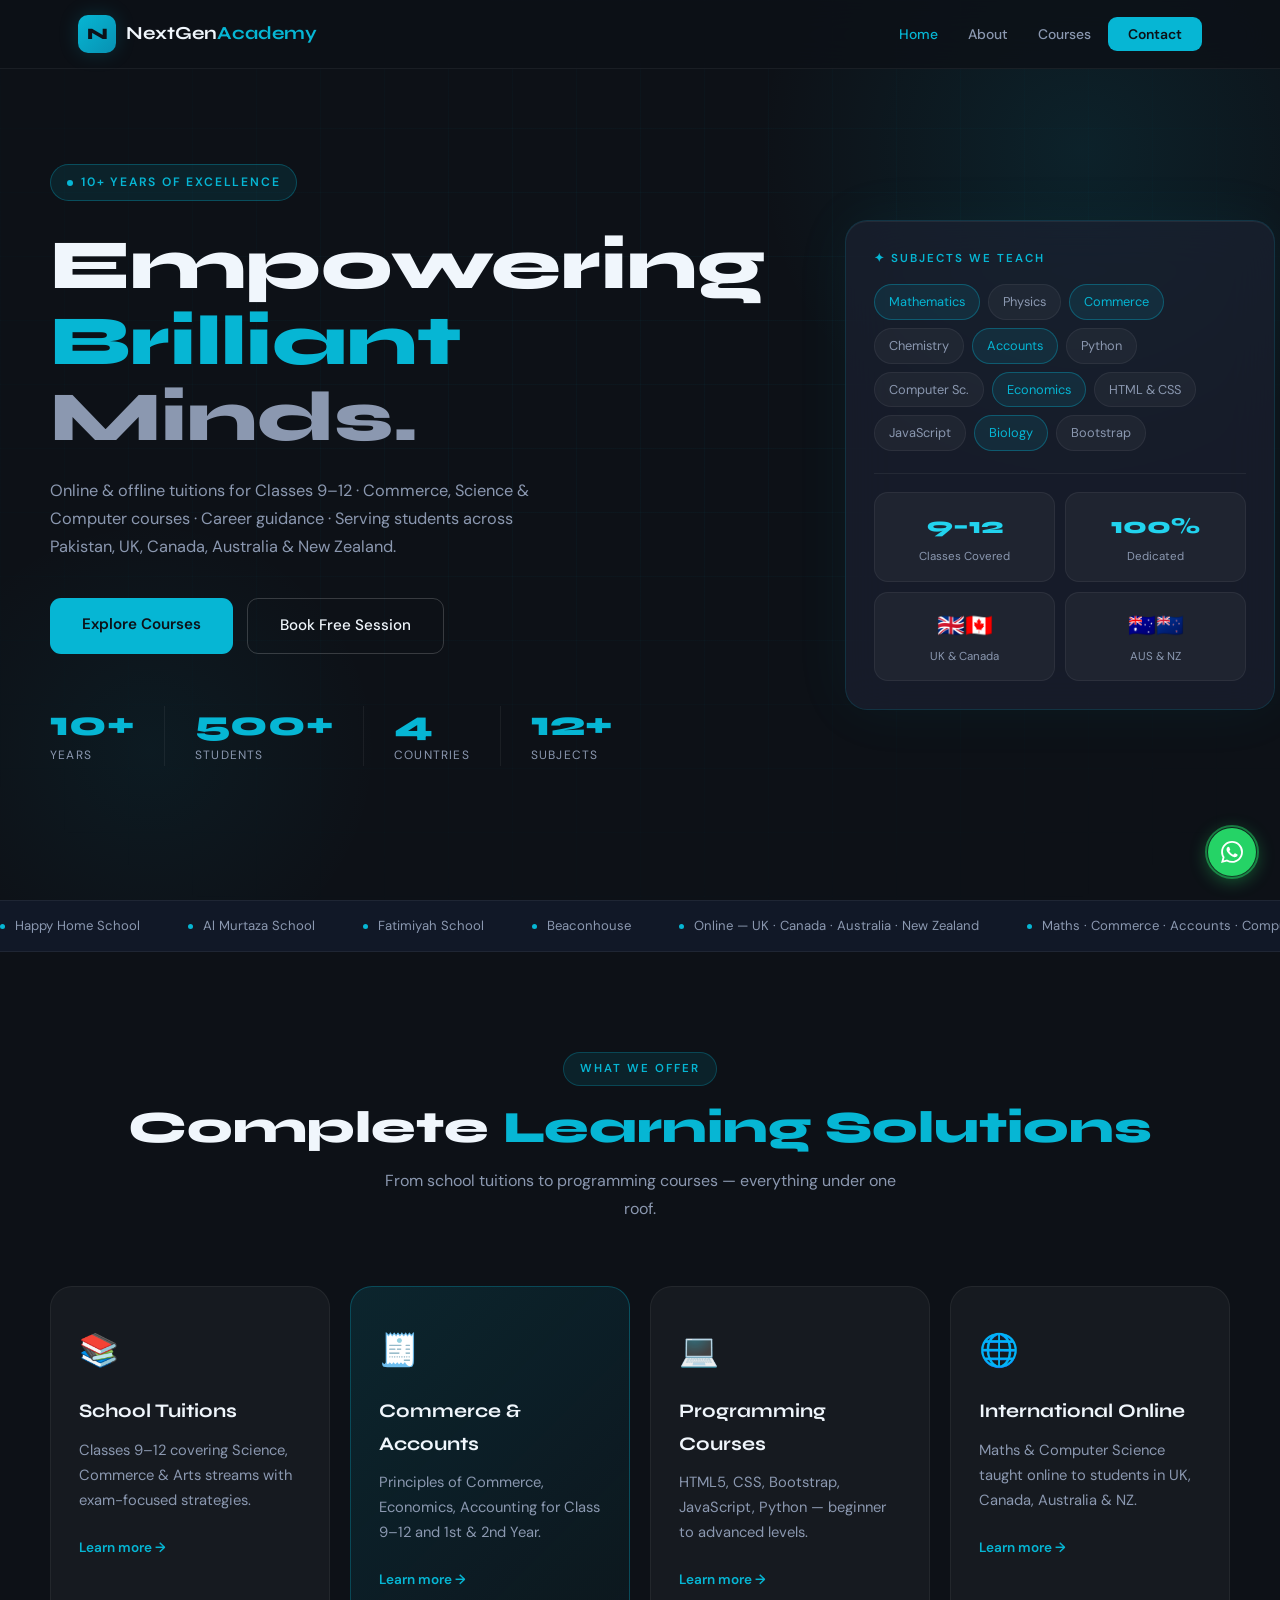
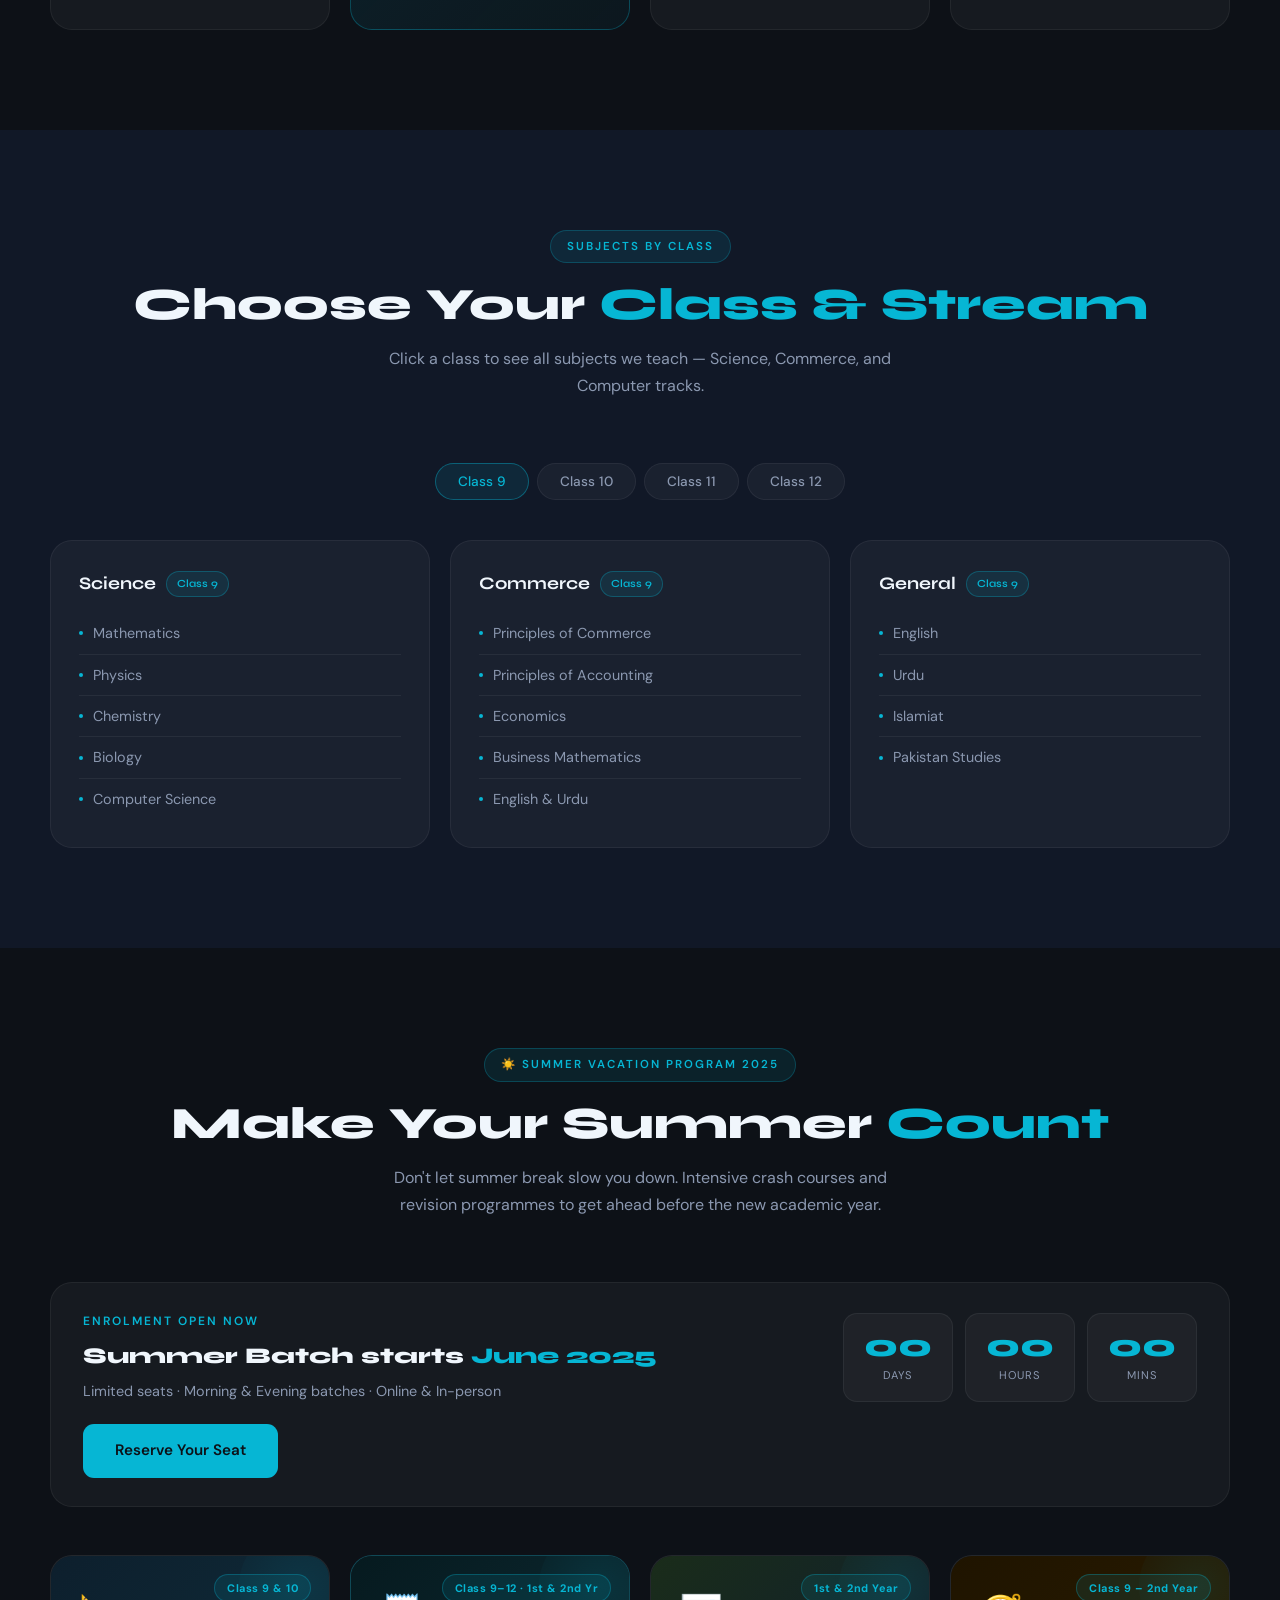
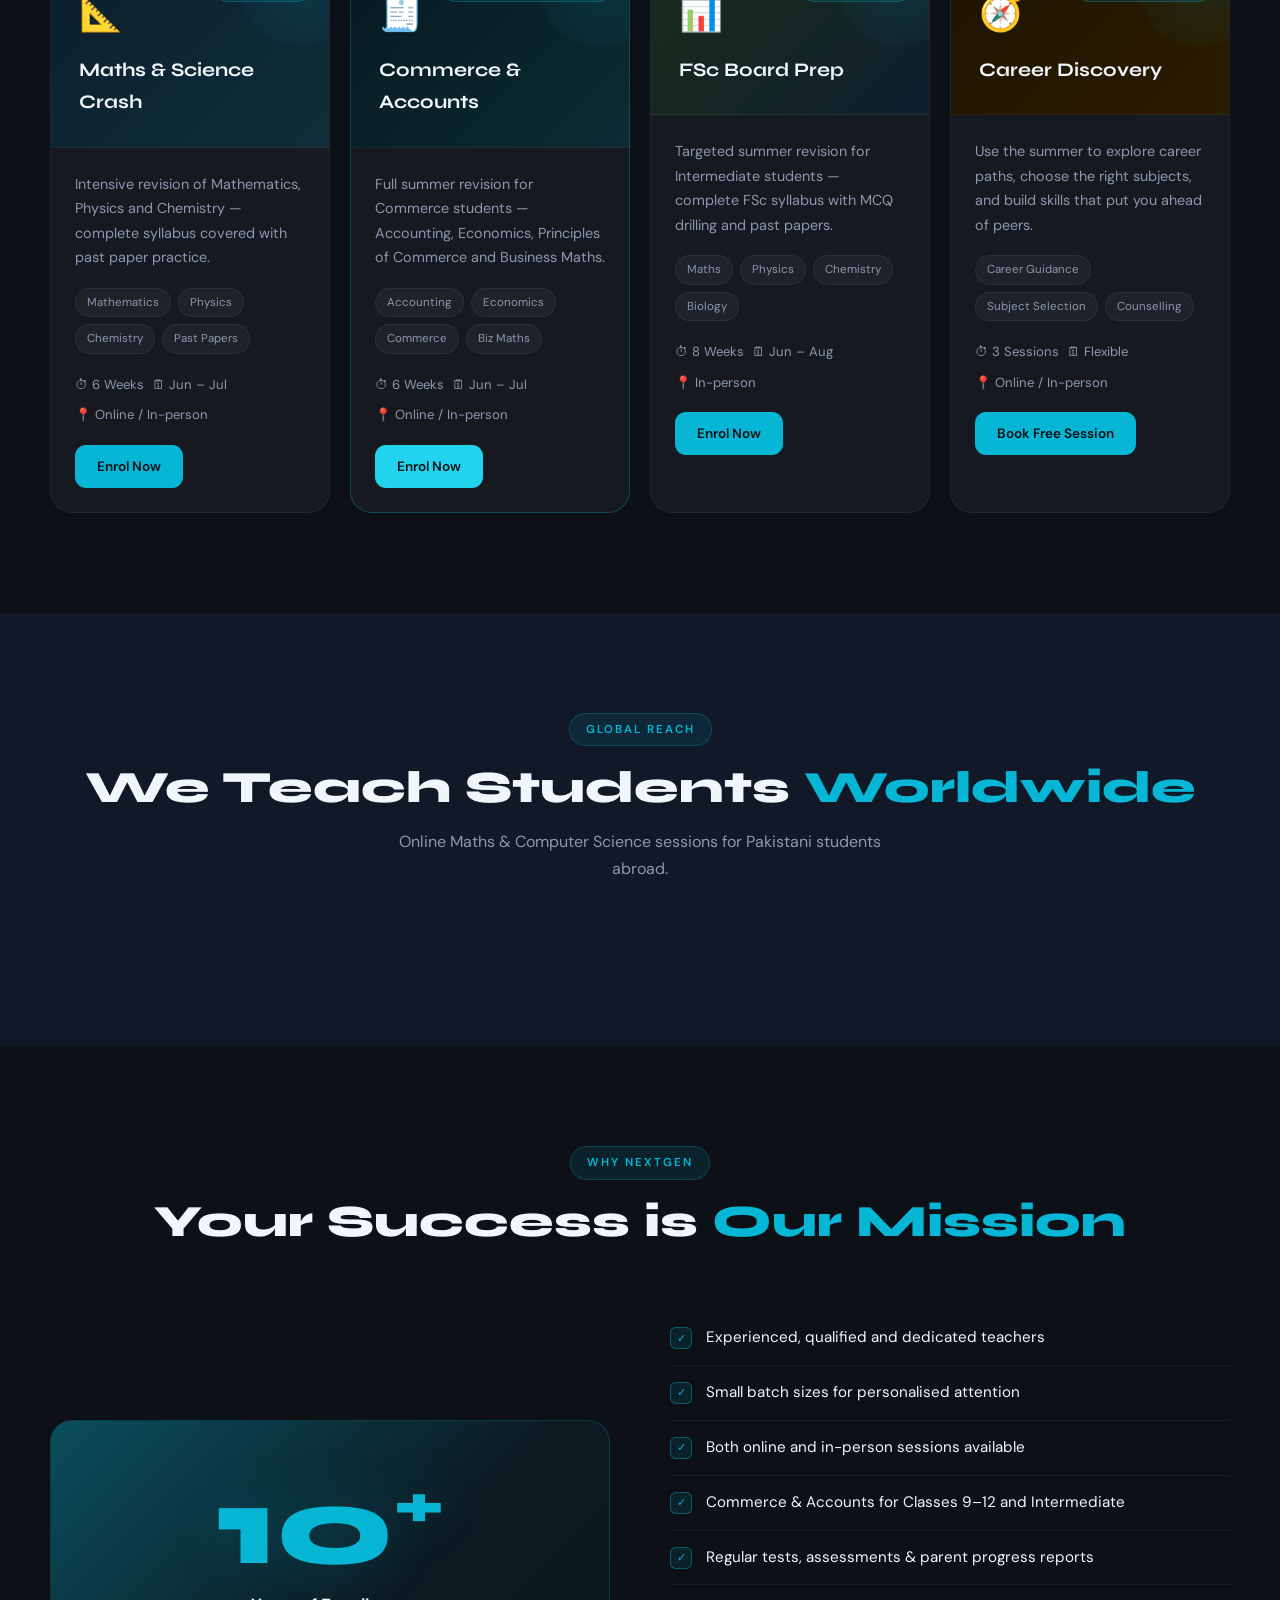
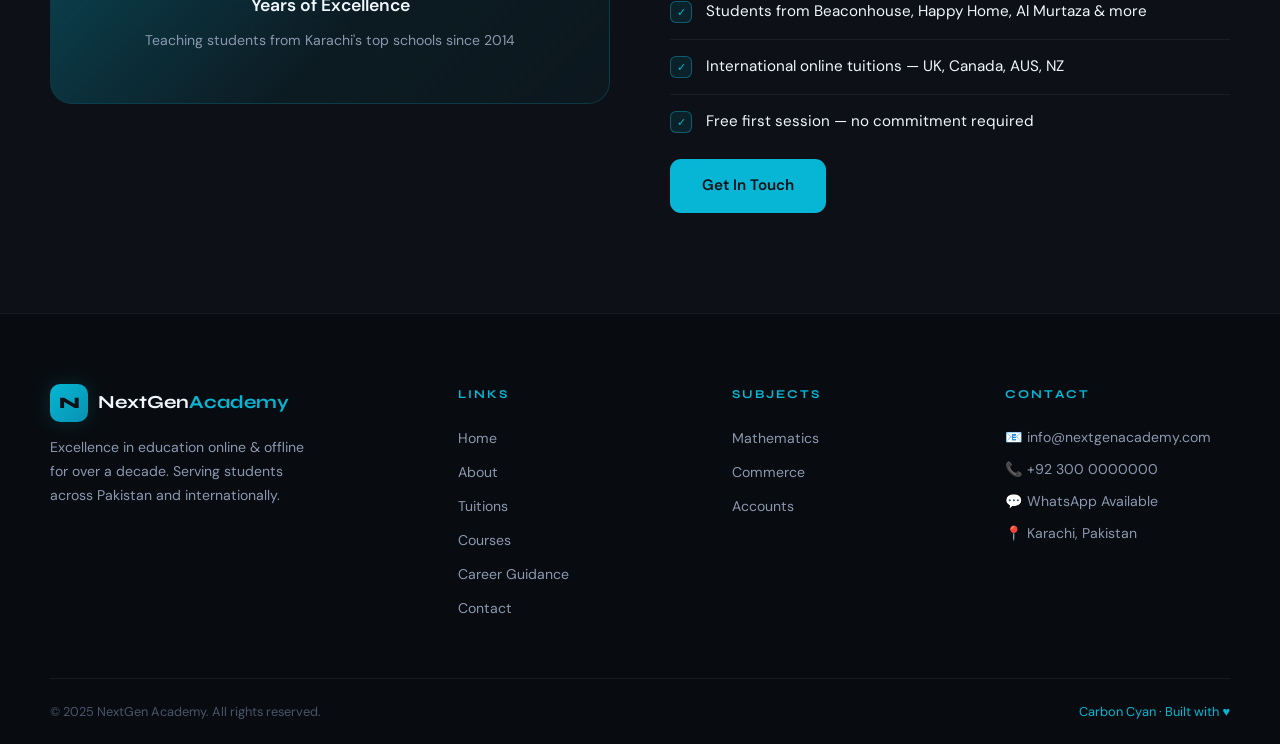
==== commit 7845b3ea: "Update index.html" ====
--- a/index.html
+++ b/index.html
@@ -378,9 +378,9 @@
     <ul class="nav-links" id="nl">
       <li><a href="index.html" class="on">Home</a></li>
       <li><a href="about.html">About</a></li>
-      <li><a href="tuitions.html">Tuitions</a></li>
+      <!-- <li><a href="tuitions.html">Tuitions</a></li> -->
       <li><a href="#">Courses</a></li>
-      <li><a href="#">Career</a></li>
+      <!-- <li><a href="#">Career</a></li> -->
       <li><a href="contact.html" class="nav-btn">Contact</a></li>
     </ul>
   </div>
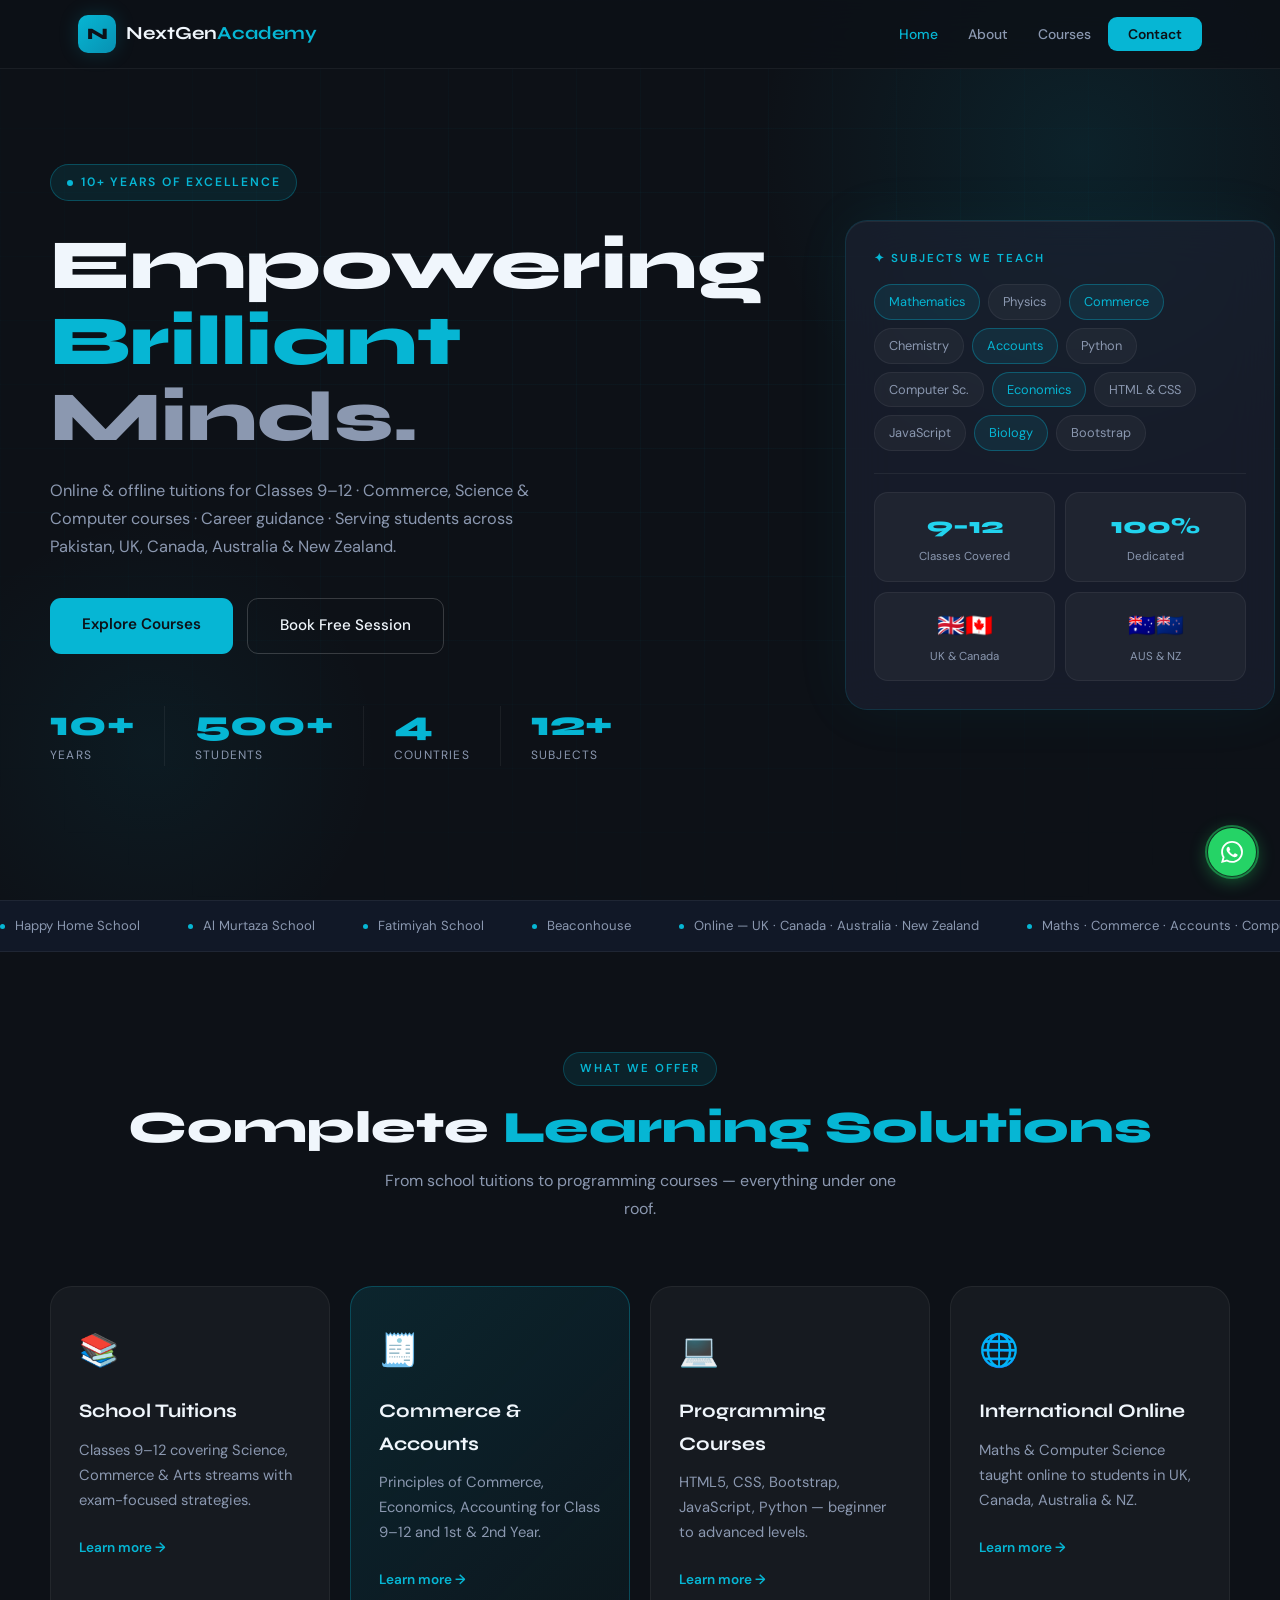
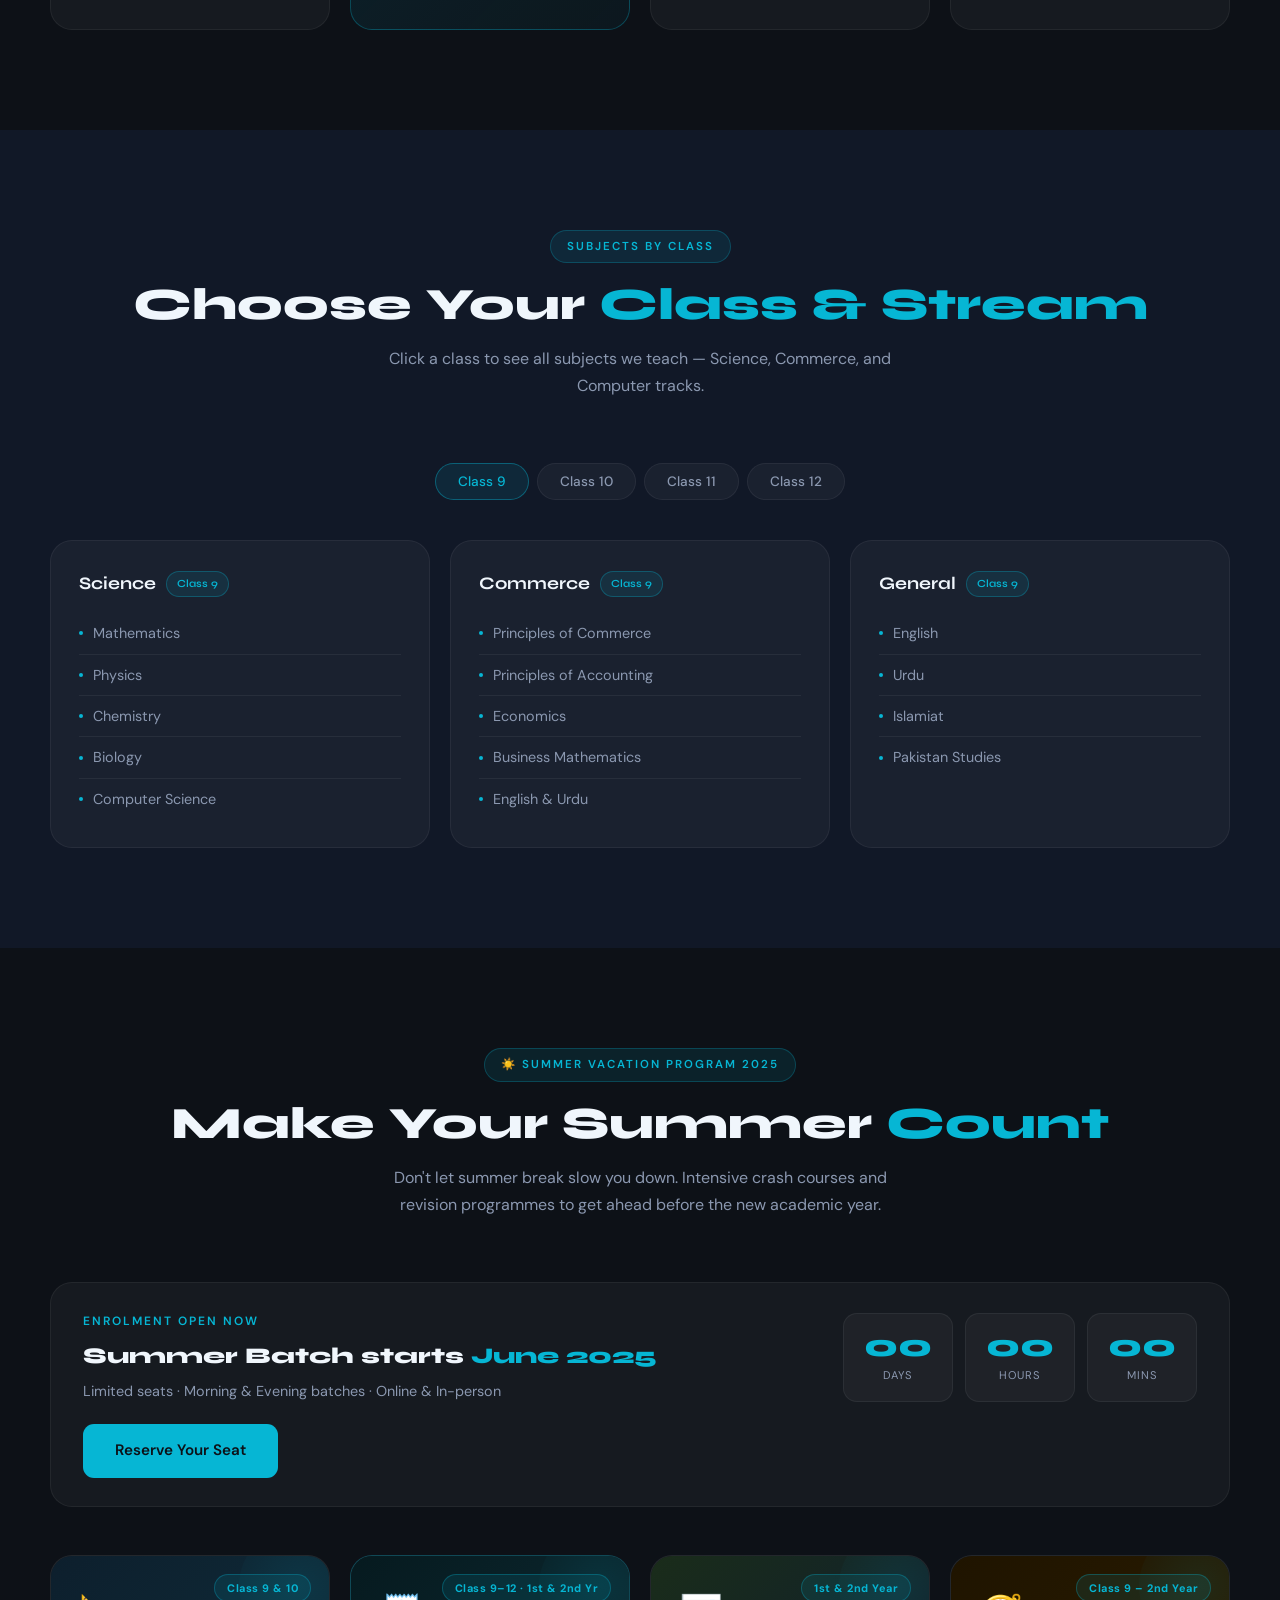
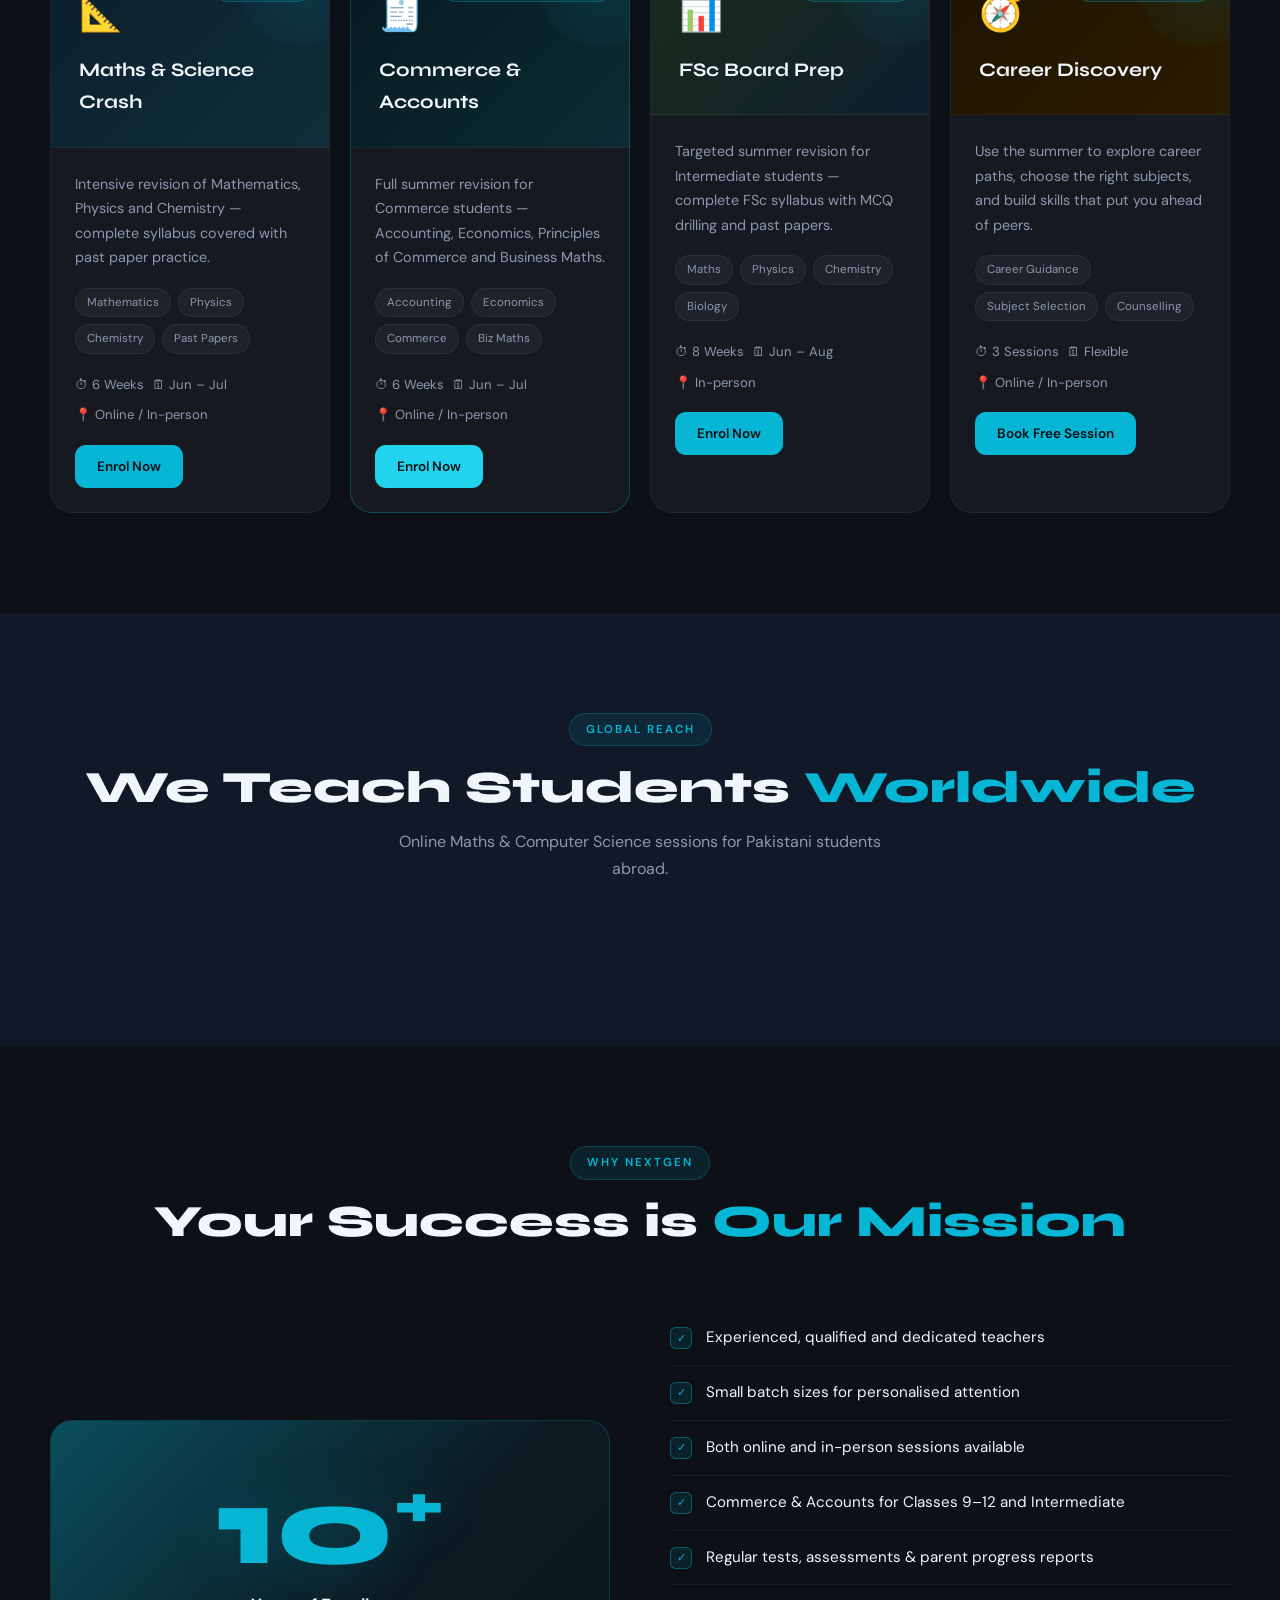
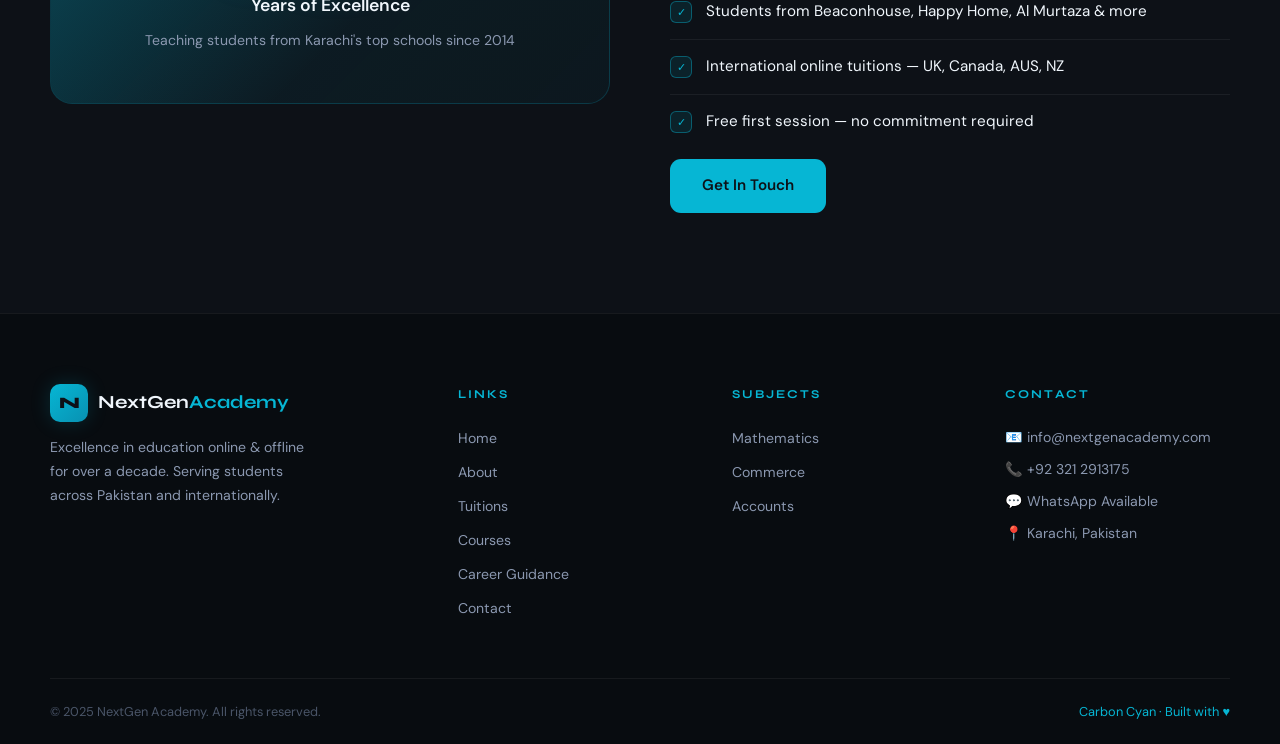
==== commit 474f2b28: "Update index.html" ====
--- a/index.html
+++ b/index.html
@@ -706,7 +706,7 @@
       <h4>Contact</h4>
       <div class="footer-col">
         <p>📧 info@nextgenacademy.com</p>
-        <p>📞 +92 300 0000000</p>
+        <p>📞 +92 321 2913175</p>
         <p>💬 WhatsApp Available</p>
         <p>📍 Karachi, Pakistan</p>
       </div>
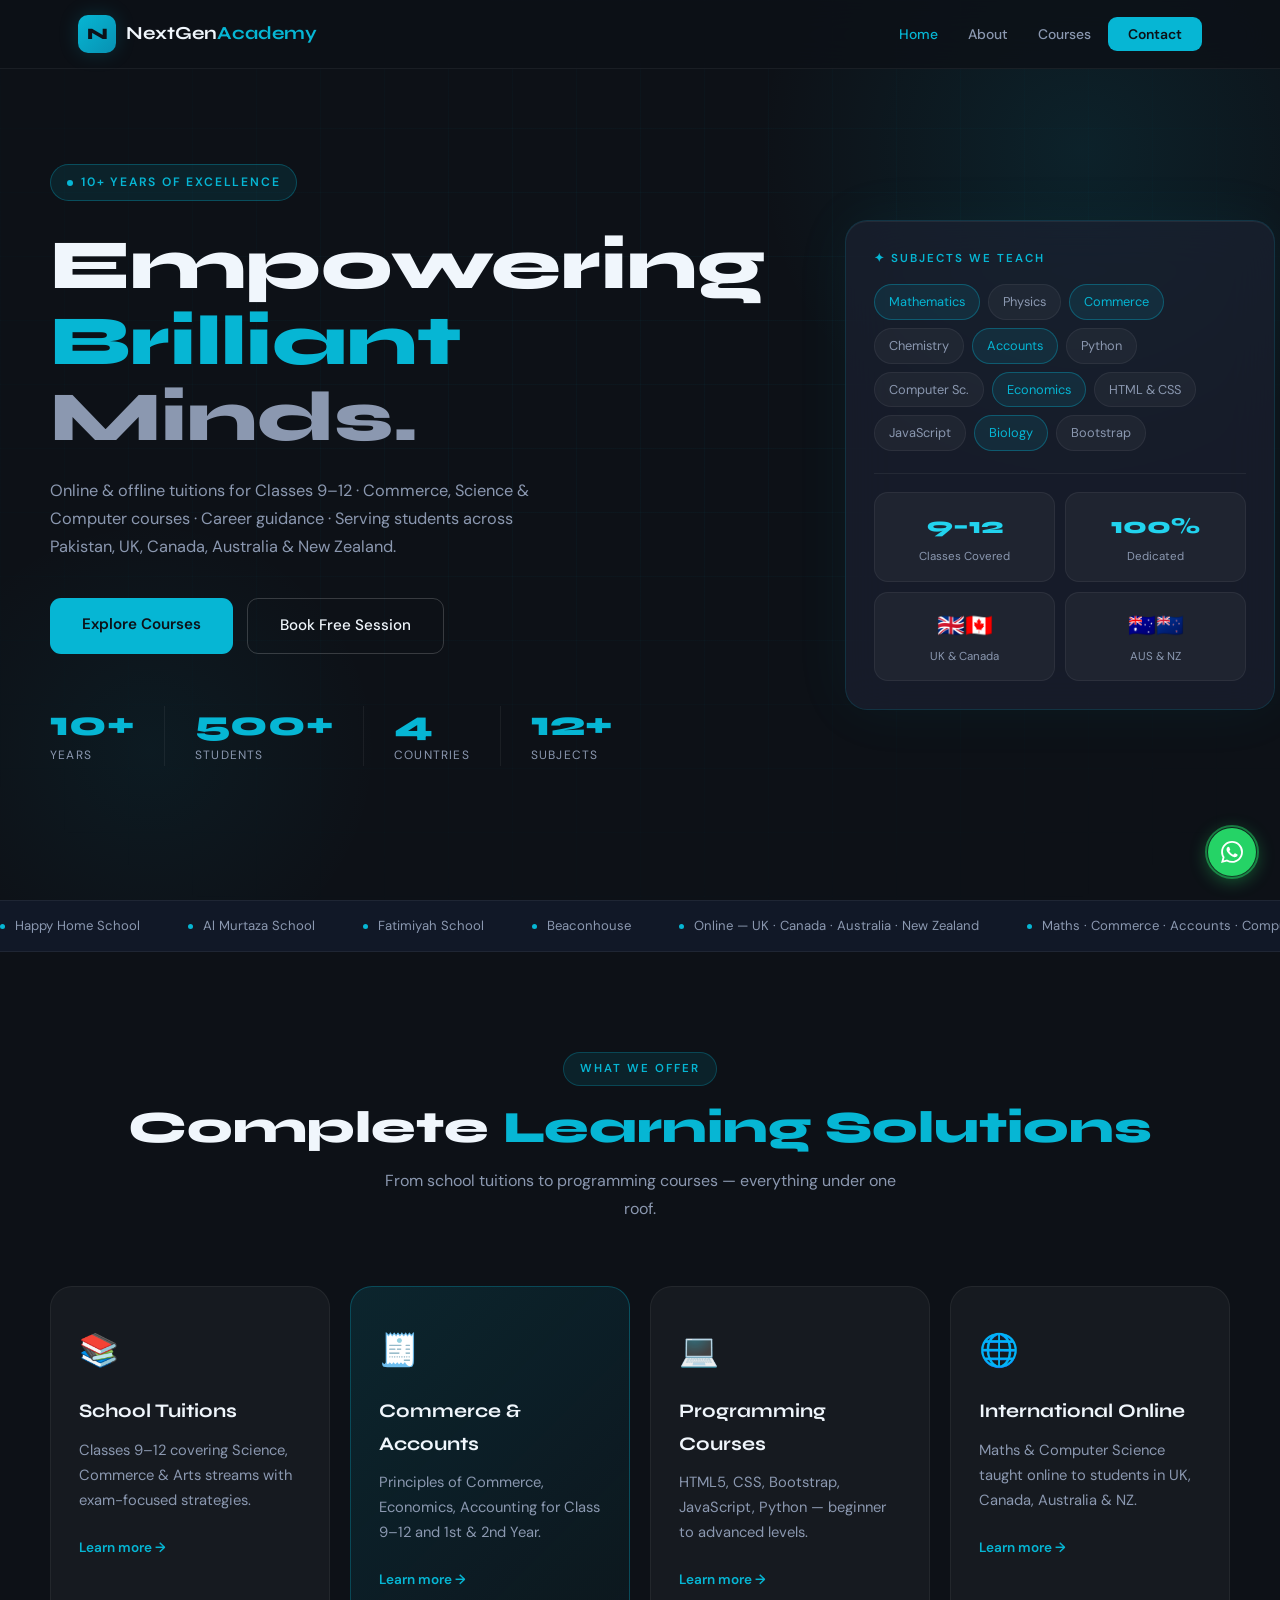
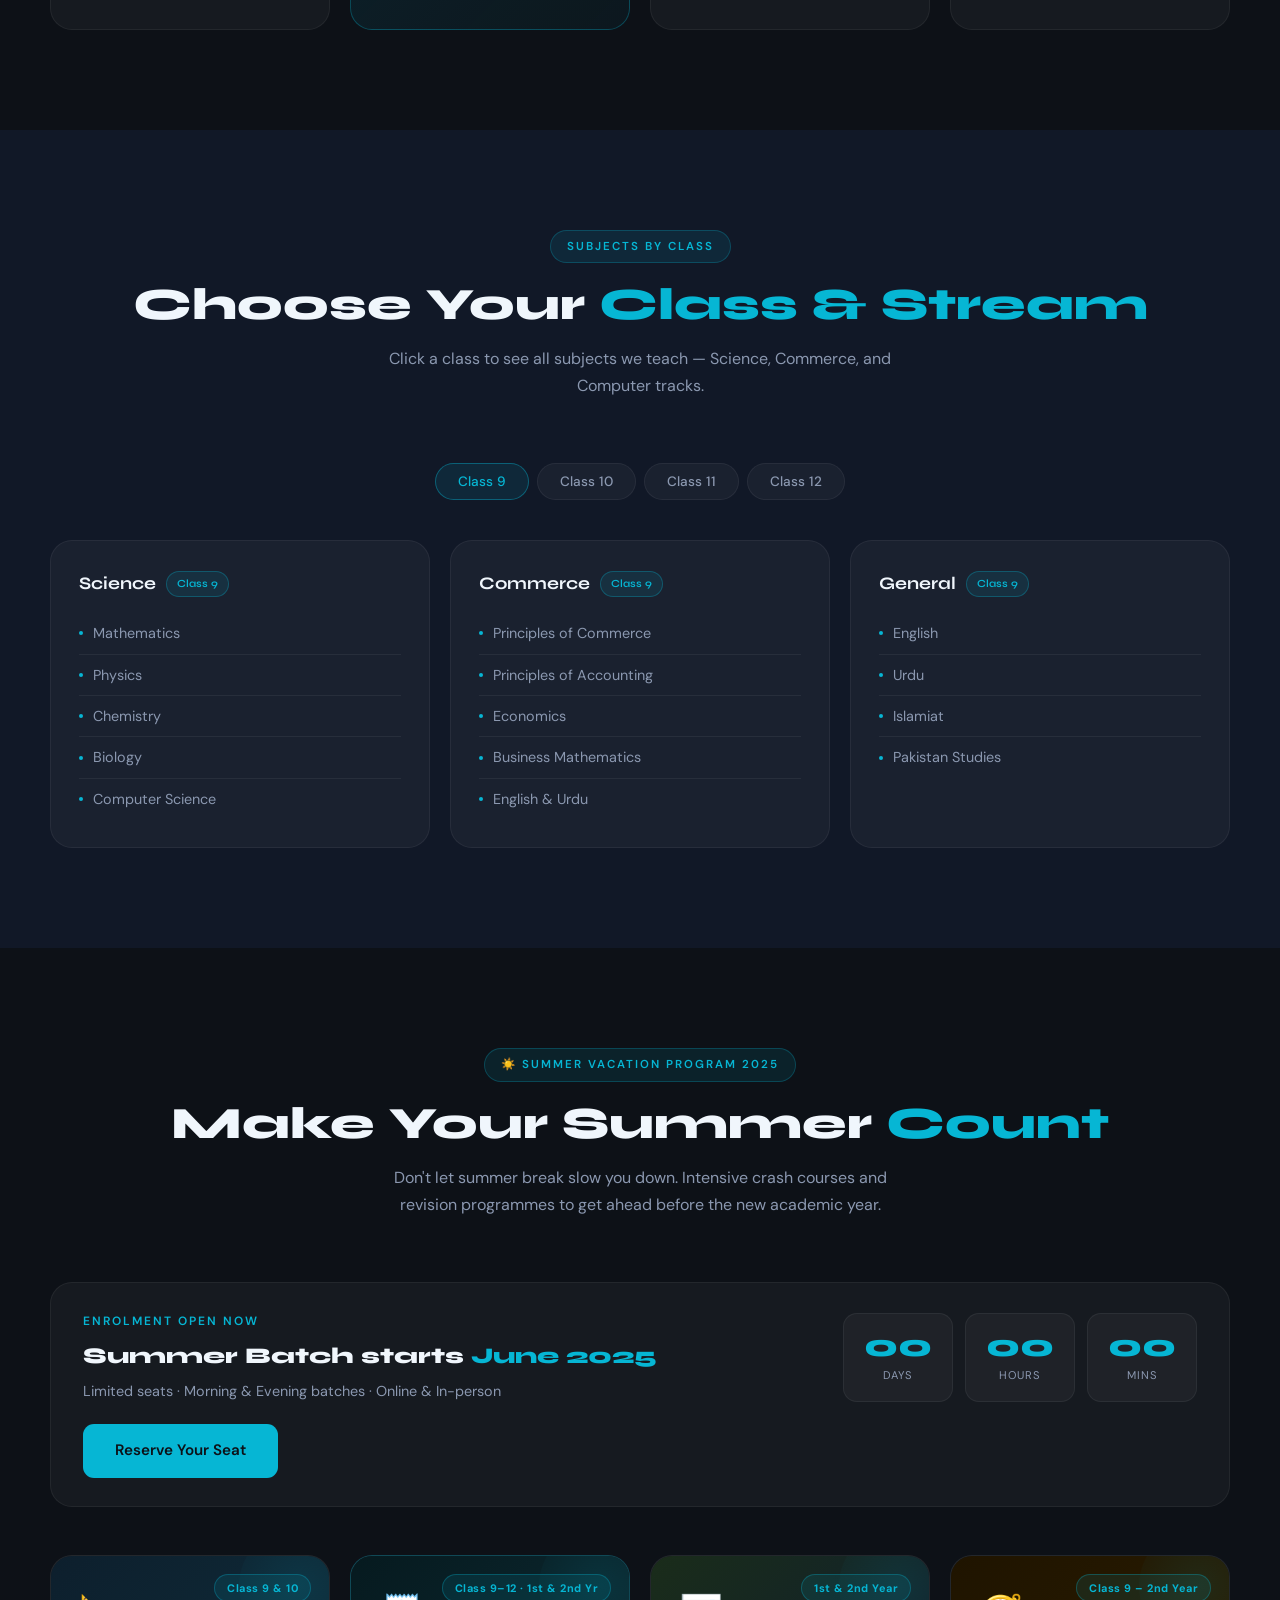
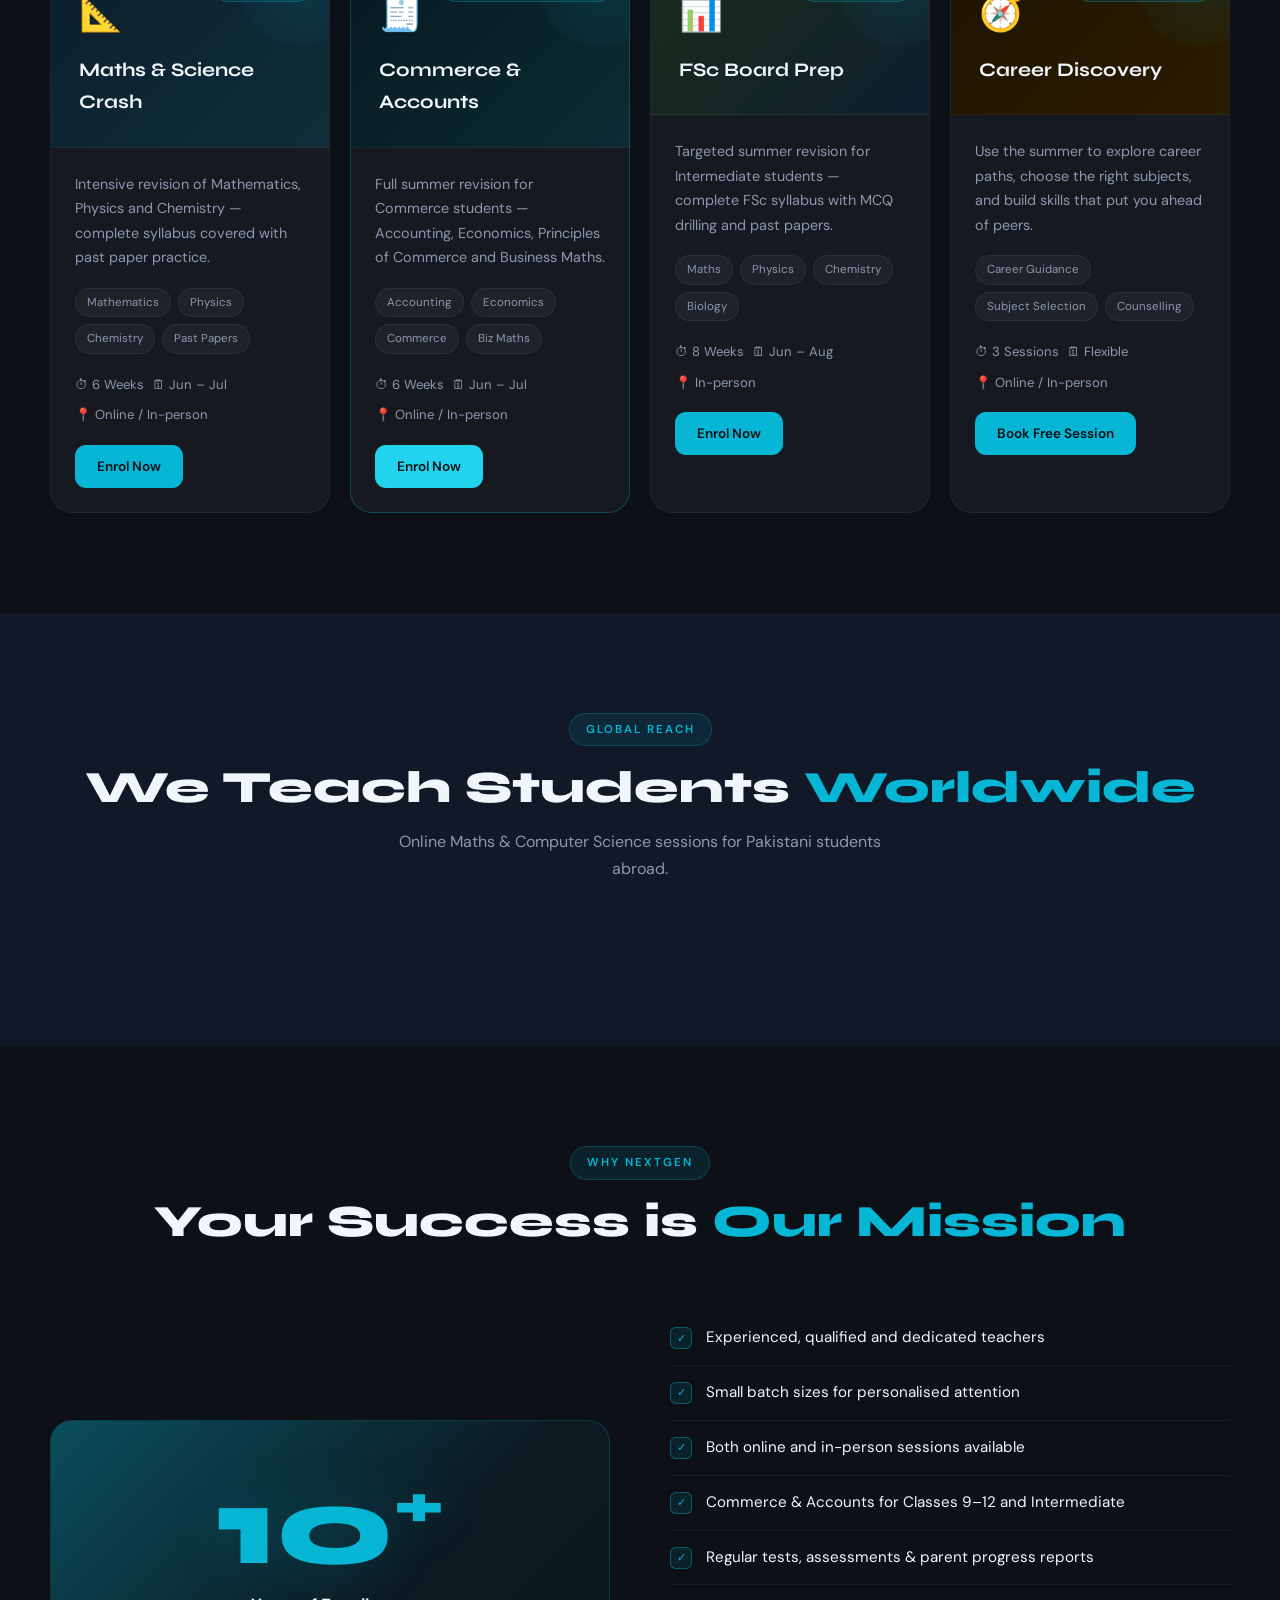
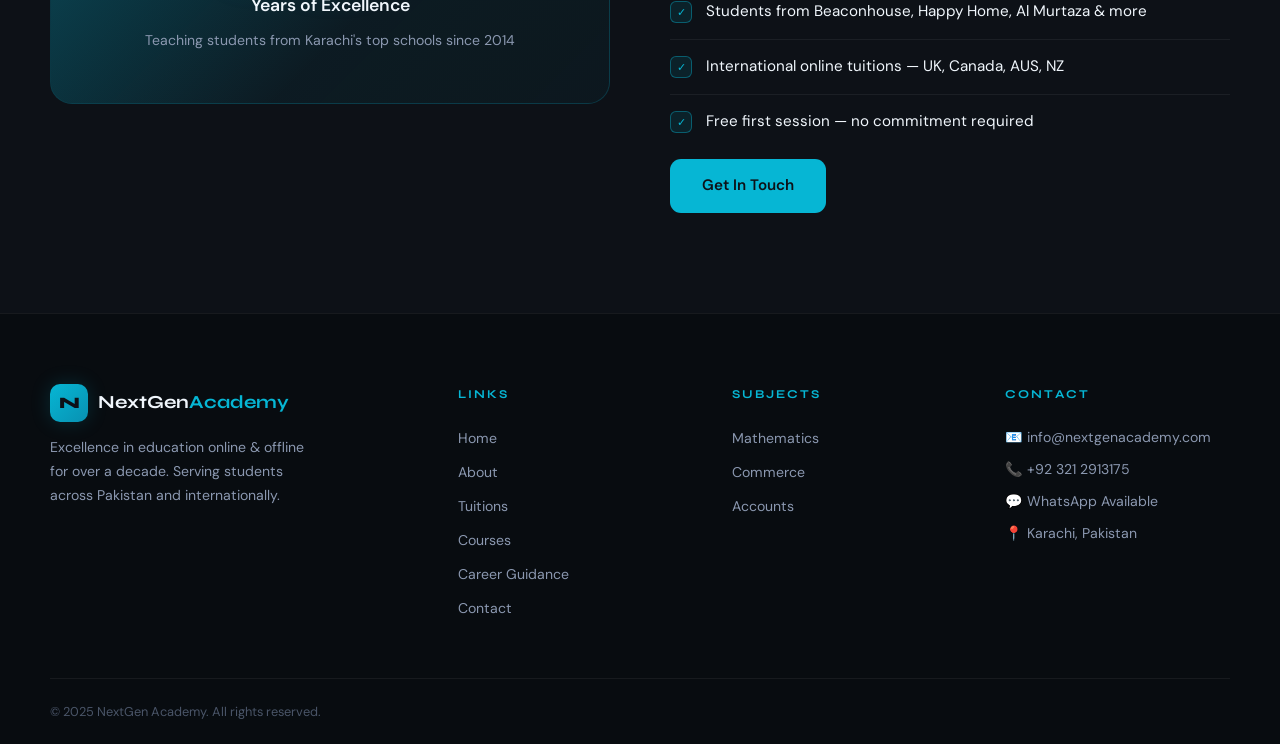
==== commit c02079b9: "Update index.html" ====
--- a/index.html
+++ b/index.html
@@ -714,7 +714,7 @@
   </div>
   <div class="footer-bottom">
     <p>© 2025 NextGen Academy. All rights reserved.</p>
-    <p class="made">Carbon Cyan · Built with ♥</p>
+
   </div>
 </footer>
 
